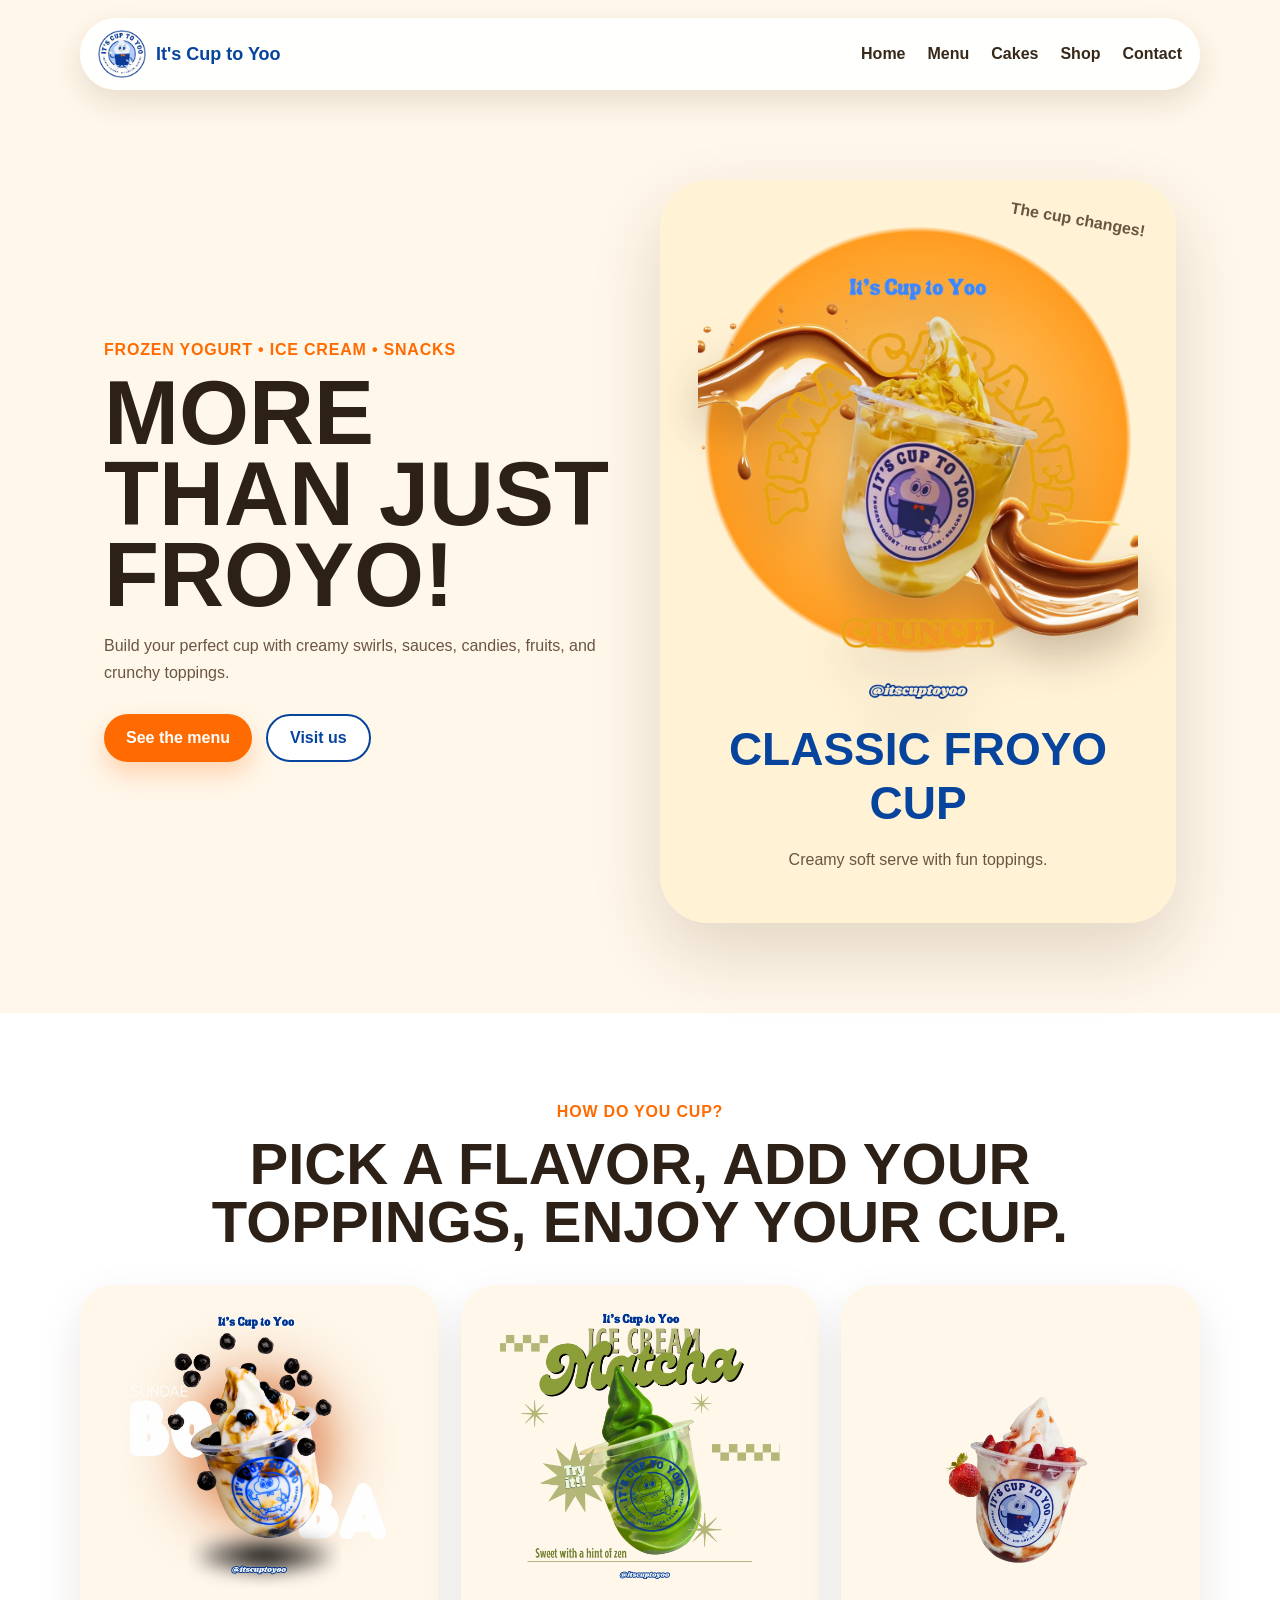
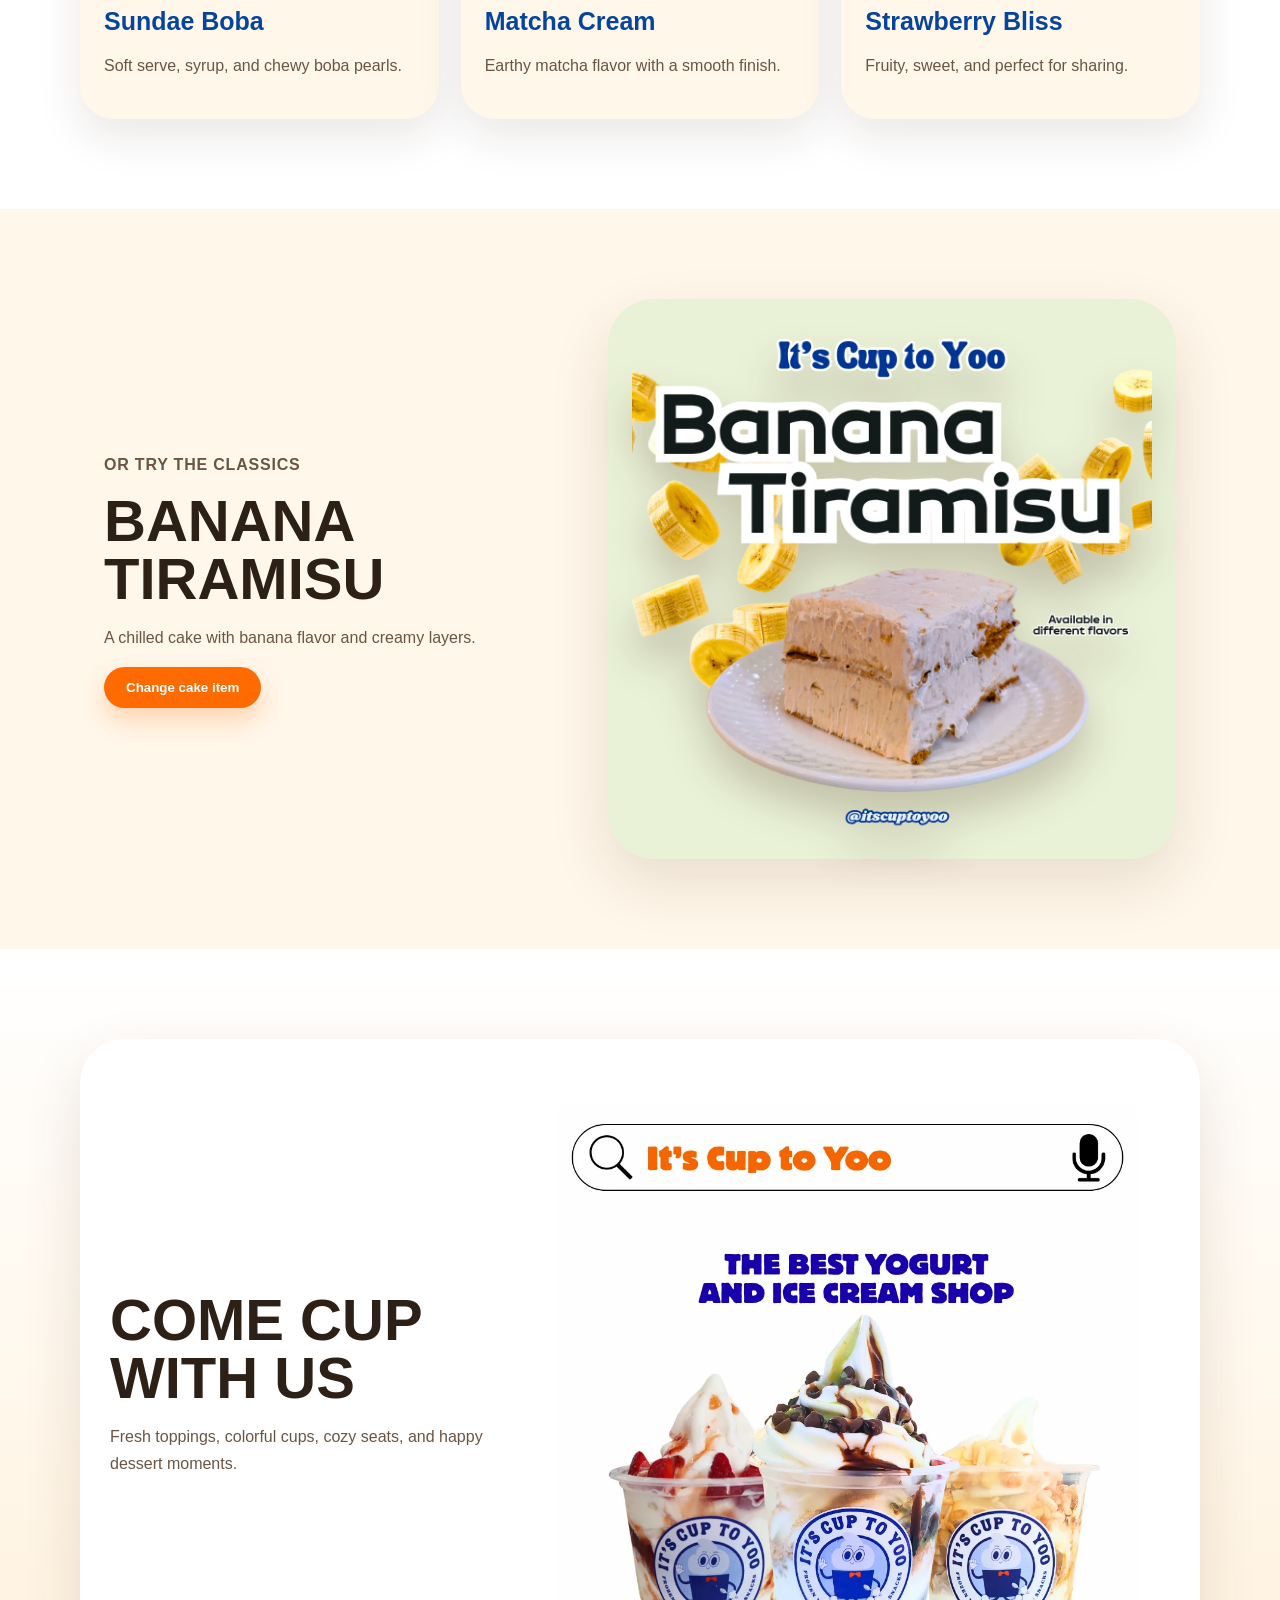
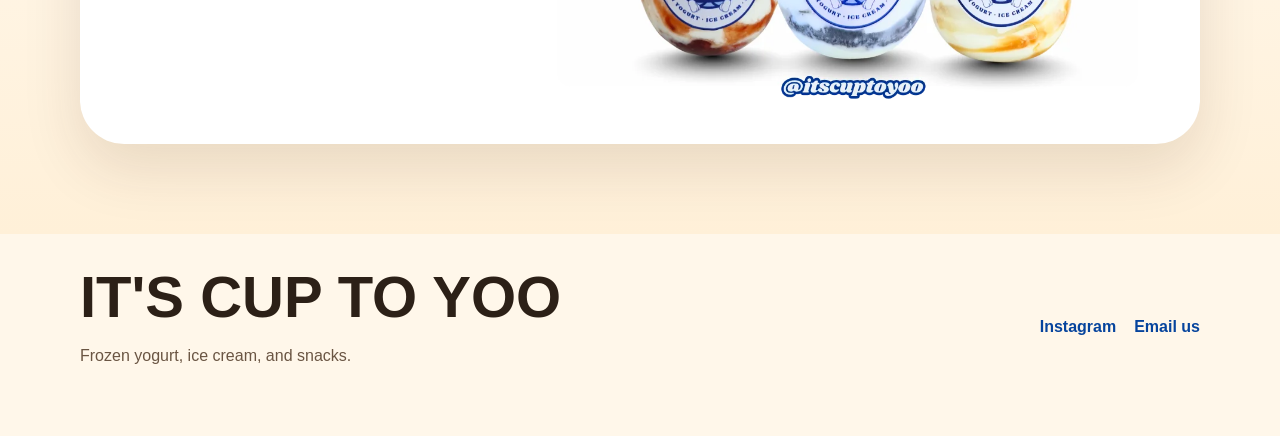
==== index.html @ cb0f3daf "Add files via upload" ====
<!DOCTYPE html>
<html lang="en">
<head>
  <meta charset="UTF-8">
  <meta name="viewport" content="width=device-width, initial-scale=1.0">
  <title>It's Cup to Yoo</title>
  <link rel="stylesheet" href="css/yogurt.css">
</head>
<body>
  <header class="site-header">
    <a class="brand" href="#home" aria-label="It's Cup to Yoo home">
      <img src="img/logo.webp" alt="It's Cup to Yoo logo">
      <span>It's Cup to Yoo</span>
    </a>

    <button class="menu-button" type="button" aria-label="Open menu" aria-controls="site-nav" aria-expanded="false">☰</button>

    <nav class="site-nav" id="site-nav" aria-label="Main navigation">
      <a href="#home">Home</a>
      <a href="menu.html">Menu</a>
      <a href="#cakes">Cakes</a>
      <a href="#shop">Shop</a>
      <a href="#contact">Contact</a>
    </nav>
  </header>

  <main>
    <section class="hero" id="home">
      <div class="hero-copy">
        <p class="eyebrow">Frozen yogurt • Ice cream • Snacks</p>
        <h1>More than just froyo!</h1>
        <p class="lead">Build your perfect cup with creamy swirls, sauces, candies, fruits, and crunchy toppings.</p>
        <div class="hero-actions">
          <a class="button primary" href="menu.html">See the menu</a>
          <a class="button secondary" href="#shop">Visit us</a>
        </div>
      </div>

      <div class="hero-card" aria-live="polite">
        <p class="floating-text">The cup changes!</p>
        <img id="hero-product" src="img/prod.webp" alt="Featured yogurt cup">
        <h2 id="hero-title">Classic Froyo Cup</h2>
        <p id="hero-desc">Creamy soft serve with fun toppings.</p>
      </div>
    </section>

    <section class="menu-section" id="menu">
      <div class="section-heading">
        <p class="eyebrow">How do you cup?</p>
        <h2>Pick a flavor, add your toppings, enjoy your cup.</h2>
      </div>

      <div class="menu-grid">
        <article class="menu-card">
          <img src="img/boba.webp" alt="Boba sundae cup">
          <h3>Sundae Boba</h3>
          <p>Soft serve, syrup, and chewy boba pearls.</p>
        </article>
        <article class="menu-card">
          <img src="img/matchaice.webp" alt="Matcha ice cream cup">
          <h3>Matcha Cream</h3>
          <p>Earthy matcha flavor with a smooth finish.</p>
        </article>
        <article class="menu-card">
          <img src="img/straw.webp" alt="Strawberry bliss cup">
          <h3>Strawberry Bliss</h3>
          <p>Fruity, sweet, and perfect for sharing.</p>
        </article>
      </div>
    </section>

    <section class="feature-section" id="cakes">
      <div class="cake-copy">
        <p class="eyebrow">Or try the classics</p>
        <h2 id="cake-title">Banana Tiramisu</h2>
        <p id="cake-desc">A chilled cake with banana flavor and creamy layers.</p>
        <button class="button primary" id="cake-next" type="button">Change cake item</button>
      </div>
      <div class="cake-frame">
        <img id="cake-image" src="img/tiramisu.webp" alt="Banana tiramisu cake">
      </div>
    </section>

    <section class="shop-section" id="shop">
      <div class="shop-card">
        <div>
          <h2>Come cup with us</h2>
          <p>Fresh toppings, colorful cups, cozy seats, and happy dessert moments.</p>
        </div>
        <img src="img/5.webp" alt="Inside the It's Cup to Yoo shop">
      </div>
    </section>
  </main>

  <footer class="site-footer" id="contact">
    <div>
      <h2>It's Cup to Yoo</h2>
      <p>Frozen yogurt, ice cream, and snacks.</p>
    </div>
    <div class="footer-links">
      <a href="https://www.instagram.com/itscuptoyoo/">Instagram</a>
      <a href="mailto:hello@itscuptoyoo.com">Email us</a>
    </div>
  </footer>

  <script src="js/script.js"></script>
</body>
</html>
---- css/yogurt.css ----
* {
  box-sizing: border-box;
}

html {
  scroll-behavior: smooth;
}

body {
  margin: 0;
  color: #372819;
  font-family: Arial, Helvetica, sans-serif;
  background: #fff7ea;
}

img {
  max-width: 100%;
  display: block;
}

.site-header {
  position: sticky;
  top: 0;
  z-index: 10;
  display: flex;
  align-items: center;
  justify-content: space-between;
  gap: 20px;
  width: min(1120px, calc(100% - 32px));
  margin: 18px auto 0;
  padding: 12px 18px;
  border-radius: 999px;
  background: rgba(255, 255, 255, 0.92);
  box-shadow: 0 12px 30px rgba(66, 37, 12, 0.12);
}

.brand {
  display: flex;
  align-items: center;
  gap: 10px;
  color: #06449d;
  font-size: 18px;
  font-weight: 900;
  text-decoration: none;
}

.brand img {
  width: 48px;
  height: 48px;
  object-fit: contain;
}

.site-nav {
  display: flex;
  gap: 22px;
}

.site-nav a {
  color: #372819;
  font-weight: 700;
  text-decoration: none;
}

.site-nav a:hover,
.site-nav a:focus-visible {
  color: #ff6b00;
}

.menu-button {
  display: none;
  border: 0;
  background: #ff6b00;
  color: #ffffff;
  border-radius: 999px;
  padding: 8px 12px;
  font-size: 22px;
  cursor: pointer;
}

main {
  overflow: hidden;
}

section {
  padding: 90px 24px;
}

.hero {
  display: grid;
  grid-template-columns: 1fr 1fr;
  align-items: center;
  gap: 40px;
  min-height: 86vh;
  width: min(1120px, 100%);
  margin: 0 auto;
}

.eyebrow {
  margin: 0 0 14px;
  color: #ff6b00;
  font-weight: 900;
  letter-spacing: 0.05em;
  text-transform: uppercase;
}

h1,
h2,
h3,
p {
  overflow-wrap: break-word;
}

h1 {
  margin: 0;
  max-width: 760px;
  color: #2c2017;
  font-size: clamp(44px, 8vw, 90px);
  line-height: 0.9;
  text-transform: uppercase;
}

.lead,
.hero-card p,
.cake-copy p,
.shop-card p,
.menu-card p,
.site-footer p {
  color: #6a5543;
  line-height: 1.7;
}

.hero-actions {
  display: flex;
  flex-wrap: wrap;
  gap: 14px;
  margin-top: 28px;
}

.button {
  display: inline-flex;
  align-items: center;
  justify-content: center;
  border: 0;
  border-radius: 999px;
  padding: 13px 22px;
  font-weight: 900;
  text-decoration: none;
  cursor: pointer;
}

.primary {
  background: #ff6b00;
  color: #ffffff;
  box-shadow: 0 12px 24px rgba(255, 107, 0, 0.25);
}

.secondary {
  background: #ffffff;
  color: #06449d;
  border: 2px solid #06449d;
}

.hero-card {
  position: relative;
  min-height: 590px;
  padding: 34px;
  border-radius: 48px;
  text-align: center;
  background: radial-gradient(circle at center 35%, #ffd986 0, #ff9c20 38%, #fff2d5 39%, #fff2d5 100%);
  box-shadow: 0 30px 70px rgba(83, 45, 9, 0.16);
}

.hero-card img {
  width: min(440px, 100%);
  margin: 52px auto 16px;
  filter: drop-shadow(0 22px 20px rgba(62, 33, 10, 0.25));
  transition: opacity 0.35s ease, transform 0.35s ease;
}

.hero-card h2 {
  margin: 0;
  color: #06449d;
  font-size: clamp(26px, 4vw, 46px);
  text-transform: uppercase;
}

.floating-text {
  position: absolute;
  top: 26px;
  right: 30px;
  margin: 0;
  color: #ff6b00;
  font-weight: 900;
  transform: rotate(10deg);
}

.section-heading {
  width: min(900px, 100%);
  margin: 0 auto 34px;
  text-align: center;
}

.section-heading h2,
.cake-copy h2,
.shop-card h2,
.site-footer h2 {
  margin: 0;
  color: #2c2017;
  font-size: clamp(32px, 5vw, 58px);
  line-height: 1;
  text-transform: uppercase;
}

.menu-section {
  background: #ffffff;
}

.menu-grid {
  display: grid;
  grid-template-columns: repeat(3, 1fr);
  gap: 22px;
  width: min(1120px, 100%);
  margin: 0 auto;
}

.menu-card {
  padding: 24px;
  border-radius: 34px;
  background: #fff7ea;
  box-shadow: 0 18px 45px rgba(62, 33, 10, 0.10);
}

.menu-card img {
  height: 280px;
  width: 100%;
  object-fit: contain;
}

.menu-card h3 {
  margin: 18px 0 8px;
  color: #06449d;
  font-size: 25px;
}

.feature-section {
  display: grid;
  grid-template-columns: 0.9fr 1.1fr;
  align-items: center;
  gap: 40px;
  width: min(1120px, 100%);
  margin: 0 auto;
}

.cake-copy {
  position: relative;
  z-index: 1;
}

.cake-frame {
  min-height: 560px;
  border-radius: 46px;
  background: #e9f1d7;
  display: flex;
  align-items: center;
  justify-content: center;
  box-shadow: 0 24px 60px rgba(62, 33, 10, 0.12);
}

.cake-frame img {
  max-height: 520px;
  object-fit: contain;
  filter: drop-shadow(0 25px 20px rgba(62, 33, 10, 0.22));
  transition: opacity 0.35s ease, transform 0.35s ease;
}

.shop-section {
  background: linear-gradient(180deg, #ffffff 0%, #fff0d8 100%);
}

.shop-card {
  display: grid;
  grid-template-columns: 0.75fr 1.25fr;
  align-items: center;
  gap: 28px;
  width: min(1120px, 100%);
  margin: 0 auto;
  padding: 30px;
  border-radius: 44px;
  background: #ffffff;
  box-shadow: 0 24px 60px rgba(62, 33, 10, 0.12);
}

.shop-card img {
  border-radius: 32px;
}

.site-footer {
  display: flex;
  justify-content: space-between;
  gap: 24px;
  width: min(1120px, calc(100% - 32px));
  margin: 0 auto;
  padding: 34px 0 50px;
}

.footer-links {
  display: flex;
  gap: 18px;
  align-items: center;
}

.footer-links a {
  color: #06449d;
  font-weight: 900;
  text-decoration: none;
}

.is-changing {
  opacity: 0;
  transform: scale(0.92) rotate(-3deg);
}

/* Menu page */
.menu-page {
  background: #ffffff;
}

.menu-page .site-header {
  margin-bottom: 20px;
}

.menu-hero {
  position: relative;
  min-height: 760px;
  padding-top: 70px;
  text-align: center;
  background: radial-gradient(circle at 50% 48%, #fff3a6 0 18%, transparent 19%), #ffffff;
}

.menu-hero::after {
  content: "";
  position: absolute;
  top: 36px;
  right: -10px;
  width: 240px;
  height: 240px;
  background: radial-gradient(circle, #ff7c28 0 9px, transparent 10px);
  background-size: 45px 45px;
  transform: rotate(18deg);
  opacity: 0.65;
}

.menu-hero .eyebrow {
  color: #3b2418;
  font-size: clamp(24px, 3vw, 42px);
}

.menu-hero h1 {
  position: relative;
  z-index: 1;
  margin: 0 auto;
  color: #ff9816;
  font-size: clamp(86px, 18vw, 260px);
  line-height: 0.75;
  letter-spacing: -0.08em;
}

.froyo-row {
  position: relative;
  z-index: 2;
  display: grid;
  grid-template-columns: repeat(4, 1fr);
  align-items: end;
  gap: 0;
  width: min(980px, 100%);
  margin: -58px auto 18px;
}

.froyo-row img {
  width: 100%;
  height: 280px;
  object-fit: contain;
  filter: drop-shadow(0 22px 16px rgba(91, 43, 15, 0.2));
}

.menu-intro {
  width: min(540px, 100%);
  margin: 0 auto;
  color: #5d4b3d;
  line-height: 1.7;
}

.flavor-section {
  padding-top: 40px;
  background: #ffffff;
}

.flavor-grid {
  display: grid;
  grid-template-columns: repeat(3, minmax(0, 1fr));
  gap: 56px 28px;
  width: min(1080px, 100%);
  margin: 0 auto;
}

.flavor-card {
  position: relative;
  min-height: 430px;
  padding: 18px;
  border: 0;
  border-radius: 42px;
  background: #ffffff;
  overflow: hidden;
  isolation: isolate;
  outline: none;
  cursor: pointer;
  text-align: center;
  transition: transform 0.35s ease;
}

.flavor-card::before,
.flavor-card::after {
  display: none;
}

.hover-bg {
  position: absolute;
  inset: 0;
  width: 100%;
  height: 100%;
  object-fit: cover;
  opacity: 0;
  transform: scale(1.08);
  transition: opacity 0.35s ease, transform 0.35s ease;
  z-index: 0;
}

.fallback-bg {
  background: radial-gradient(circle at 50% 34%, var(--flavor-color-soft), transparent 34%), linear-gradient(180deg, rgba(255, 255, 255, 0) 0%, var(--flavor-color-pale) 100%);
}

.flavor-art {
  position: relative;
  z-index: 2;
  height: 295px;
  display: flex;
  align-items: end;
  justify-content: center;
}

.flavor-art img {
  max-height: 290px;
  width: 100%;
  object-fit: contain;
  filter: drop-shadow(0 20px 14px rgba(71, 40, 22, 0.16));
  transition: transform 0.35s ease, filter 0.35s ease;
}

.flavor-label {
  position: relative;
  z-index: 3;
  width: min(300px, 92%);
  margin: -4px auto 0;
  padding: 0 12px;
  background: transparent;
  box-shadow: none;
  color: #3b1f0f;
  text-align: center;
  opacity: 1;
  transform: none;
  transition: color 0.35s ease, transform 0.35s ease, text-shadow 0.35s ease;
}

.flavor-label span {
  display: block;
  max-height: 0;
  margin: 0;
  overflow: hidden;
  color: inherit;
  font-size: 14px;
  font-weight: 800;
  letter-spacing: 0.04em;
  text-transform: uppercase;
  opacity: 0;
  transition: opacity 0.25s ease, max-height 0.35s ease, margin 0.35s ease;
}

.flavor-label h3 {
  margin: 0;
  color: inherit;
  font-size: clamp(25px, 2.5vw, 34px);
  font-weight: 900;
  line-height: 1.25;
  text-transform: none;
}

.flavor-card:hover,
.flavor-card:focus-visible {
  transform: translateY(-12px);
}

.flavor-card:hover .hover-bg,
.flavor-card:focus-visible .hover-bg {
  opacity: 1;
  transform: scale(1);
}

.flavor-card:hover .flavor-art img,
.flavor-card:focus-visible .flavor-art img {
  transform: translateY(-22px) scale(1.12);
  filter: drop-shadow(0 24px 18px rgba(71, 40, 22, 0.18));
}

.flavor-card:hover .flavor-label,
.flavor-card:focus-visible .flavor-label {
  color: var(--flavor-color);
  transform: translateY(-10px);
  text-shadow: 0 8px 20px var(--flavor-shadow);
}

.flavor-card:hover .flavor-label span,
.flavor-card:focus-visible .flavor-label span {
  max-height: 28px;
  margin-bottom: 8px;
  opacity: 1;
}

.flavor-strawberry {
  --flavor-color: #ff5c3c;
  --flavor-color-soft: #ffc2cc;
  --flavor-color-pale: rgba(255, 194, 204, 0.45);
  --flavor-shadow: rgba(255, 92, 60, 0.25);
}

.flavor-mango {
  --flavor-color: #f6a51d;
  --flavor-color-soft: #ffe188;
  --flavor-color-pale: rgba(255, 225, 136, 0.45);
  --flavor-shadow: rgba(246, 165, 29, 0.25);
}

.flavor-chocolate {
  --flavor-color: #7a3f20;
  --flavor-color-soft: #c78a54;
  --flavor-color-pale: rgba(199, 138, 84, 0.35);
  --flavor-shadow: rgba(122, 63, 32, 0.25);
}

.flavor-matcha {
  --flavor-color: #7f9d31;
  --flavor-color-soft: #cfdf86;
  --flavor-color-pale: rgba(207, 223, 134, 0.45);
  --flavor-shadow: rgba(127, 157, 49, 0.25);
}

.flavor-banana {
  --flavor-color: #d8a742;
  --flavor-color-soft: #ffe7a8;
  --flavor-color-pale: rgba(255, 231, 168, 0.5);
  --flavor-shadow: rgba(216, 167, 66, 0.25);
}

.flavor-float {
  --flavor-color: #319f89;
  --flavor-color-soft: #a6ebd8;
  --flavor-color-pale: rgba(166, 235, 216, 0.45);
  --flavor-shadow: rgba(49, 159, 137, 0.25);
}

.toppings-showcase {
  position: relative;
  min-height: 850px;
  overflow: hidden;
  background-color: rgba(245, 245, 220, 0.137);
  display: flex;
  align-items: center;
  justify-content: center;
  
}

.toppings-content {
  position: relative;
  z-index: 2;
  text-align: center;
}

.big-number {
  margin: 0;
  color: #25bceb;
  font-size: clamp(140px, 28vw, 430px);
  font-weight: 900;
  line-height: 0.75;
}

.toppings-content h2 {
  margin: 0;
  color: #3b1f0f;
  font-size: clamp(48px, 7vw, 120px);
  font-weight: 900;
  line-height: 0.9;
  text-transform: uppercase;
}

.topping {
  position: absolute;
  z-index: 1;
  pointer-events: none;
  user-select: none;
  filter: drop-shadow(0 18px 14px rgba(70, 35, 15, 0.18));
}

.topping-springkle {
  width: 280px;
  top: -20px;
  left: 80px;
  filter: blur(2px) drop-shadow(0 18px 14px rgba(70, 35, 15, 0.12));
  position: relative;
}

.topping-minim {
  width: 360px;
  top: 20px;
  right: 340px;
}

.topping-banana {
  width: 400px;
  top: 20px;
  right: -30px;
  filter: blur(2px) drop-shadow(0 18px 14px rgba(70, 35, 15, 0.12));
}

.topping-crushg {
  width: 500px;
  bottom: 60px;
  left: -40px;
}

.topping-grapes {
  width: 300px;
  left: 80px;
  top: 10px;
}

.topping-nips{
  width: 330px;
  right: 40px;
  bottom: 70px;
}

.topping-mangt {
  width: 320px;
  right: 420px;
  bottom: 70px;
}

.more-menu {
  display: grid;
  gap: 70px;
  width: min(1060px, 100%);
  margin: 0 auto;
}

.more-menu article {
  display: grid;
  grid-template-columns: 1fr 1fr;
  align-items: center;
  gap: 40px;
}

.more-menu article img {
  max-height: 430px;
  width: 100%;
  object-fit: contain;
  border-radius: 50%;
  background: linear-gradient(180deg, #fff35b, #ffffff);
  filter: drop-shadow(0 24px 18px rgba(81, 46, 21, 0.18));
}

.more-menu article h2 {
  margin: 0;
  color: #3b2418;
  font-size: clamp(34px, 5vw, 58px);
  line-height: 1;
  text-transform: uppercase;
}

.more-menu article p:not(.eyebrow) {
  color: #5d4b3d;
  line-height: 1.8;
}

@media (max-width: 850px) {
  .menu-button {
    display: inline-flex;
  }

  .site-nav {
    position: absolute;
    top: calc(100% + 10px);
    left: 0;
    right: 0;
    display: none;
    flex-direction: column;
    padding: 20px;
    border-radius: 24px;
    background: #ffffff;
    box-shadow: 0 18px 45px rgba(62, 33, 10, 0.12);
  }

  .site-nav.is-open {
    display: flex;
  }

  .hero,
  .feature-section,
  .shop-card {
    grid-template-columns: 1fr;
  }

  .hero-card,
  .cake-frame {
    min-height: 450px;
  }

  .menu-grid {
    grid-template-columns: 1fr;
  }

  .menu-hero {
    min-height: auto;
  }

  .froyo-row,
  .flavor-grid,
  .more-menu article {
    grid-template-columns: 1fr 1fr;
  }

  .froyo-row {
    margin-top: -20px;
  }

  .froyo-row img {
    height: 220px;
  }
}

@media (max-width: 560px) {
  section {
    padding: 70px 16px;
  }

  .site-header {
    width: calc(100% - 20px);
  }

  .brand span {
    font-size: 15px;
  }

  .hero-card {
    padding: 20px;
    border-radius: 32px;
  }

  .froyo-row,
  .flavor-grid,
  .more-menu article {
    grid-template-columns: 1fr;
  }

  .menu-hero h1 {
    letter-spacing: -0.04em;
  }

  .flavor-card {
    min-height: 410px;
  }

  .flavor-label h3 {
    font-size: 26px;
  }
}
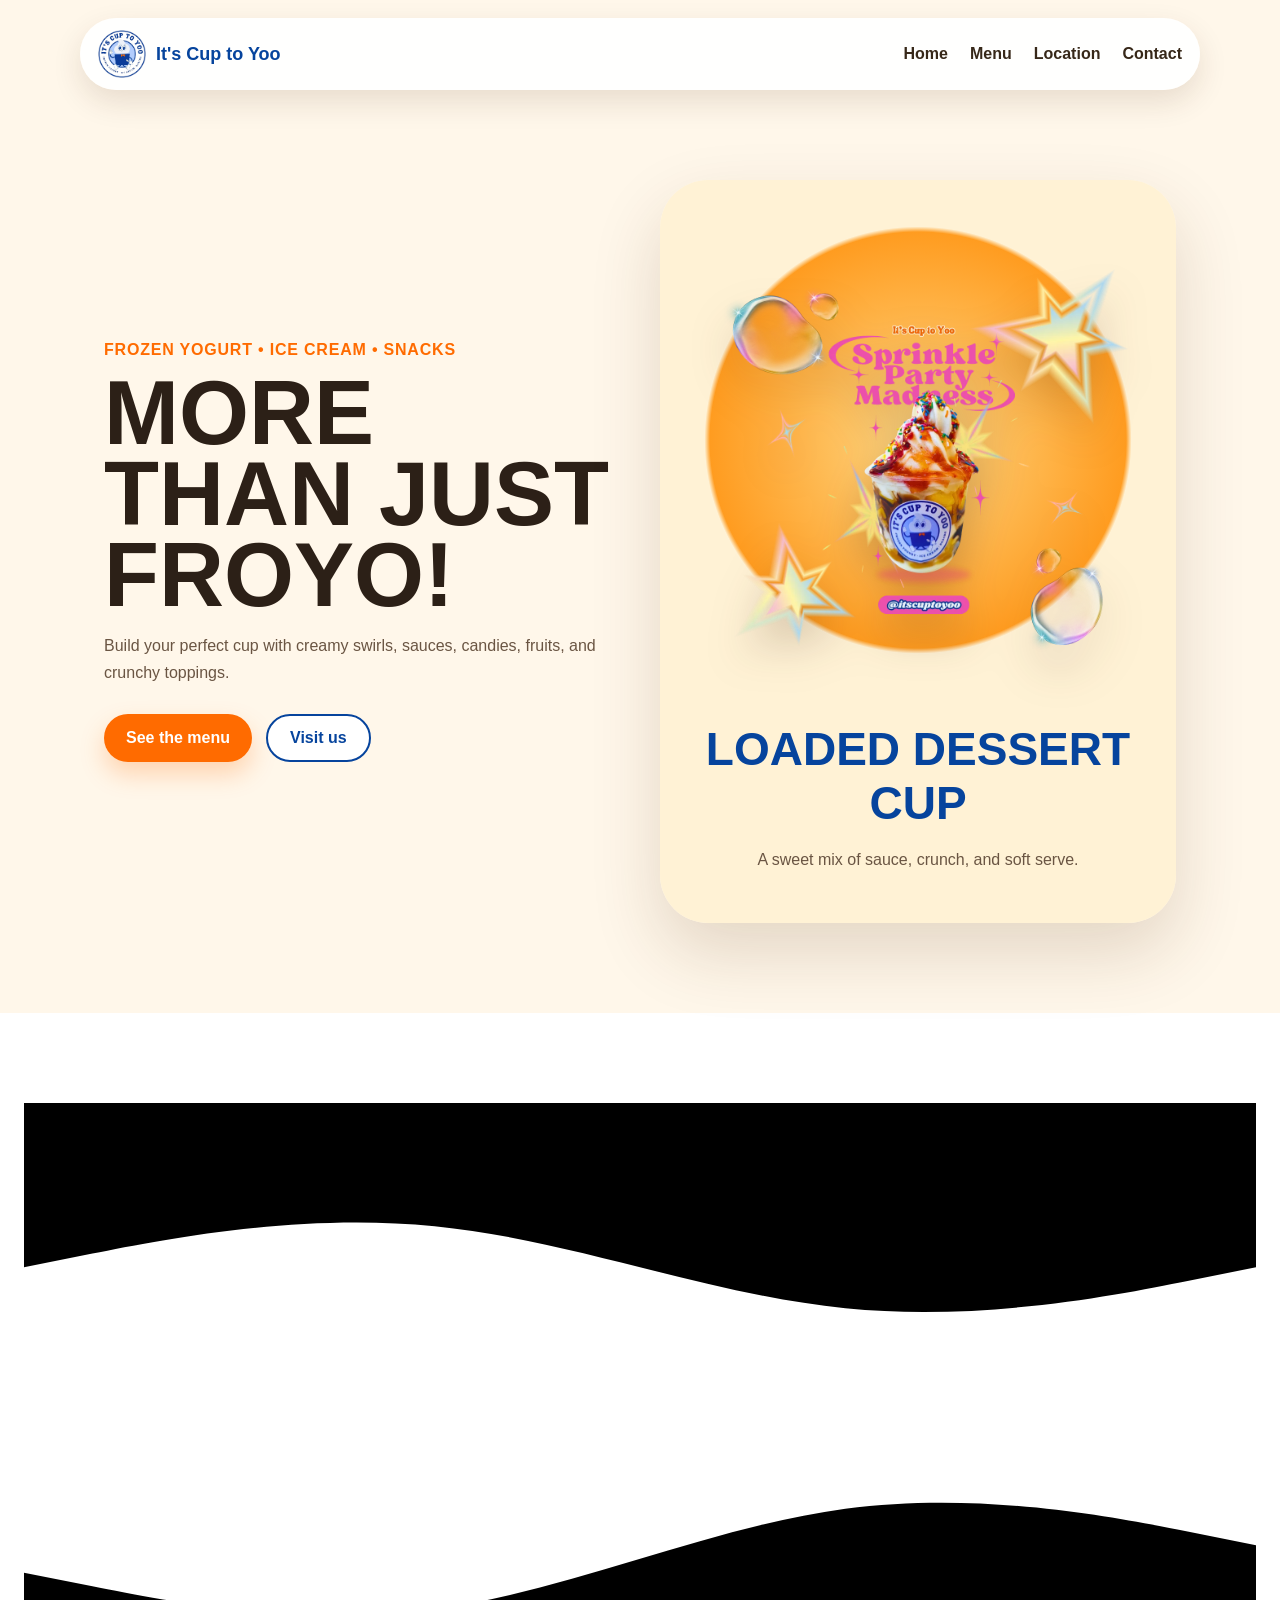
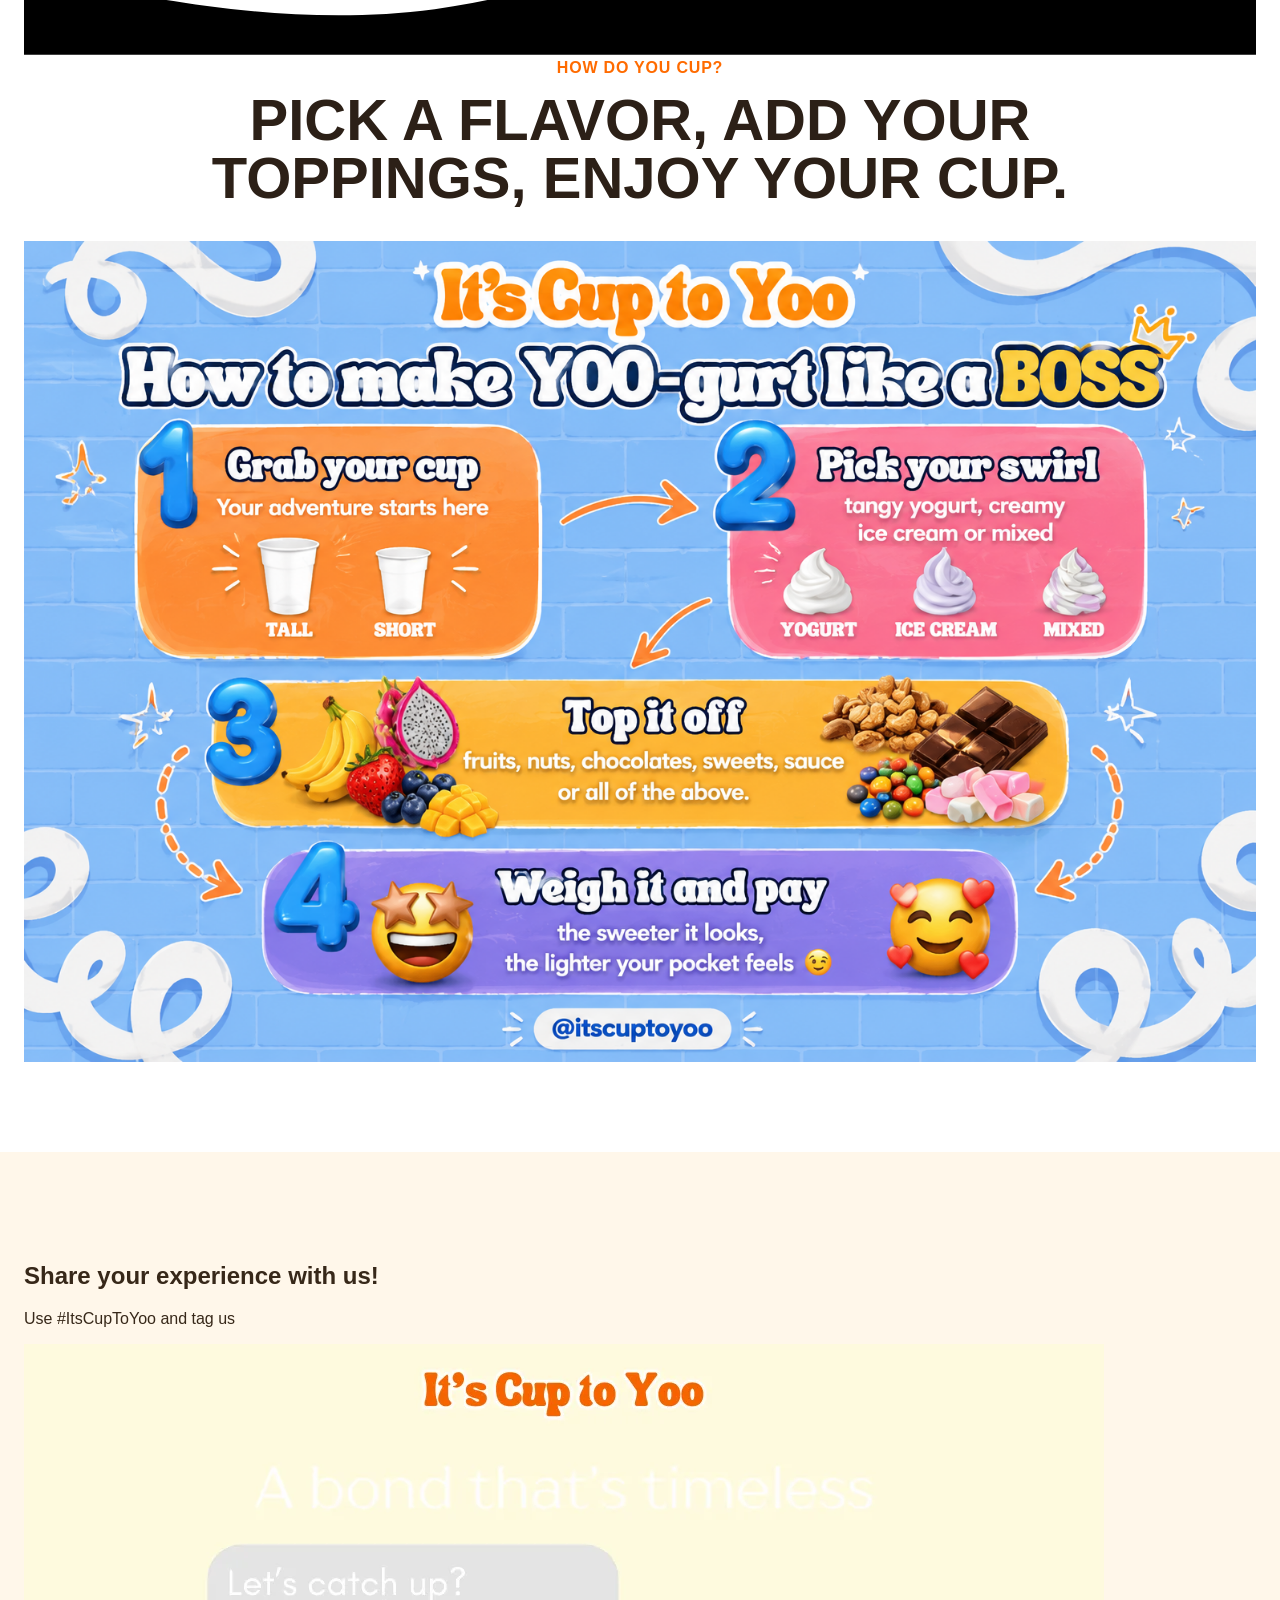
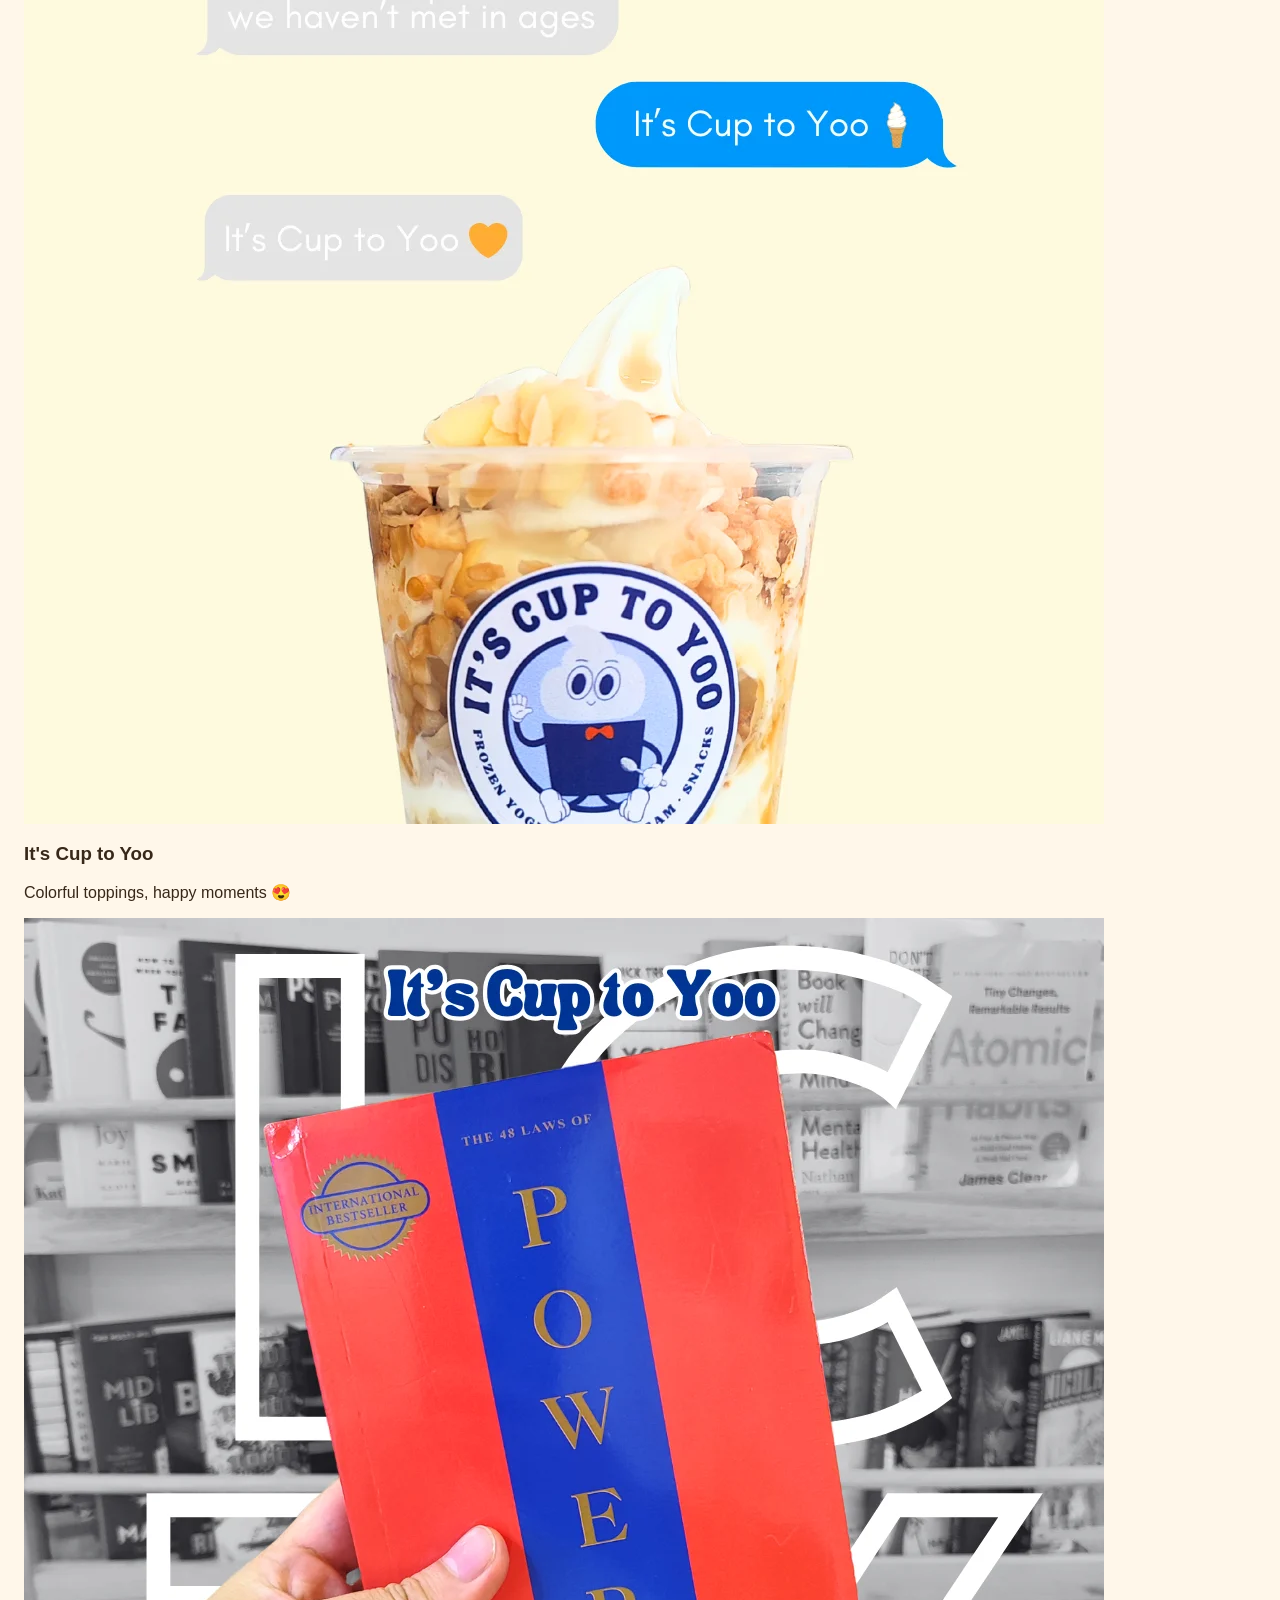
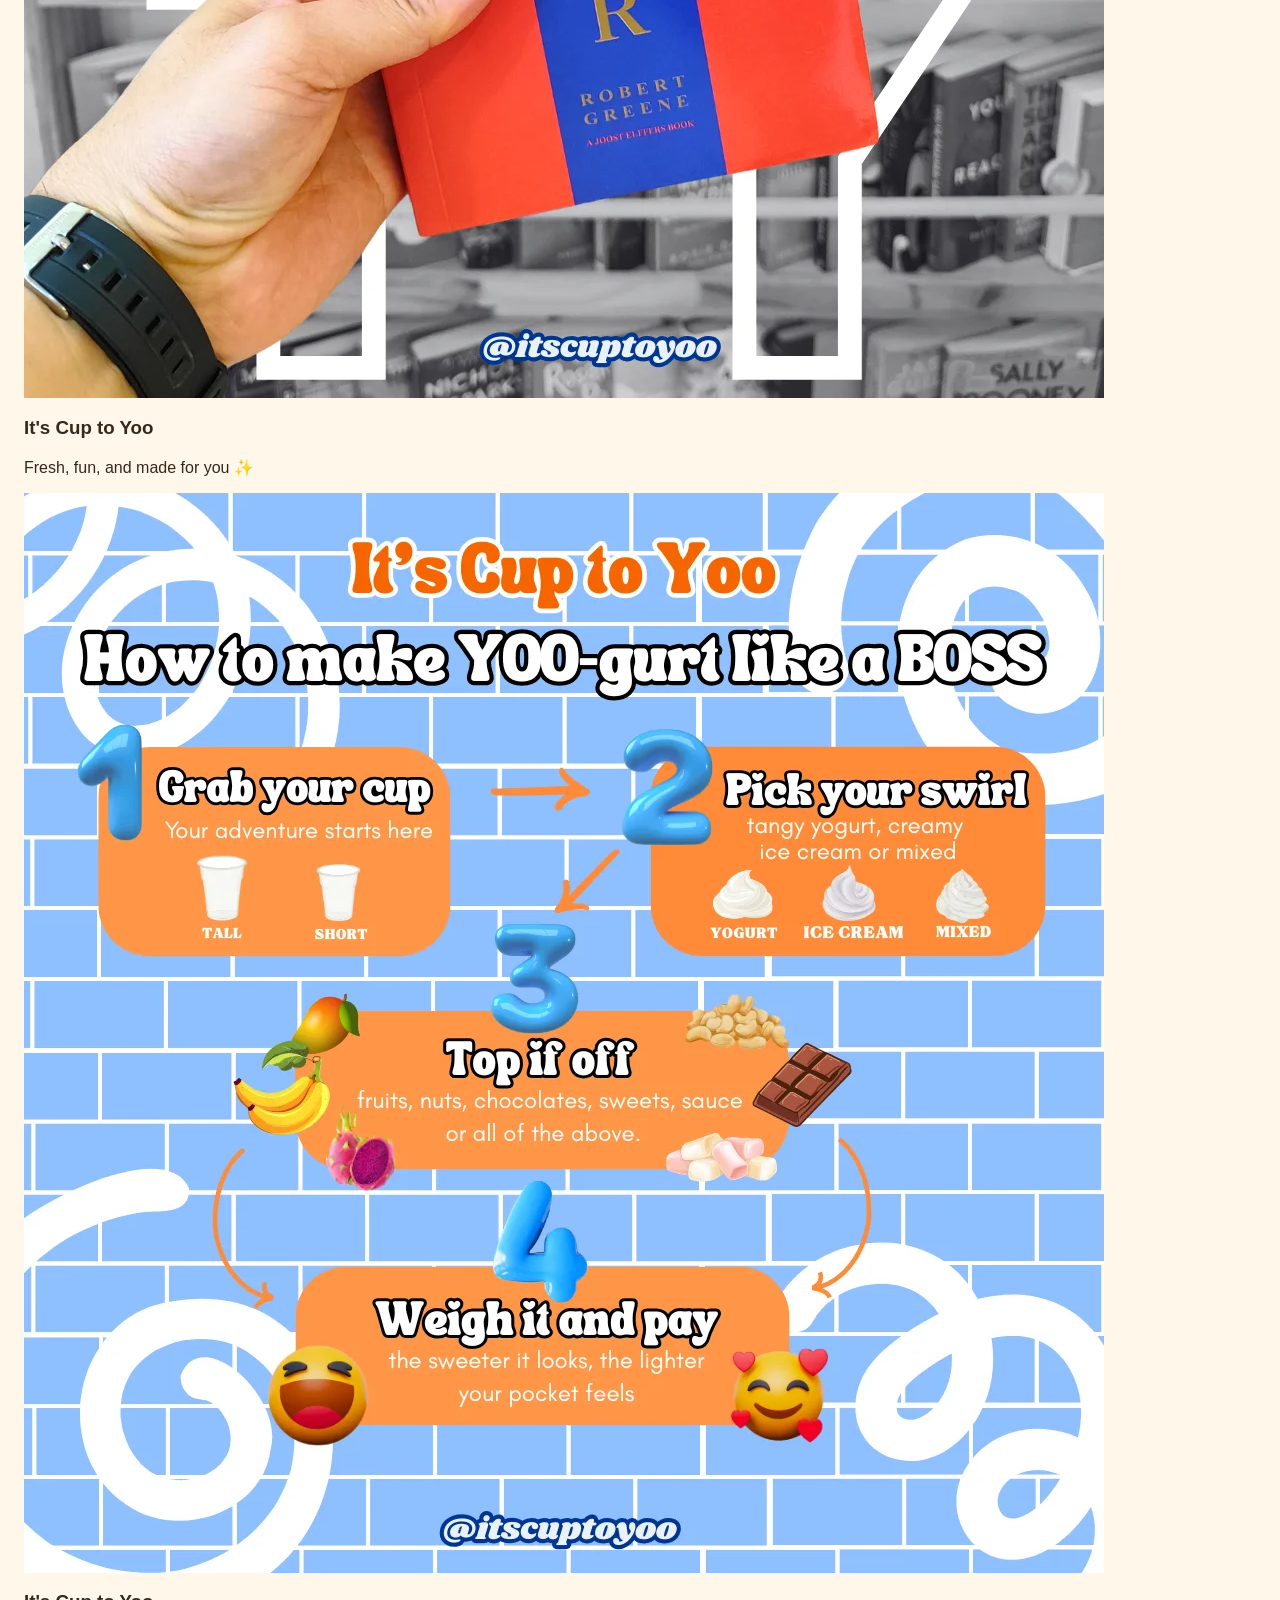
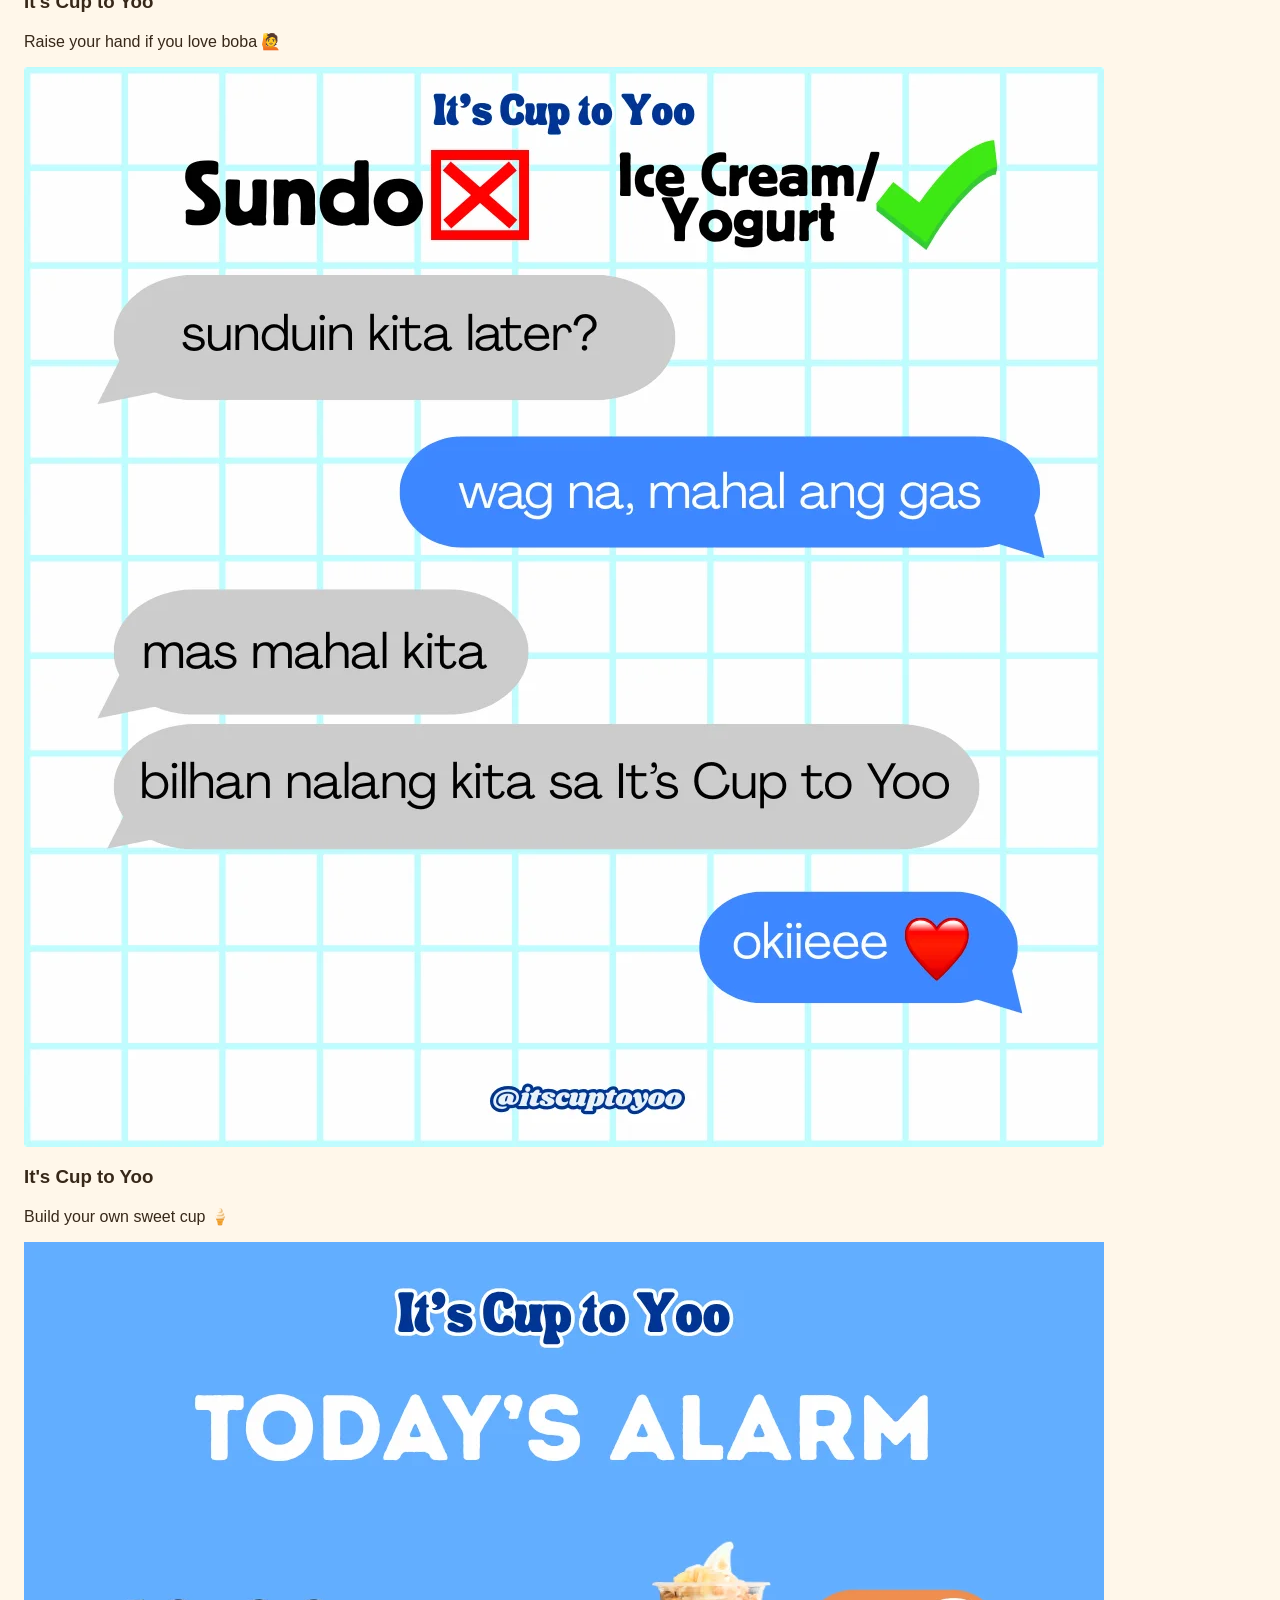
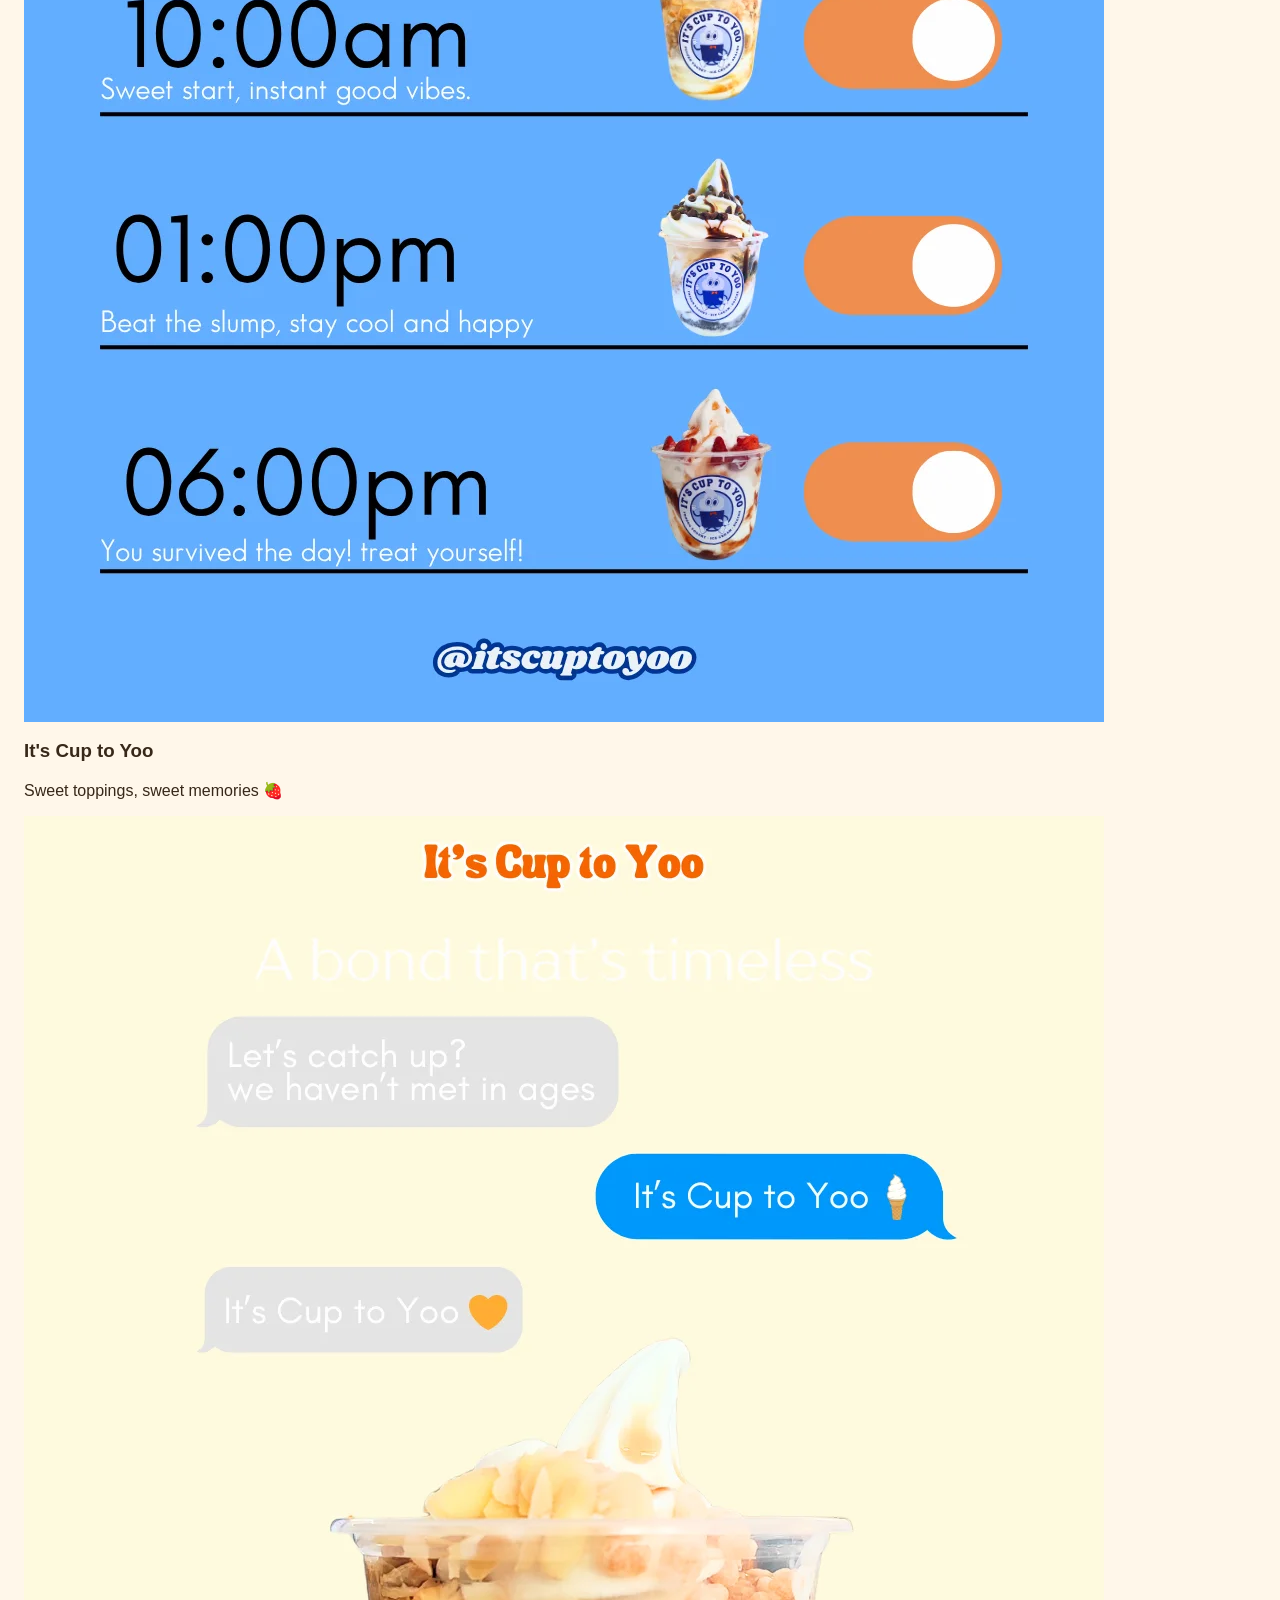
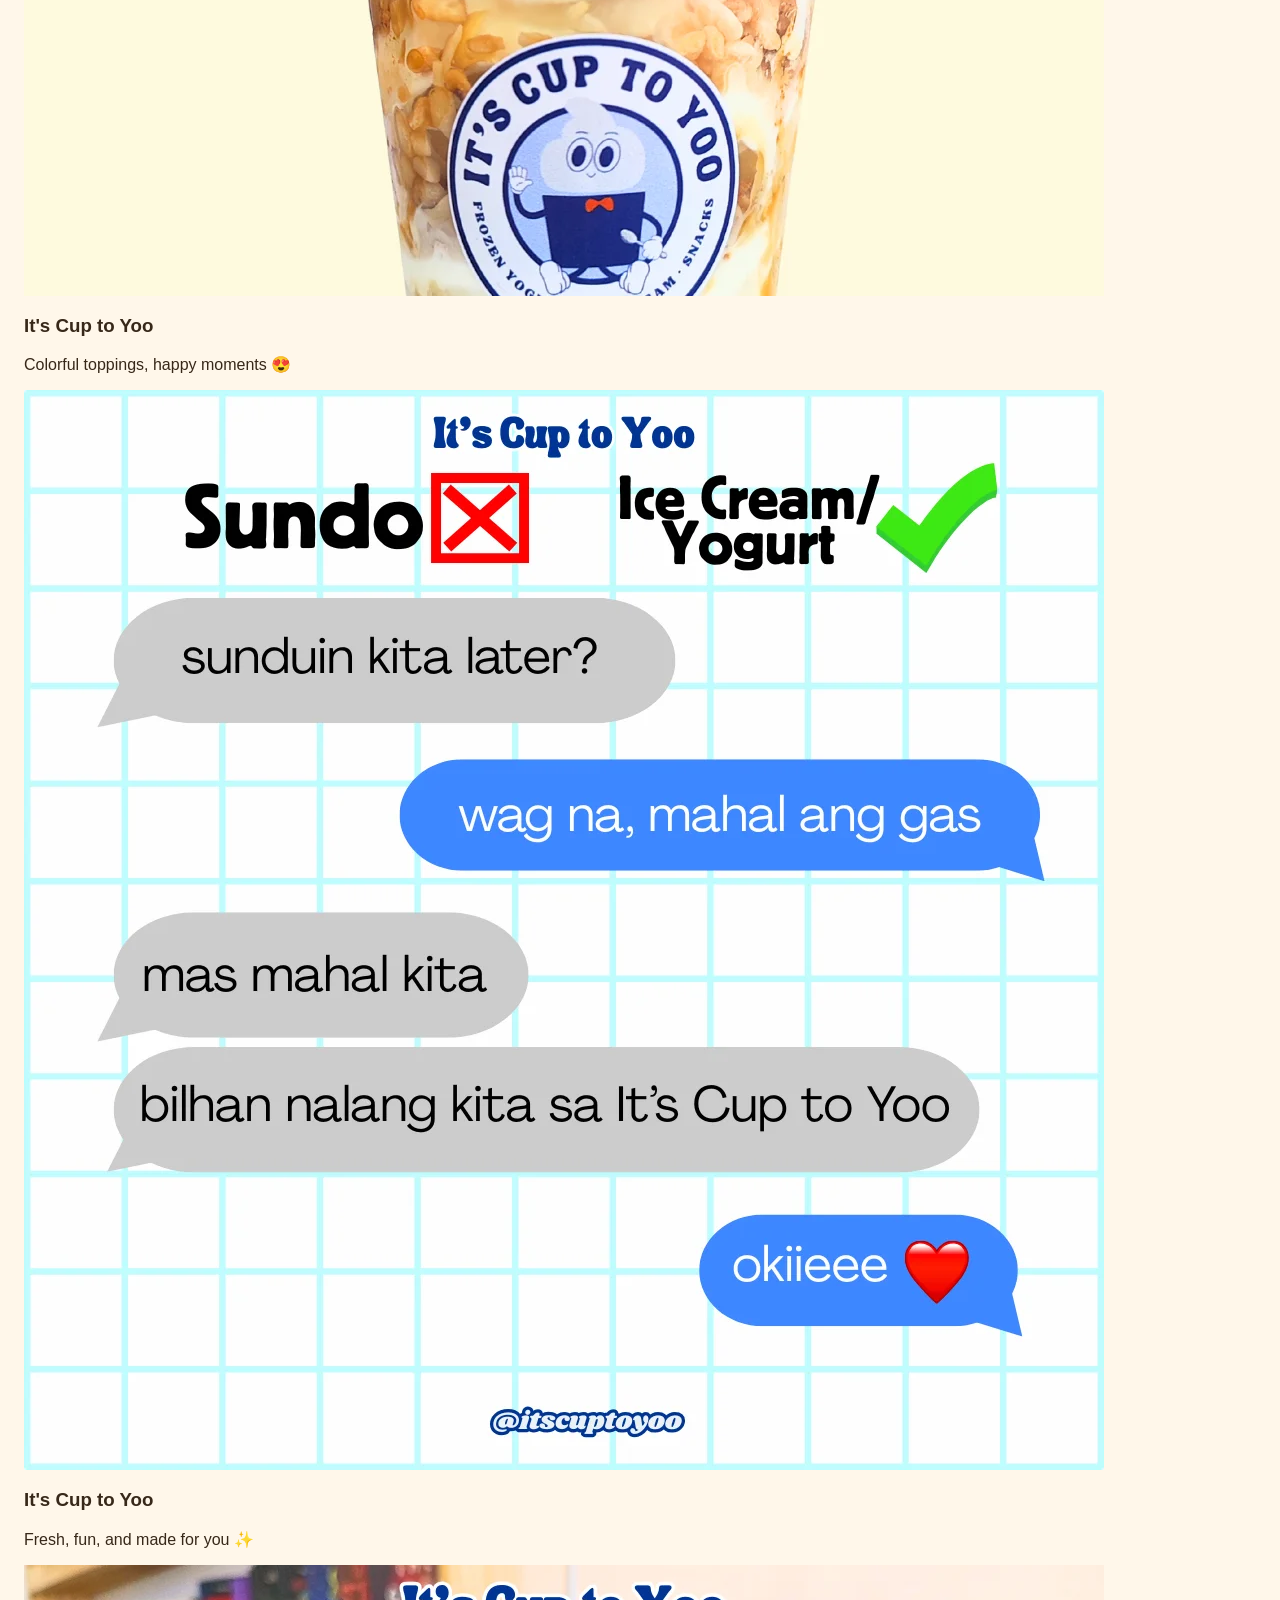
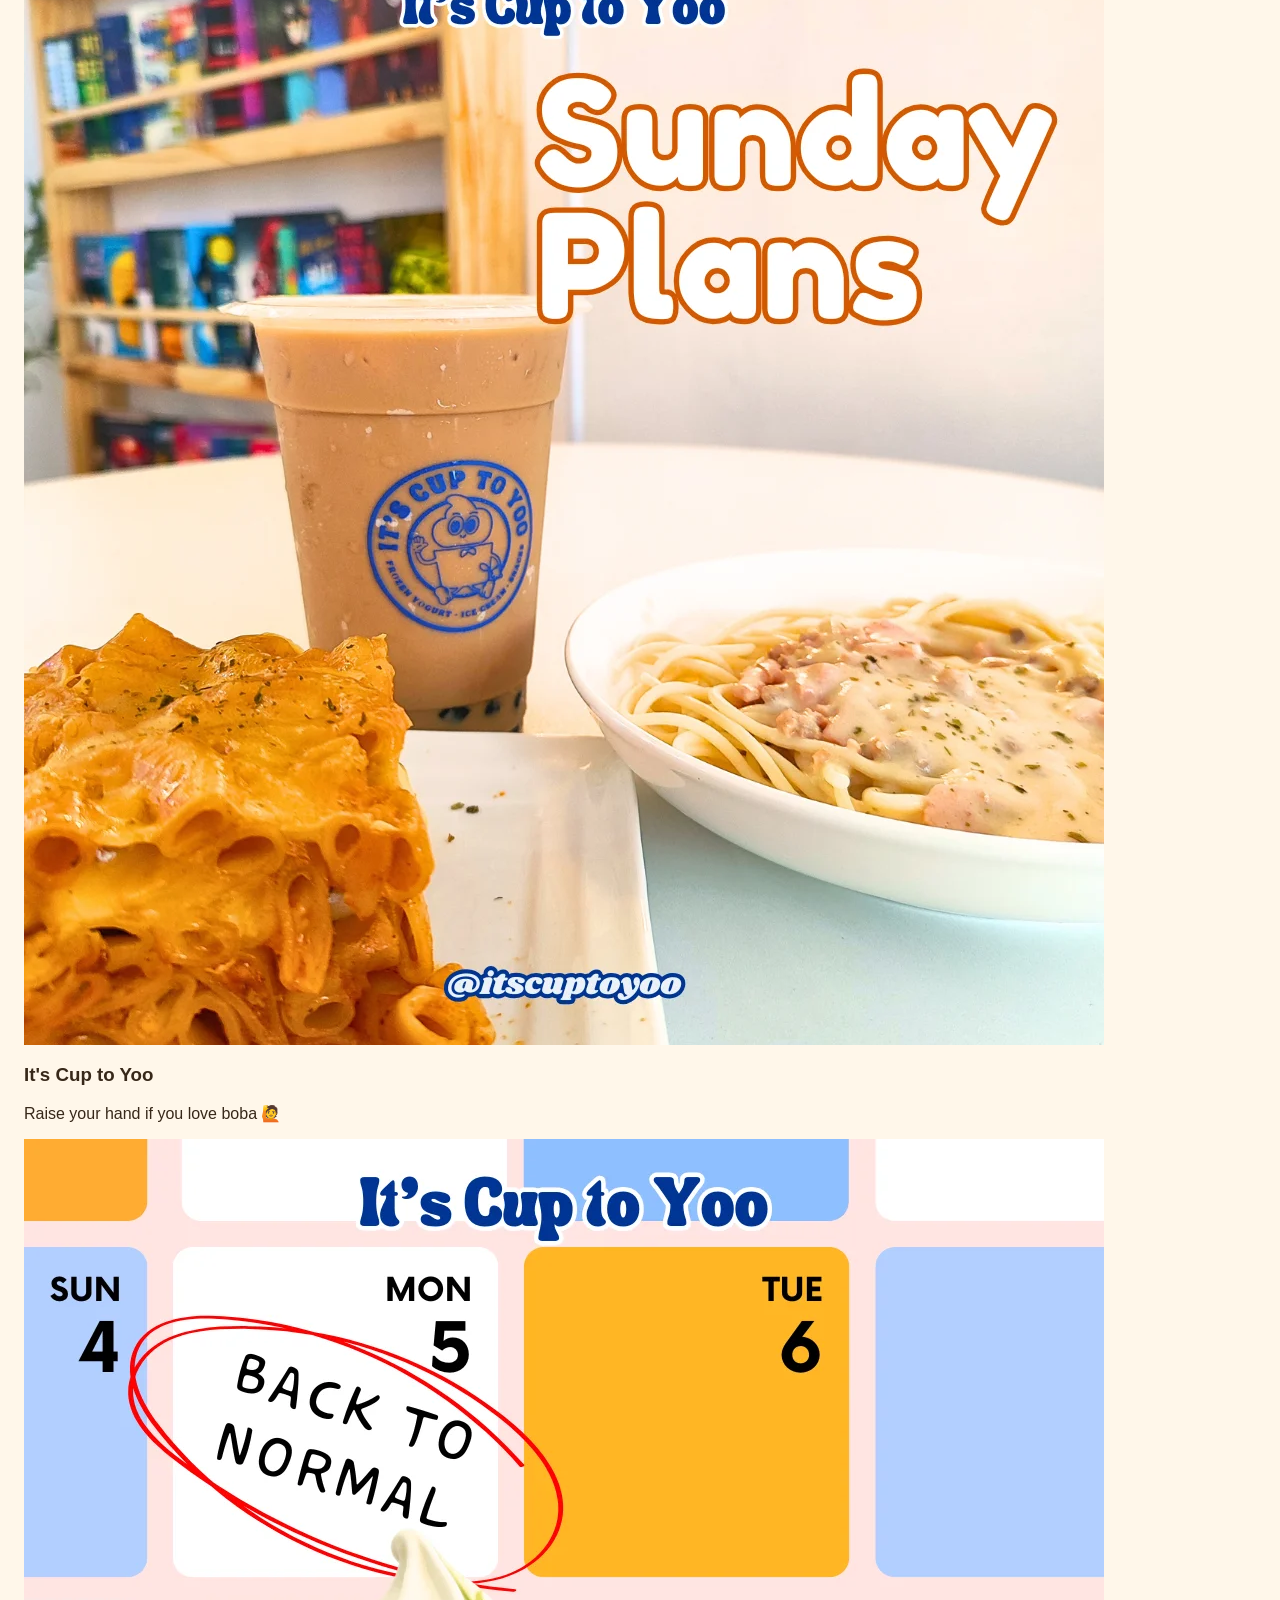
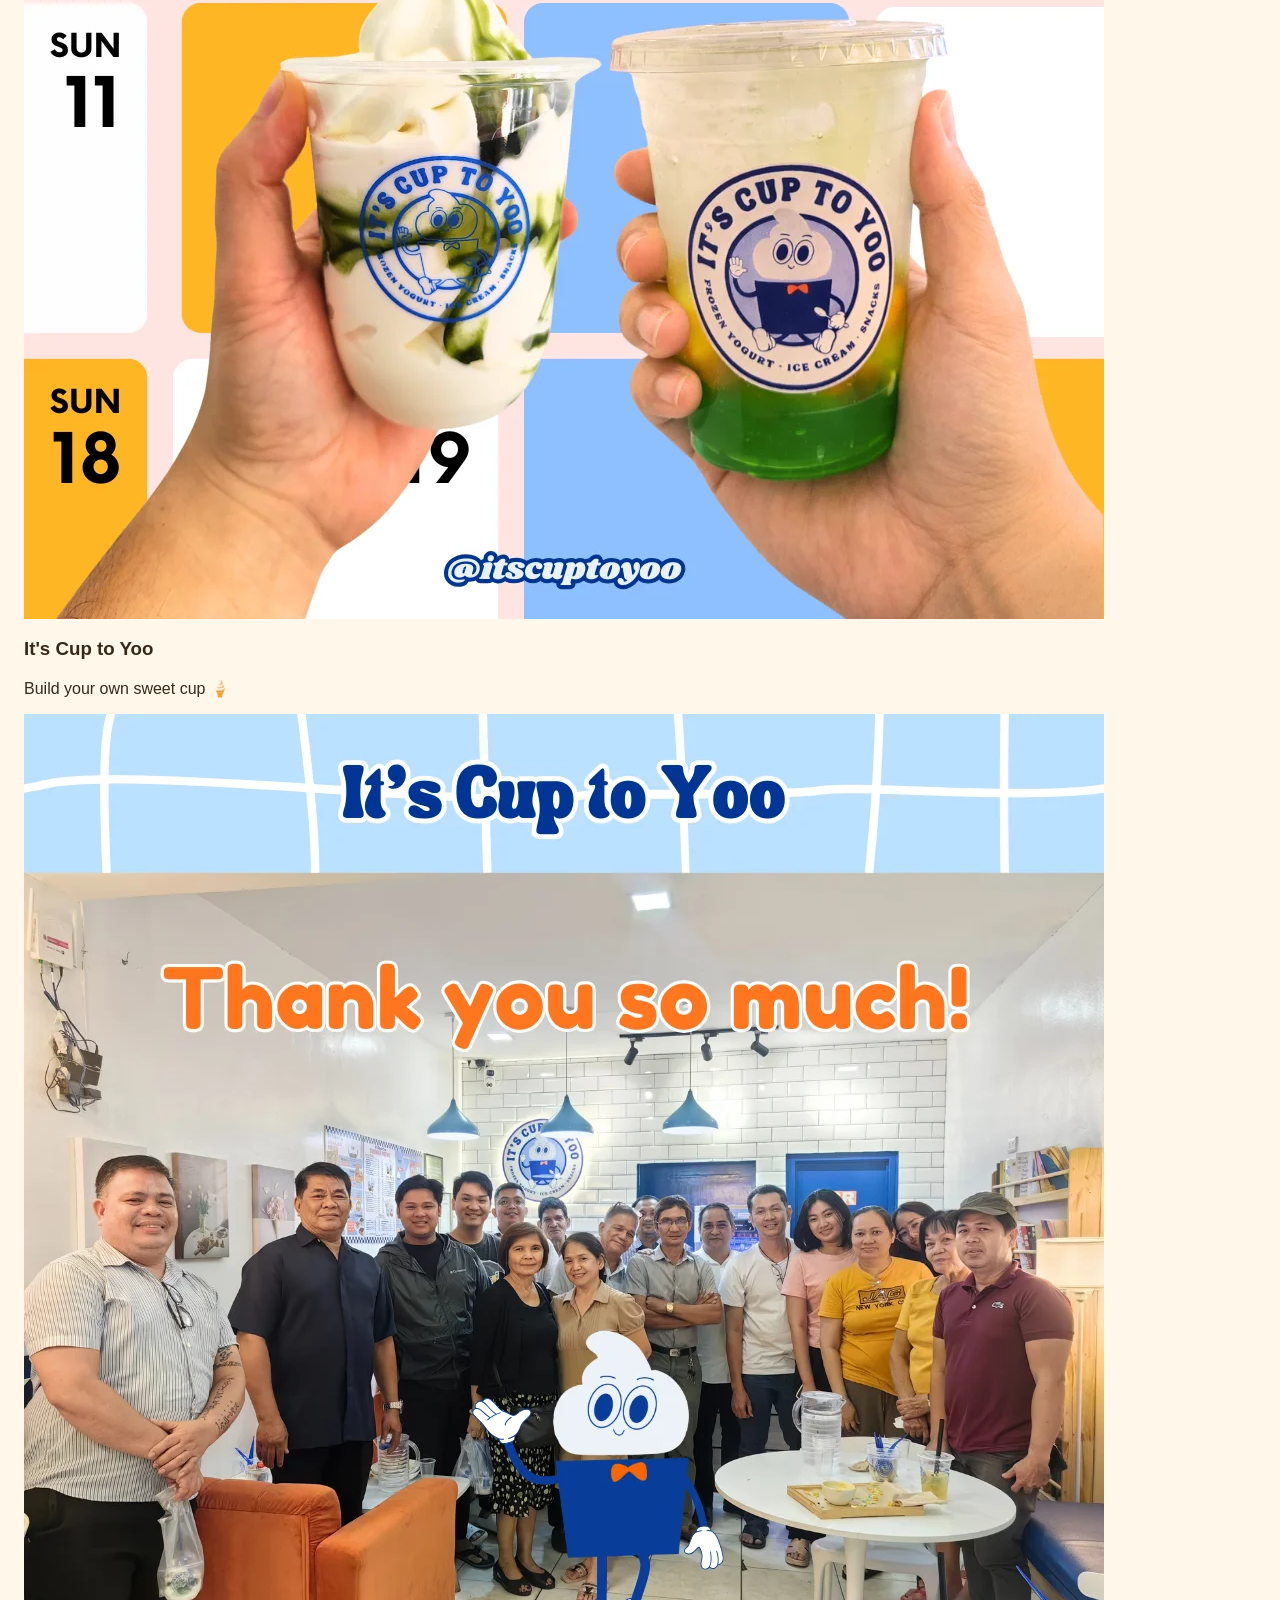
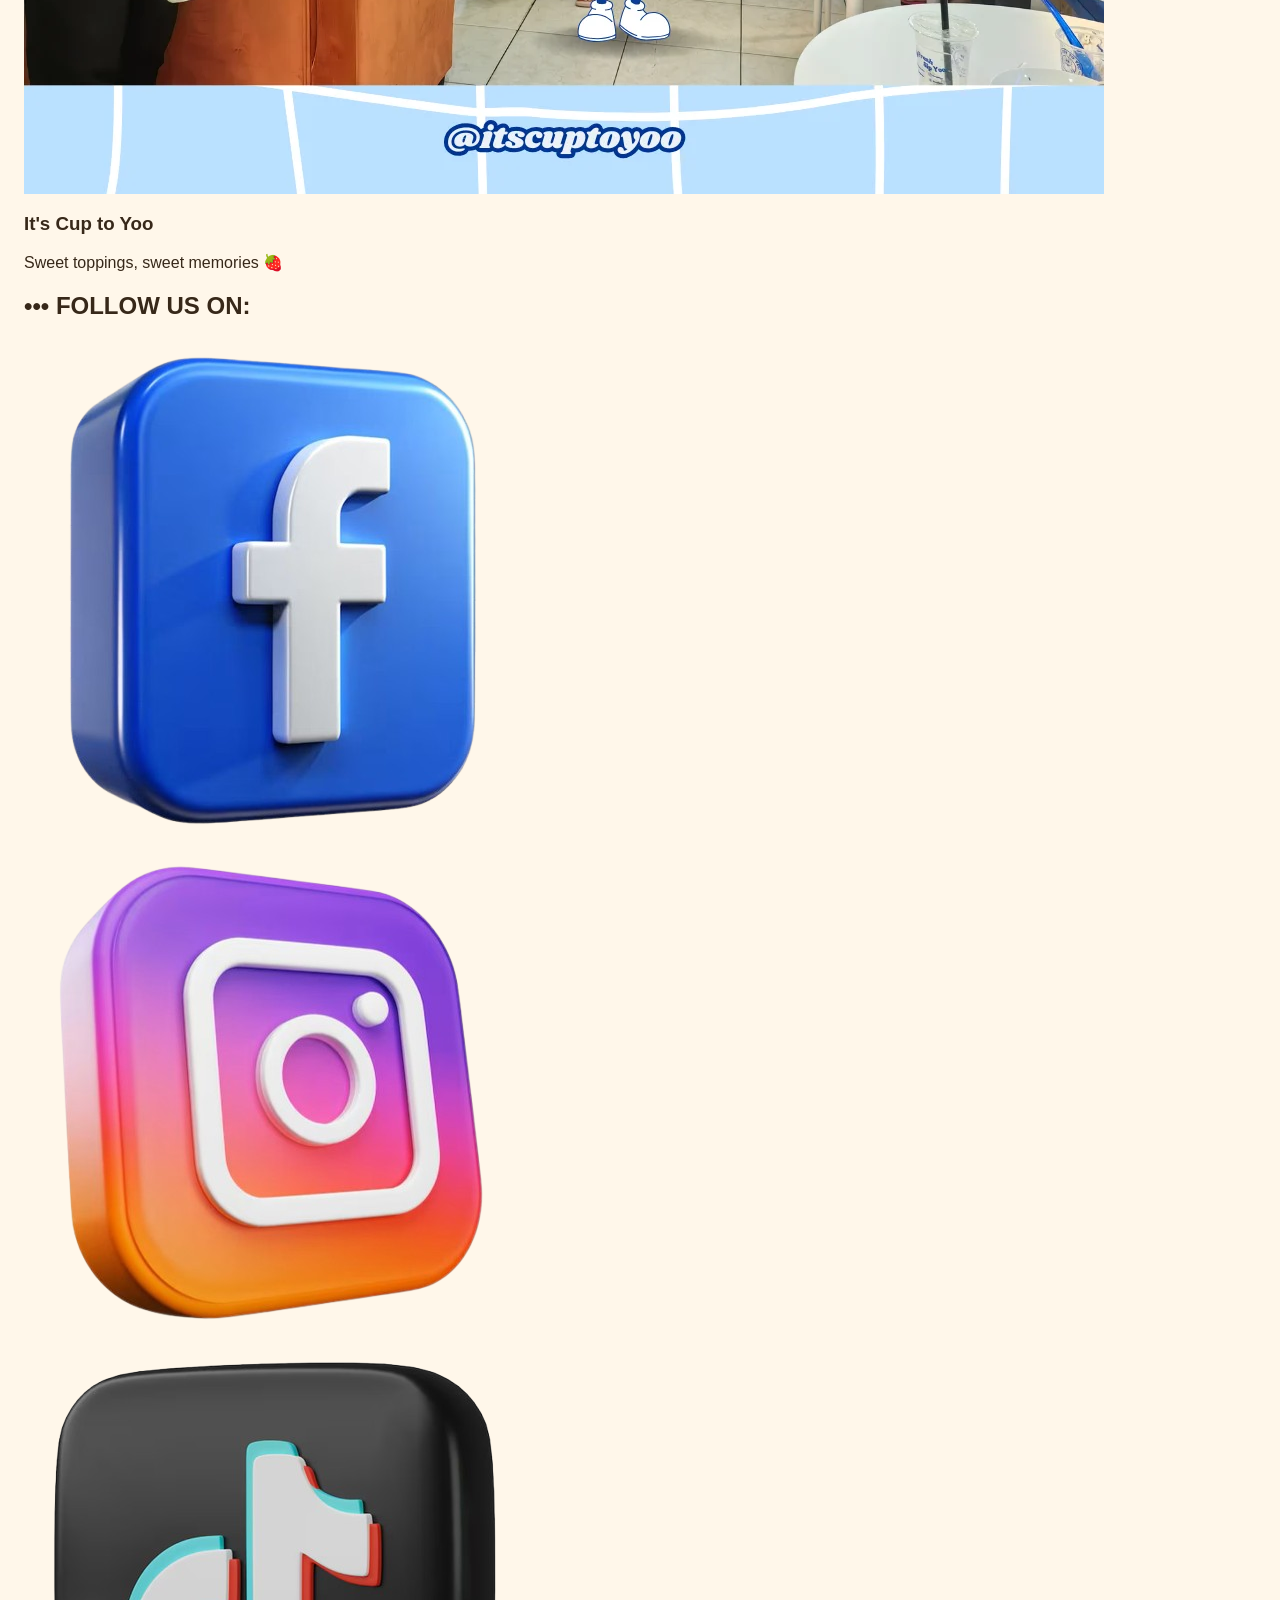
==== commit 8698497d: "Add files via upload" ====
--- a/index.html
+++ b/index.html
@@ -5,6 +5,7 @@
   <meta name="viewport" content="width=device-width, initial-scale=1.0">
   <title>It's Cup to Yoo</title>
   <link rel="stylesheet" href="css/yogurt.css">
+  <link rel="stylesheet" href="https://unpkg.com/aos@next/dist/aos.css" />
 </head>
 <body>
   <header class="site-header">
@@ -18,16 +19,15 @@
     <nav class="site-nav" id="site-nav" aria-label="Main navigation">
       <a href="#home">Home</a>
       <a href="menu.html">Menu</a>
-      <a href="#cakes">Cakes</a>
-      <a href="#shop">Shop</a>
+      <a href="#shop">Location</a>
       <a href="#contact">Contact</a>
     </nav>
   </header>
 
   <main>
-    <section class="hero" id="home">
+    <section class="hero" id="home"  >
       <div class="hero-copy">
-        <p class="eyebrow">Frozen yogurt • Ice cream • Snacks</p>
+        <p class="eyebrow" >Frozen yogurt • Ice cream • Snacks</p>
         <h1>More than just froyo!</h1>
         <p class="lead">Build your perfect cup with creamy swirls, sauces, candies, fruits, and crunchy toppings.</p>
         <div class="hero-actions">
@@ -37,72 +37,184 @@
       </div>
 
       <div class="hero-card" aria-live="polite">
-        <p class="floating-text">The cup changes!</p>
         <img id="hero-product" src="img/prod.webp" alt="Featured yogurt cup">
         <h2 id="hero-title">Classic Froyo Cup</h2>
         <p id="hero-desc">Creamy soft serve with fun toppings.</p>
       </div>
     </section>
 
-    <section class="menu-section" id="menu">
-      <div class="section-heading">
-        <p class="eyebrow">How do you cup?</p>
-        <h2>Pick a flavor, add your toppings, enjoy your cup.</h2>
-      </div>
-
-      <div class="menu-grid">
-        <article class="menu-card">
-          <img src="img/boba.webp" alt="Boba sundae cup">
-          <h3>Sundae Boba</h3>
-          <p>Soft serve, syrup, and chewy boba pearls.</p>
-        </article>
-        <article class="menu-card">
-          <img src="img/matchaice.webp" alt="Matcha ice cream cup">
-          <h3>Matcha Cream</h3>
-          <p>Earthy matcha flavor with a smooth finish.</p>
-        </article>
-        <article class="menu-card">
-          <img src="img/straw.webp" alt="Strawberry bliss cup">
-          <h3>Strawberry Bliss</h3>
-          <p>Fruity, sweet, and perfect for sharing.</p>
-        </article>
+<section class="menu-section" id="menu">
+
+  <div class="wave-bg">
+    <div class="wave-middle">
+      <svg viewBox="0 0 1440 320" preserveAspectRatio="none">
+        <path d="M0,192L80,176C160,160,320,128,480,144C640,160,800,224,960,240C1120,256,1280,224,1360,208L1440,192L1440,0L0,0Z"></path>
+      </svg>
+    </div>
+
+    <div class="wave-bottom">
+      <svg viewBox="0 0 1440 320" preserveAspectRatio="none">
+        <path d="M0,224L80,240C160,256,320,288,480,266.7C640,245,800,171,960,149.3C1120,128,1280,160,1360,176L1440,192L1440,320L0,320Z"></path>
+      </svg>
+    </div>
+  </div>
+
+    <div class="section-heading">
+      <p class="eyebrow">How do you cup?</p>
+      <h2>Pick a flavor, add your toppings, enjoy your cup.</h2>
+    </div>
+
+    <div class="how-to-cup">
+      <img src="img/how-to-cup.png" alt="How to cup">
+    </div>
+
+</section>
+
+    <section class="experience-section" data-aos="fade-up">
+      <h2 data-aos="zoom-in">Share your experience with us!</h2>
+      <p data-aos="fade-up" data-aos-delay="200">Use #ItsCupToYoo and tag us</p>
+
+      <div class="auto-scroll">
+        <div class="scroll-track">
+
+          <!-- FIRST SET -->
+          <div class="post-card">
+            <img src="img/scroll/chat.webp" alt="Dessert cup">
+            <h3>It's Cup to Yoo</h3>
+            <p>Colorful toppings, happy moments 😍</p>
+          </div>
+
+          <div class="post-card">
+            <img src="img/shares/s2.webp" alt="Sprinkle cup">
+            <h3>It's Cup to Yoo</h3>
+            <p>Fresh, fun, and made for you ✨</p>
+          </div>
+
+          <div class="post-card">
+            <img src="img/shares/s3.webp" alt="Boba dessert">
+            <h3>It's Cup to Yoo</h3>
+            <p>Raise your hand if you love boba 🙋</p>
+          </div>
+
+          <div class="post-card">
+            <img src="img/shares/s4.webp" alt="Frozen yogurt cup">
+            <h3>It's Cup to Yoo</h3>
+            <p>Build your own sweet cup 🍦</p>
+          </div>
+
+          <div class="post-card">
+            <img src="img/shares/s5.webp" alt="Frozen yogurt toppings">
+            <h3>It's Cup to Yoo</h3>
+            <p>Sweet toppings, sweet memories 🍓</p>
+          </div>
+
+
+          <div class="post-card">
+            <img src="img/scroll/chat.webp" alt="Dessert cup">
+            <h3>It's Cup to Yoo</h3>
+            <p>Colorful toppings, happy moments 😍</p>
+          </div>
+
+          <div class="post-card">
+            <img src="img/shares/s4.webp" alt="Sprinkle cup">
+            <h3>It's Cup to Yoo</h3>
+            <p>Fresh, fun, and made for you ✨</p>
+          </div>
+
+          <div class="post-card">
+            <img src="img/shares/s1.webp" alt="Boba dessert">
+            <h3>It's Cup to Yoo</h3>
+            <p>Raise your hand if you love boba 🙋</p>
+          </div>
+
+          <div class="post-card">
+            <img src="img/shares/s7.webp" alt="Frozen yogurt cup">
+            <h3>It's Cup to Yoo</h3>
+            <p>Build your own sweet cup 🍦</p>
+          </div>
+
+          <div class="post-card">
+            <img src="img/shares/s6.webp" alt="Frozen yogurt toppings">
+            <h3>It's Cup to Yoo</h3>
+            <p>Sweet toppings, sweet memories 🍓</p>
+          </div>
+
+        </div>
+      </div>
+          <div class="follow-us" data-aos="fade-right">
+        <h2 data-aos="zoom-in">••• FOLLOW US ON:</h2>
+        <div class="social-icons">
+          <a href="#">
+            <img src="img/social/facebook.png" alt="Facebook">
+          </a>
+          <a href="#">
+            <img src="img/social/instagram.png" alt="Instagram">
+          </a>
+          <a href="#">
+            <img src="img/social/tiktok.png" alt="TikTok">
+          </a>
+        </div>
       </div>
     </section>
 
-    <section class="feature-section" id="cakes">
-      <div class="cake-copy">
-        <p class="eyebrow">Or try the classics</p>
-        <h2 id="cake-title">Banana Tiramisu</h2>
-        <p id="cake-desc">A chilled cake with banana flavor and creamy layers.</p>
-        <button class="button primary" id="cake-next" type="button">Change cake item</button>
-      </div>
-      <div class="cake-frame">
-        <img id="cake-image" src="img/tiramisu.webp" alt="Banana tiramisu cake">
-      </div>
-    </section>
-
-    <section class="shop-section" id="shop">
-      <div class="shop-card">
+
+    <section class="location" id="shop">
+      <div class="loc-card">
         <div>
           <h2>Come cup with us</h2>
           <p>Fresh toppings, colorful cups, cozy seats, and happy dessert moments.</p>
         </div>
-        <img src="img/5.webp" alt="Inside the It's Cup to Yoo shop">
+        <iframe src="https://www.google.com/maps/embed?pb=!1m18!1m12!1m3!1d463.04705435798417!2d120.62805575483277!3d15.223682368450731!2m3!1f0!2f0!3f0!3m2!1i1024!2i768!4f13.1!3m3!1m2!1s0x3396ef002294af61%3A0xf764bbf7277d75d1!2sIt&#39;s%20Cup%20to%20Yoo!5e0!3m2!1sen!2sph!4v1777898935137!5m2!1sen!2sph" width="600" height="450" style="border:0;" allowfullscreen="" loading="lazy" referrerpolicy="no-referrer-when-downgrade"></iframe>
       </div>
     </section>
   </main>
 
   <footer class="site-footer" id="contact">
-    <div>
-      <h2>It's Cup to Yoo</h2>
-      <p>Frozen yogurt, ice cream, and snacks.</p>
-    </div>
-    <div class="footer-links">
-      <a href="https://www.instagram.com/itscuptoyoo/">Instagram</a>
-      <a href="mailto:hello@itscuptoyoo.com">Email us</a>
-    </div>
+
+    <div class="footer-product">
+
+      <div class="footer-logo">
+        <img src="img/logo.webp" alt="">
+      </div>
+    </div>
+
+    <div class="footer-inner">
+
+        <div class="footer-socials">
+          <a href="https://www.facebook.com/">
+            <img src="img/social/facebook.png" alt="">
+          </a>
+          <a href="https://www.instagram.com/itscuptoyoo/">
+            <img src="img/social/instagram.png" alt="">
+          </a>
+          <a href="https://www.tiktok.com/">
+            <img src="img/social/tiktok.png" alt="">
+          </a>
+          <a href="gmailto:">
+            <img src="img/social/gmail.webp" alt="">
+          </a>
+        </div>
+
+      <div class="footer-copy">
+        <p>© 2026 It's Cup to Yoo. All Rights Reserved</p>
+
+        <p>
+          Frozen yogurt, ice cream, snacks, and self-serve treats made for every craving.
+        </p>
+      </div>
+
+      <div class="footer-links">
+        <a href="mailto:hello@itscuptoyoo.com">Email us</a>
+        <a href="https://www.instagram.com/itscuptoyoo/">Instagram</a>
+      </div>
+
+    </div>
+
   </footer>
-
   <script src="js/script.js"></script>
+  <script src="https://unpkg.com/aos@next/dist/aos.js"></script>
+  <script>
+    AOS.init({offset:0});
+  </script>
 </body>
 </html>
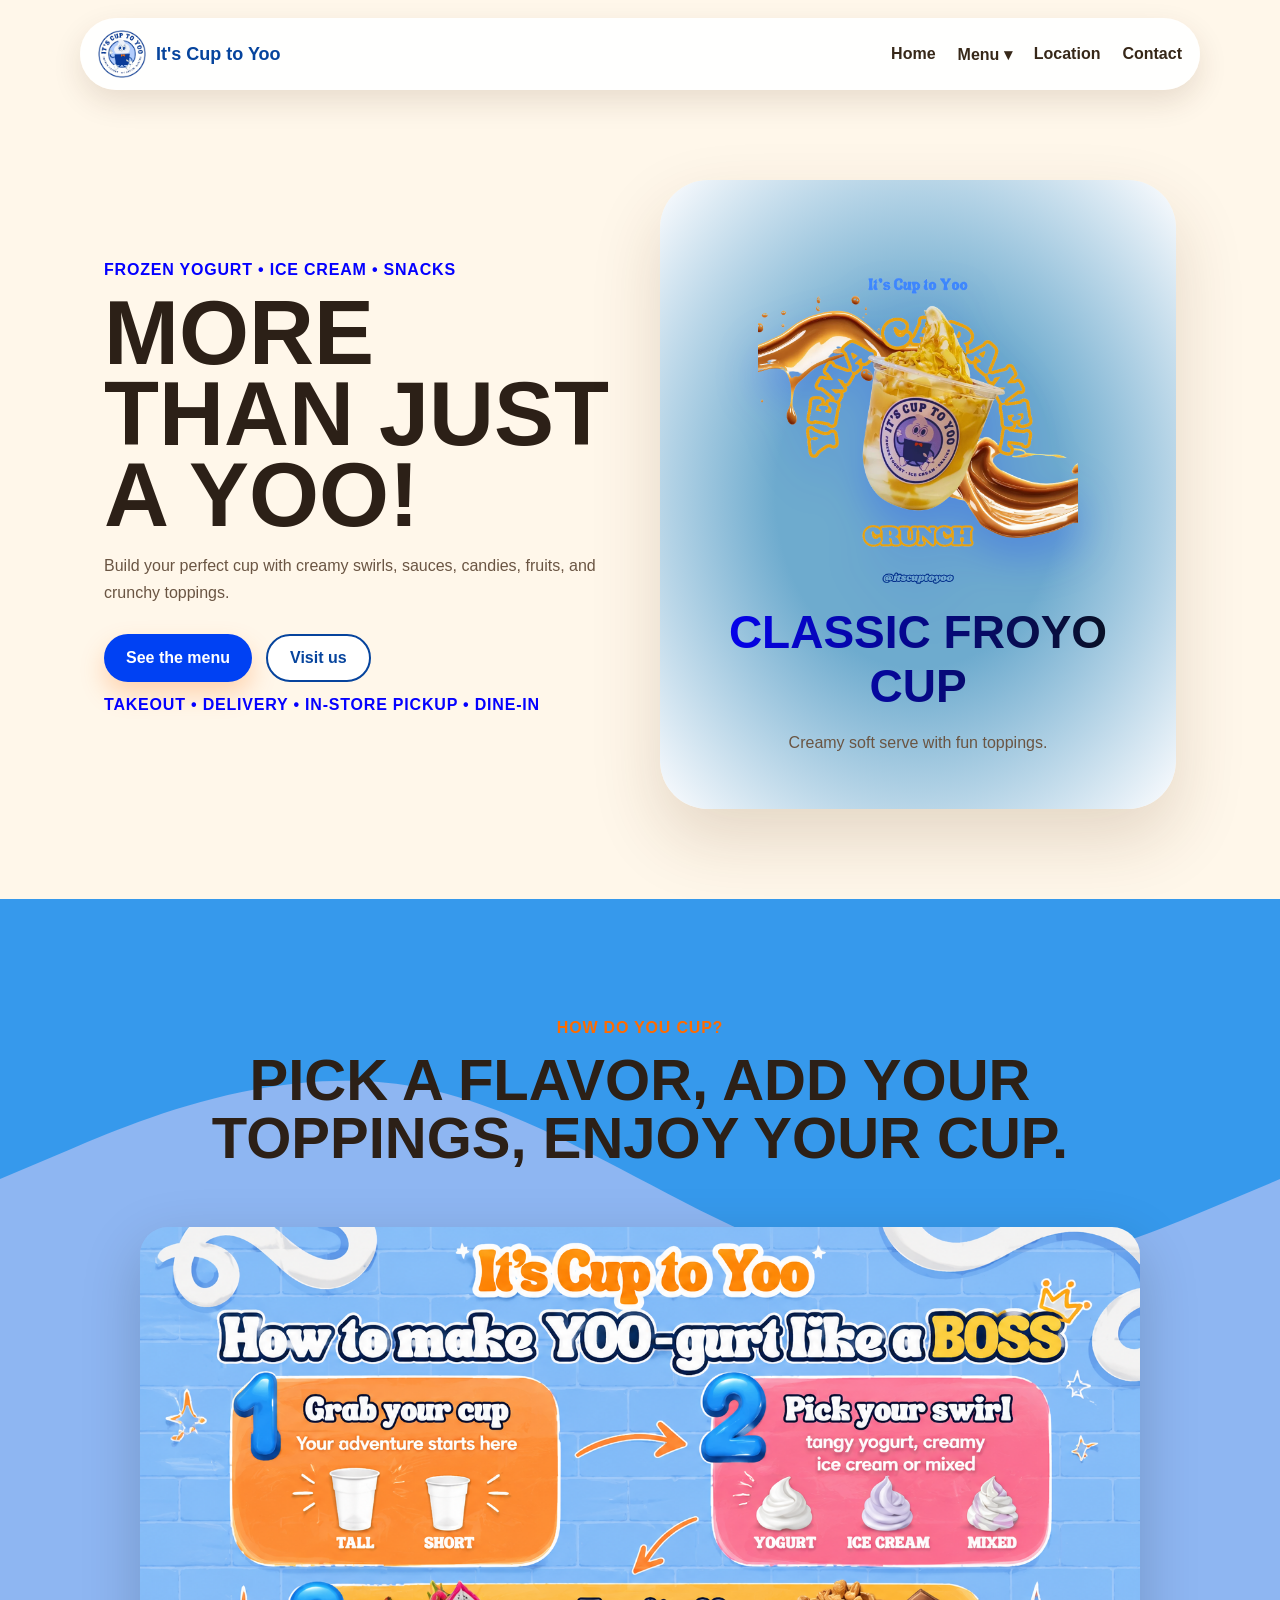
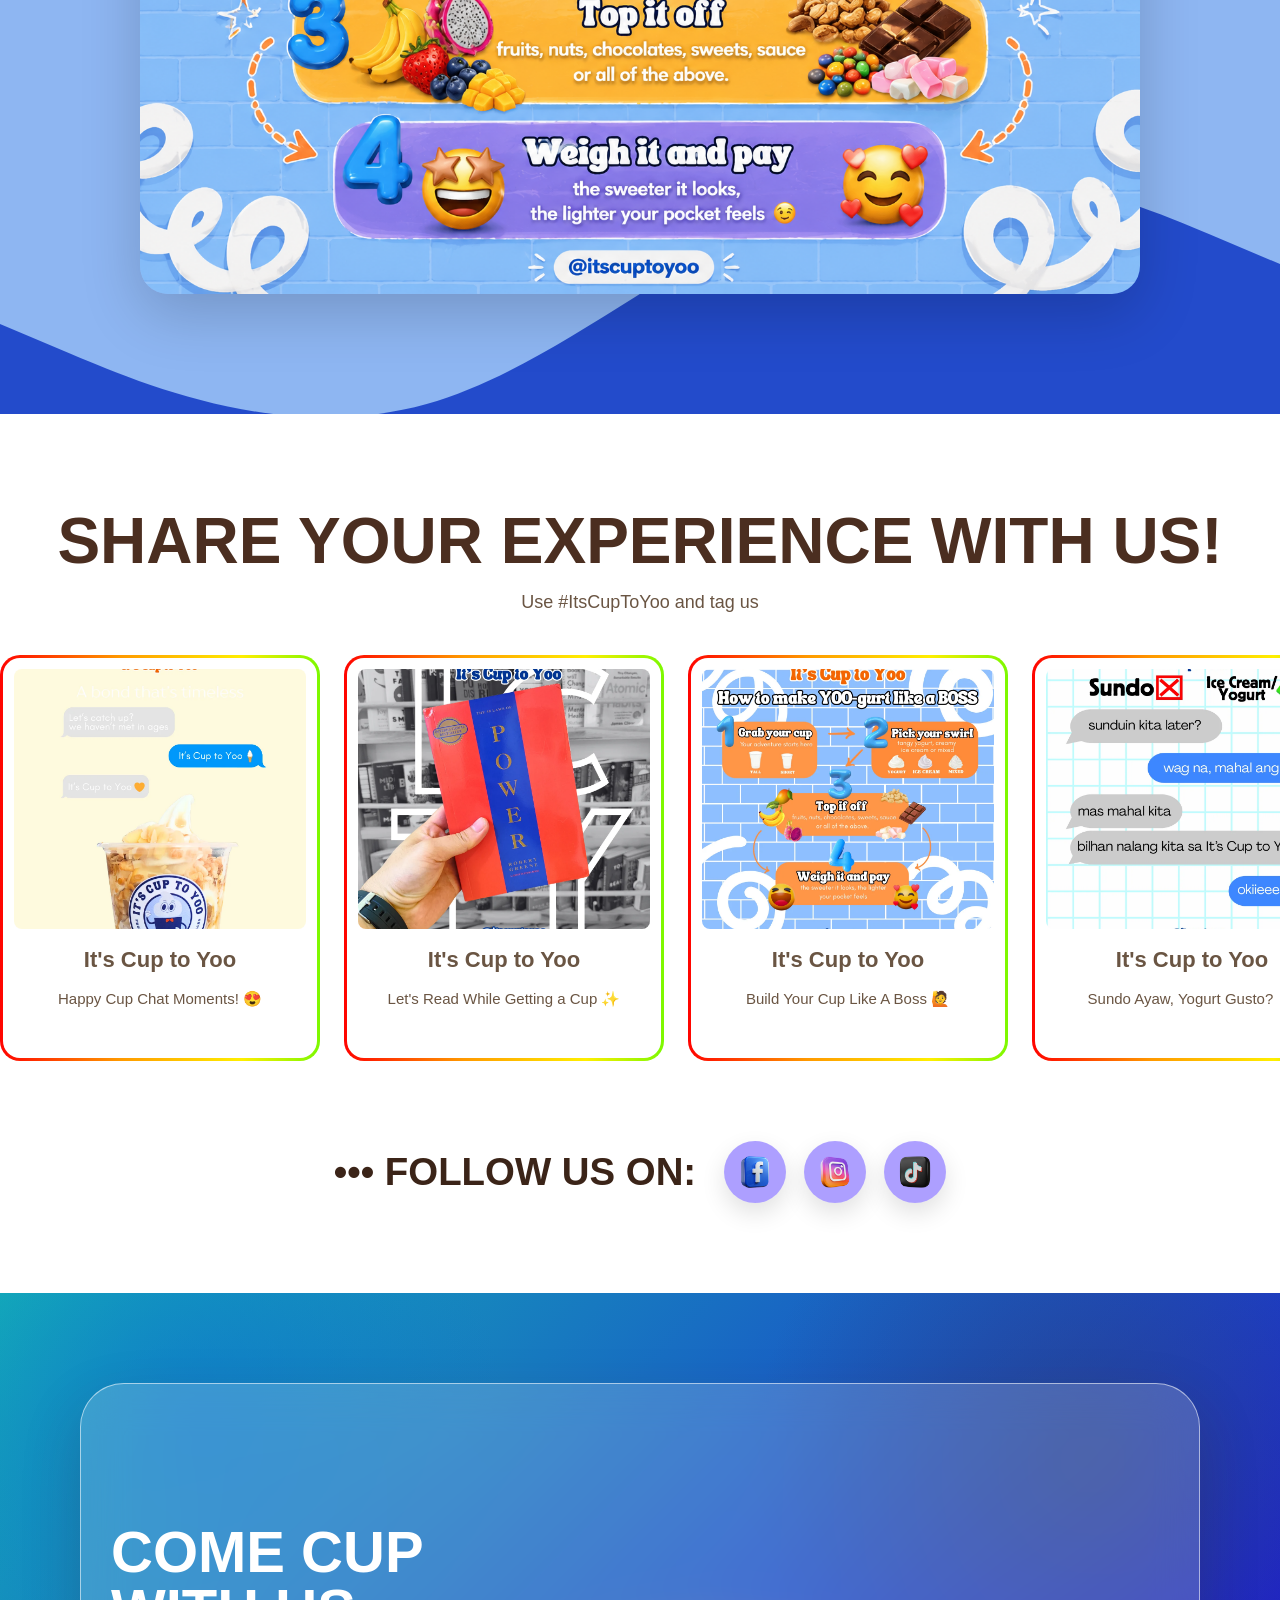
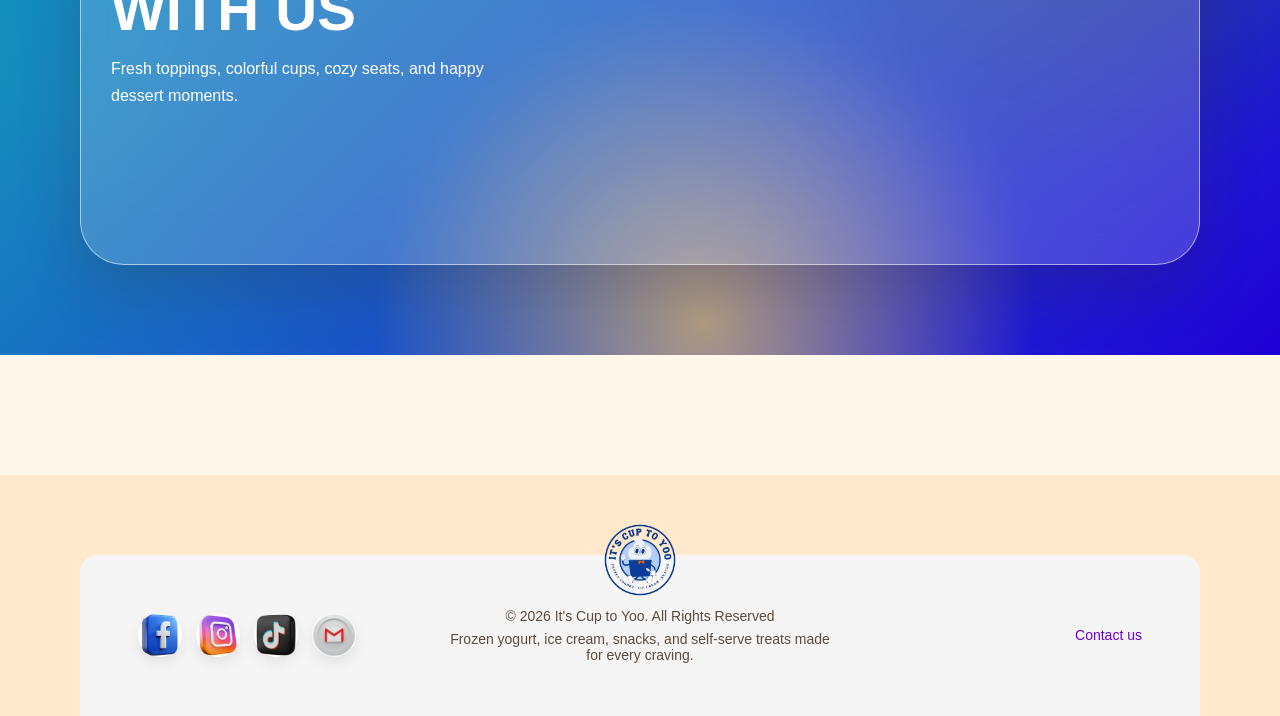
==== commit 9a48c852: "Add files via upload" ====
--- a/index.html
+++ b/index.html
@@ -17,10 +17,17 @@
     <button class="menu-button" type="button" aria-label="Open menu" aria-controls="site-nav" aria-expanded="false">☰</button>
 
     <nav class="site-nav" id="site-nav" aria-label="Main navigation">
-      <a href="#home">Home</a>
-      <a href="menu.html">Menu</a>
-      <a href="#shop">Location</a>
-      <a href="#contact">Contact</a>
+      <a href="index.html">Home</a>
+      <div class="dropdown">
+        <a href="menu.html">Menu ▾</a>
+        <div class="dropdown-menu">
+          <a href="menu.html#flavors">Flavors / Offerings</a>
+          <a href="menu.html#toppings">Toppings</a>
+          <a href="menu.html#more">Others</a>
+        </div>
+      </div>
+      <a href="index.html#shop">Location</a>
+      <a href="index.html#contact">Contact</a>
     </nav>
   </header>
 
@@ -28,11 +35,12 @@
     <section class="hero" id="home"  >
       <div class="hero-copy">
         <p class="eyebrow" >Frozen yogurt • Ice cream • Snacks</p>
-        <h1>More than just froyo!</h1>
+        <h1>More than just A YOO!</h1>
         <p class="lead">Build your perfect cup with creamy swirls, sauces, candies, fruits, and crunchy toppings.</p>
         <div class="hero-actions">
           <a class="button primary" href="menu.html">See the menu</a>
           <a class="button secondary" href="#shop">Visit us</a>
+          <p class="eyebrow" >Takeout • Delivery • In-Store pickup • Dine-in </p>
         </div>
       </div>
 
@@ -77,66 +85,65 @@
       <div class="auto-scroll">
         <div class="scroll-track">
 
-          <!-- FIRST SET -->
-          <div class="post-card">
-            <img src="img/scroll/chat.webp" alt="Dessert cup">
-            <h3>It's Cup to Yoo</h3>
-            <p>Colorful toppings, happy moments 😍</p>
-          </div>
-
-          <div class="post-card">
-            <img src="img/shares/s2.webp" alt="Sprinkle cup">
-            <h3>It's Cup to Yoo</h3>
-            <p>Fresh, fun, and made for you ✨</p>
-          </div>
-
-          <div class="post-card">
-            <img src="img/shares/s3.webp" alt="Boba dessert">
-            <h3>It's Cup to Yoo</h3>
-            <p>Raise your hand if you love boba 🙋</p>
-          </div>
-
-          <div class="post-card">
-            <img src="img/shares/s4.webp" alt="Frozen yogurt cup">
-            <h3>It's Cup to Yoo</h3>
-            <p>Build your own sweet cup 🍦</p>
-          </div>
-
-          <div class="post-card">
-            <img src="img/shares/s5.webp" alt="Frozen yogurt toppings">
-            <h3>It's Cup to Yoo</h3>
-            <p>Sweet toppings, sweet memories 🍓</p>
-          </div>
-
-
-          <div class="post-card">
-            <img src="img/scroll/chat.webp" alt="Dessert cup">
-            <h3>It's Cup to Yoo</h3>
-            <p>Colorful toppings, happy moments 😍</p>
-          </div>
-
-          <div class="post-card">
-            <img src="img/shares/s4.webp" alt="Sprinkle cup">
-            <h3>It's Cup to Yoo</h3>
-            <p>Fresh, fun, and made for you ✨</p>
-          </div>
-
-          <div class="post-card">
-            <img src="img/shares/s1.webp" alt="Boba dessert">
-            <h3>It's Cup to Yoo</h3>
-            <p>Raise your hand if you love boba 🙋</p>
-          </div>
-
-          <div class="post-card">
-            <img src="img/shares/s7.webp" alt="Frozen yogurt cup">
-            <h3>It's Cup to Yoo</h3>
-            <p>Build your own sweet cup 🍦</p>
-          </div>
-
-          <div class="post-card">
-            <img src="img/shares/s6.webp" alt="Frozen yogurt toppings">
-            <h3>It's Cup to Yoo</h3>
-            <p>Sweet toppings, sweet memories 🍓</p>
+          <div class="post-card">
+            <img src="img/scroll/chat.webp" alt="chat">
+            <h3>It's Cup to Yoo</h3>
+            <p>Happy Cup Chat Moments! 😍</p>
+          </div>
+
+          <div class="post-card">
+            <img src="img/shares/s2.webp" alt="read">
+            <h3>It's Cup to Yoo</h3>
+            <p>Let's Read While Getting a Cup ✨</p>
+          </div>
+
+          <div class="post-card">
+            <img src="img/shares/s3.webp" alt="boss">
+            <h3>It's Cup to Yoo</h3>
+            <p>Build Your Cup Like A Boss 🙋</p>
+          </div>
+
+          <div class="post-card">
+            <img src="img/shares/s4.webp" alt="sundo">
+            <h3>It's Cup to Yoo</h3>
+            <p>Sundo Ayaw, Yogurt Gusto? 🍦</p>
+          </div>
+
+          <div class="post-card">
+            <img src="img/shares/s5.webp" alt="alarm cup">
+            <h3>It's Cup to Yoo</h3>
+            <p>Set Your Yogurt Alarm 🍓</p>
+          </div>
+
+
+          <div class="post-card">
+            <img src="img/scroll/chat.webp" alt="chatcup">
+            <h3>It's Cup to Yoo</h3>
+            <p>Happy Cup Chat Moments! 😍</p>
+          </div>
+
+          <div class="post-card">
+            <img src="img/shares/s4.webp" alt="sundo">
+            <h3>It's Cup to Yoo</h3>
+            <p>Sundo Ayaw, Yogurt Gusto? 🍦</p>
+          </div>
+
+          <div class="post-card">
+            <img src="img/shares/s1.webp" alt="sundayplan">
+            <h3>It's Cup to Yoo</h3>
+            <p>Every Sunday Plans</p>
+          </div>
+
+          <div class="post-card">
+            <img src="img/shares/s7.webp" alt="Normal">
+            <h3>It's Cup to Yoo</h3>
+            <p>Back To Yoo!rmal</p>
+          </div>
+
+          <div class="post-card">
+            <img src="img/shares/s6.webp" alt="greet">
+            <h3>It's Cup to Yoo</h3>
+            <p>Greetings 🍓</p>
           </div>
 
         </div>
@@ -144,13 +151,13 @@
           <div class="follow-us" data-aos="fade-right">
         <h2 data-aos="zoom-in">••• FOLLOW US ON:</h2>
         <div class="social-icons">
-          <a href="#">
+          <a href="https://www.facebook.com/itscuptoyoo" target="_blank">
             <img src="img/social/facebook.png" alt="Facebook">
           </a>
-          <a href="#">
+          <a href="https://www.instagram.com/itscuptoyoo/" target="_blank">
             <img src="img/social/instagram.png" alt="Instagram">
           </a>
-          <a href="#">
+          <a href="https://www.tiktok.com/@itscupto.yoo" target="_blank">
             <img src="img/social/tiktok.png" alt="TikTok">
           </a>
         </div>
@@ -181,16 +188,16 @@
     <div class="footer-inner">
 
         <div class="footer-socials">
-          <a href="https://www.facebook.com/">
+          <a href="https://www.facebook.com/itscuptoyoo" target="_blank">
             <img src="img/social/facebook.png" alt="">
           </a>
-          <a href="https://www.instagram.com/itscuptoyoo/">
+          <a href="https://www.instagram.com/itscuptoyoo/" target="_blank">
             <img src="img/social/instagram.png" alt="">
           </a>
-          <a href="https://www.tiktok.com/">
+          <a href="https://www.tiktok.com/@itscupto.yoo" target="_blank">
             <img src="img/social/tiktok.png" alt="">
           </a>
-          <a href="gmailto:">
+          <a href="mailto:callmeyoo.14@gmail.com" target="_blank">
             <img src="img/social/gmail.webp" alt="">
           </a>
         </div>
@@ -204,8 +211,7 @@
       </div>
 
       <div class="footer-links">
-        <a href="mailto:hello@itscuptoyoo.com">Email us</a>
-        <a href="https://www.instagram.com/itscuptoyoo/">Instagram</a>
+        <a href="mailto:hello@itscuptoyoo.com">Contact us</a>
       </div>
 
     </div>
--- a/css/yogurt.css
+++ b/css/yogurt.css
@@ -1,3 +1,5 @@
+
+
 * {
   box-sizing: border-box;
 }
@@ -61,9 +63,49 @@
   text-decoration: none;
 }
 
+.dropdown {
+  position: relative;
+}
+
+.dropdown-menu {
+  position: absolute;
+  top: 140%;
+  left: 0;
+  display: flex;
+  flex-direction: column;
+  min-width: 220px;
+  padding: 12px 0;
+  border-radius: 22px;
+  background: rgba(255,255,255,0.96);
+  backdrop-filter: blur(14px);
+  box-shadow: 0 18px 40px rgba(0,0,0,0.12);
+  opacity: 0;
+  visibility: hidden;
+  transform: translateY(10px);
+  transition: 0.3s ease;
+  z-index: 999;
+}
+
+.dropdown-menu a {
+  padding: 12px 18px;
+  color: #372819;
+  font-weight: 700;
+  white-space: nowrap;
+}
+
+.dropdown-menu a:hover {
+  background: #fff4df;
+  color: #00eeff;
+}
+.dropdown:hover .dropdown-menu {
+  opacity: 1;
+  visibility: visible;
+  transform: translateY(0);
+}
+
 .site-nav a:hover,
 .site-nav a:focus-visible {
-  color: #ff6b00;
+  color: #00eeff;
 }
 
 .menu-button {
@@ -97,7 +139,7 @@
 
 .eyebrow {
   margin: 0 0 14px;
-  color: #ff6b00;
+  color: #0400ff;
   font-weight: 900;
   letter-spacing: 0.05em;
   text-transform: uppercase;
@@ -122,9 +164,8 @@
 .lead,
 .hero-card p,
 .cake-copy p,
-.shop-card p,
-.menu-card p,
-.site-footer p {
+.loc-card p,
+.menu-card p {
   color: #6a5543;
   line-height: 1.7;
 }
@@ -149,7 +190,7 @@
 }
 
 .primary {
-  background: #ff6b00;
+  background: #0041f3;
   color: #ffffff;
   box-shadow: 0 12px 24px rgba(255, 107, 0, 0.25);
 }
@@ -163,36 +204,38 @@
 .hero-card {
   position: relative;
   min-height: 590px;
-  padding: 34px;
+  padding: 37px;
   border-radius: 48px;
   text-align: center;
-  background: radial-gradient(circle at center 35%, #ffd986 0, #ff9c20 38%, #fff2d5 39%, #fff2d5 100%);
+  background: radial-gradient( #6eabce 39%, #fdfdff 100%);
   box-shadow: 0 30px 70px rgba(83, 45, 9, 0.16);
+  overflow: hidden;
 }
 
 .hero-card img {
-  width: min(440px, 100%);
+  width: min(320px, 80%);
+  max-height: 360px;
+  object-fit: contain;
   margin: 52px auto 16px;
-  filter: drop-shadow(0 22px 20px rgba(62, 33, 10, 0.25));
-  transition: opacity 0.35s ease, transform 0.35s ease;
+  filter: drop-shadow(0 22px 20px rgba(0, 38, 255, 0.25));
+  transition:
+  opacity 0.35s ease,
+  transform 0.35s ease;
 }
 
 .hero-card h2 {
   margin: 0;
-  color: #06449d;
+  background: linear-gradient(90deg, #0400fc, #091114);
+  -webkit-background-clip: text;
+  background-clip: text;
+  color: transparent;
+  -webkit-text-fill-color: transparent;
   font-size: clamp(26px, 4vw, 46px);
   text-transform: uppercase;
 }
 
-.floating-text {
-  position: absolute;
-  top: 26px;
-  right: 30px;
-  margin: 0;
-  color: #ff6b00;
-  font-weight: 900;
-  transform: rotate(10deg);
-}
+
+
 
 .section-heading {
   width: min(900px, 100%);
@@ -202,8 +245,7 @@
 
 .section-heading h2,
 .cake-copy h2,
-.shop-card h2,
-.site-footer h2 {
+.loc-card h2 {
   margin: 0;
   color: #2c2017;
   font-size: clamp(32px, 5vw, 58px);
@@ -211,9 +253,184 @@
   text-transform: uppercase;
 }
 
+
 .menu-section {
-  background: #ffffff;
-}
+  position: relative;
+  min-height: 900px;
+  padding: 120px 24px;
+  overflow: hidden;
+  background: #8EB6F2;
+}
+
+.wave-bg {
+  position: absolute;
+  inset: 0;
+  z-index: 0;
+  overflow: hidden;
+  pointer-events: none;
+}
+
+.wave-middle,
+.wave-bottom {
+  position: absolute;
+  left: 0;
+  width: 100%;
+  height: 600px;
+  will-change: transform;
+  backface-visibility: hidden;
+}
+
+.wave-middle {
+  top: -80px;
+  animation: floatWave2 1s ease-in-out infinite alternate;
+}
+
+.wave-bottom {
+  bottom: -90px;
+  animation: floatWave3 2s ease-in-out infinite alternate;
+}
+
+.wave-middle svg,
+.wave-bottom svg {
+  width: 100%;
+  height: 100%;
+  display: block;
+}
+
+.wave-middle path {
+  fill: #2d96ec;
+  opacity: 0.9;
+}
+
+.wave-bottom path {
+  fill: #1e46c9;
+  opacity: 0.95;
+}
+
+@keyframes floatWave1 {
+  from {
+    transform: translate3d(0, 0, 0);
+  }
+
+  to {
+    transform: translate3d(-70px, 20px, 0);
+  }
+}
+
+@keyframes floatWave2 {
+  from {
+    transform: translate3d(-60px, 0, 0);
+  }
+
+  to {
+    transform: translate3d(60px, -20px, 0);
+  }
+}
+
+@keyframes floatWave3 {
+  from {
+    transform: translate3d(0, 0, 0);
+  }
+
+  to {
+    transform: translate3d(80px, 18px, 0);
+  }
+}
+
+.section-heading,
+.menu-grid {
+  position: relative;
+  z-index: 2;
+}
+
+.how-to-cup {
+  position: relative;
+  z-index: 2;
+  width: min(1000px, 95%);
+  margin: 25px auto 0;
+}
+
+.how-to-cup img {
+  width: 200%;
+  display: block;
+  border-radius: 28px;
+  box-shadow: 0 20px 60px rgba(0,0,0,0.18);
+}
+
+.section-heading {
+  width: min(900px, 100%);
+  margin: 0 auto 60px;
+  text-align: center;
+}
+
+.section-heading .eyebrow {
+  margin: 0 0 14px;
+  color: #ff6b00;
+  font-weight: 900;
+  letter-spacing: 0.05em;
+  text-transform: uppercase;
+}
+
+.section-heading h2 {
+  margin: 0;
+  color: #2c2017;
+  font-size: clamp(32px, 5vw, 58px);
+  line-height: 1;
+  text-transform: uppercase;
+}
+
+.slider {
+  cursor: grab;
+  touch-action: pan-y;
+}
+
+.menu-grid {
+  display: grid;
+  grid-template-columns: repeat(3, 1fr);
+  gap: 26px;
+  width: min(1120px, 100%);
+  margin: 0 auto;
+}
+
+.menu-card {
+  padding: 28px;
+  border-radius: 34px;
+  text-align: center;
+}
+
+.menu-card img {
+  width: 100%;
+  height: 280px;
+  object-fit: contain;
+}
+
+.menu-card h3 {
+  margin: 18px 0 8px;
+  color: #06449d;
+  font-size: 25px;
+}
+
+.menu-card p {
+  color: #6a5543;
+  line-height: 1.7;
+}
+
+@media (max-width: 850px) {
+  .menu-section {
+    padding: 90px 16px;
+  }
+
+  .menu-grid {
+    grid-template-columns: 1fr;
+  }
+
+  .wave-top,
+  .wave-middle,
+  .wave-bottom {
+    height: 280px;
+  }
+}
+
 
 .menu-grid {
   display: grid;
@@ -241,6 +458,9 @@
   color: #06449d;
   font-size: 25px;
 }
+
+
+
 
 .feature-section {
   display: grid;
@@ -273,11 +493,193 @@
   transition: opacity 0.35s ease, transform 0.35s ease;
 }
 
-.shop-section {
-  background: linear-gradient(180deg, #ffffff 0%, #fff0d8 100%);
-}
-
-.shop-card {
+.experience-section {
+  padding: 90px 0;
+  background: #ffffff;
+  text-align: center;
+  overflow: hidden;
+}
+
+.experience-section h2 {
+  margin: 0;
+  color: #4b2e20;
+  font-size: clamp(36px, 5vw, 64px);
+  font-weight: 900;
+  text-transform: uppercase;
+}
+
+.experience-section > p {
+  color: #6a5543;
+  font-size: 18px;
+  margin: 14px 0 42px;
+}
+
+.auto-scroll {
+  width: 100%;
+  overflow: hidden;
+}
+
+.scroll-track {
+  display: flex;
+  gap: 24px;
+  width: max-content;
+  animation: scrollLeft 24s linear infinite;
+}
+
+.post-card {
+  position: relative;
+  width: 320px;
+  flex: 0 0 auto;
+  padding: 14px;
+  border-radius: 20px;
+  background: #ffffff;
+  text-align: center;
+  overflow: hidden;
+  z-index: 1;
+}
+
+.post-card::before {
+  content: "";
+  position: absolute;
+  inset: -3px;
+  border-radius: inherit;
+  background: linear-gradient(
+    90deg,
+    #ff0000,
+    #ff9900,
+    #ffee00,
+    #33ff00,
+    #00ffee,
+    #0066ff,
+    #aa00ff,
+    #ff0088,
+    #ff0000
+  );
+  background-size: 300% 100%;
+  animation: slideRainbow 3s linear infinite;
+  z-index: -2;
+}
+
+.post-card::after {
+  content: "";
+  position: absolute;
+  inset: 3px;
+  border-radius: 17px;
+  background: white;
+  z-index: -1;
+}
+
+
+@keyframes slideRainbow {
+  from {
+    background-position: 0% 50%;
+  }
+
+  to {
+    background-position: 300% 50%;
+  }
+}
+
+.post-card img {
+  width: 100%;
+  height: 260px;
+  object-fit: cover;
+  display: block;
+  border-radius: 8px;
+}
+
+.post-card h3 {
+  margin: 18px 0 10px;
+  color: #6a5543;
+  font-size: 22px;
+  font-weight: 800;
+}
+
+.post-card p {
+  min-height: 44px;
+  color: #6a5543;
+  font-size: 15px;
+  line-height: 1.5;
+}
+
+@keyframes scrollLeft {
+  from {
+    transform: translateX(0);
+  }
+
+  to {
+    transform: translateX(-50%);
+  }
+}
+
+@media (max-width: 700px) {
+  .post-card {
+    width: 260px;
+  }
+
+  .post-card img {
+    height: 210px;
+  }
+}
+
+.follow-us {
+  margin-top: 80px;
+  display: flex;
+  align-items: center;
+  justify-content: center;
+  gap: 28px;
+  flex-wrap: wrap;
+}
+
+.follow-us h2 {
+  margin: 0;
+  color: #3b2418;
+  font-size: clamp(22px, 3vw, 42px);
+  font-weight: 900;
+  text-transform: uppercase;
+}
+
+.social-icons {
+  display: flex;
+  align-items: center;
+  gap: 18px;
+}
+
+.social-icons a {
+  width: 62px;
+  height: 62px;
+  border-radius: 50%;
+  background: rgba(38, 0, 255, 0.377);
+  display: flex;
+  align-items: center;
+  justify-content: center;
+  box-shadow: 0 10px 24px rgba(0,0,0,0.12);
+  transition: 0.3s ease;
+}
+
+.social-icons a:hover {
+  transform: translateY(-8px) scale(1.08);
+}
+
+.social-icons img {
+  width: 34px;
+  height: 34px;
+
+  object-fit: contain;
+}
+
+.location {
+  position: relative;
+  padding: 90px 24px;
+  background:
+    radial-gradient(circle at 15% 20%, rgba(12, 106, 212, 0.55), transparent 26%),
+    radial-gradient(circle at 85% 25%, rgba(46, 69, 107, 0.55), transparent 28%),
+    radial-gradient(circle at 55% 95%, rgba(255, 210, 92, 0.65), transparent 35%),
+    linear-gradient(135deg, #13b0b6, #2000d6);
+  overflow: hidden;
+}
+
+.loc-card {
   display: grid;
   grid-template-columns: 0.75fr 1.25fr;
   align-items: center;
@@ -286,59 +688,271 @@
   margin: 0 auto;
   padding: 30px;
   border-radius: 44px;
-  background: #ffffff;
-  box-shadow: 0 24px 60px rgba(62, 33, 10, 0.12);
-}
-
-.shop-card img {
+
+  background: rgba(255, 255, 255, 0.18);
+  border: 1px solid rgba(255, 255, 255, 0.55);
+  box-shadow: 0 24px 60px rgba(62, 33, 10, 0.18);
+
+  backdrop-filter: blur(22px);
+  -webkit-backdrop-filter: blur(22px);
+}
+
+.loc-card h2,
+.loc-card p {
+  color: #ffffff;
+}
+
+.loc-card iframe {
+  width: 100%;
+  height: 420px;
+  border: 0;
   border-radius: 32px;
 }
 
 .site-footer {
-  display: flex;
-  justify-content: space-between;
-  gap: 24px;
+  position: relative;
+  width: 100%;
+  margin: 120px 0 0;
+  padding: 80px 0 0;
+  background: #ffe8cc;
+  display: block;
+}
+.site-footer::before {
+  position: absolute;
+  top: -70px;
+  left: 50%;
+  width: 460px;
+  height: 140px;
+  background: #ffe8cc;
+  border-radius: 50% 50% 0 0;
+  transform: translateX(-50%);
+}
+
+.footer-logo {
+  position: absolute;
+  bottom: 120px;
+  left: 50%;
+  transform: translateX(-50%);
+  width: clamp(52px, 6vw, 72px);
+  height: clamp(52px, 6vw, 72px);
+  border-radius: 50%;
+  display: grid;
+  place-items: center;
+  z-index: 5;
+}
+
+.footer-logo img {
+  width: 100%;
+  height: 100%;
+  object-fit: contain;
+}
+
+
+.footer-inner {
+  position: relative;
+  z-index: 3;
   width: min(1120px, calc(100% - 32px));
   margin: 0 auto;
-  padding: 34px 0 50px;
+  padding: 46px 58px;
+  border-radius: 18px 18px 0 0;
+  background: #f5f5f5;
+  display: grid;
+  grid-template-columns: 1fr 1.4fr 1fr;
+  align-items: center;
+  gap: 28px;
+}
+
+.footer-socials {
+  display: flex;
+  gap: 14px;
+}
+
+.footer-socials a {
+  width: 44px;
+  height: 44px;
+  border-radius: 50%;
+  background: #ffffff;
+  display: flex;
+  align-items: center;
+  justify-content: center;
+  box-shadow: 0 6px 14px rgba(0,0,0,0.08);
+  transition: transform 0.3s ease;
+}
+.footer-socials a:hover {
+  transform: translateY(-4px);
+}
+
+.footer-copy {
+  text-align: center;
+
+  color: #5d4b3d;
+
+  font-size: 14px;
+}
+
+.footer-copy p {
+  margin: 7px 0;
 }
 
 .footer-links {
   display: flex;
-  gap: 18px;
-  align-items: center;
+  flex-wrap: wrap;
+  justify-content: flex-end;
+  gap: 8px 12px;
 }
 
 .footer-links a {
-  color: #06449d;
-  font-weight: 900;
+  color: #6d00d3;
   text-decoration: none;
-}
+  font-size: 14px;
+}
+
+@media (max-width: 800px) {
+  .footer-inner {
+    grid-template-columns: 1fr;
+
+    text-align: center;
+
+    padding: 50px 24px 32px;
+  }
+
+  .footer-socials,
+  .footer-links {
+    justify-content: center;
+  }
+}
+
+
 
 .is-changing {
   opacity: 0;
   transform: scale(0.92) rotate(-3deg);
 }
 
-/* Menu page */
-.menu-page {
-  background: #ffffff;
-}
-
-.menu-page .site-header {
-  margin-bottom: 20px;
-}
-
-.menu-hero {
+.menu-page { 
+  background: #fffaf1;
+}
+
+
+.slider {
+  padding-top: 140px;
+  position: relative;
+  width: 100%;
+  height: 100svh;
+  overflow: hidden;
+  background: #fffaf1;
+}
+
+.slider-headings {
+  position: absolute;
+  top: 60px;
+  left: 50%;
+  transform: translateX(-50%);
+  width: 100%;
+  z-index: 1;
+  text-align: center;
+  pointer-events: none;
+}
+
+.slider-headings .eyebrow {
+  margin: 0;
+  color: #3b2418;
+  font-size: clamp(24px, 3vw, 42px);
+  font-weight: 900;
+}
+
+.slider-headings h1 {
+  margin: 0;
+  color: #ff9816;
+  font-size: clamp(86px, 18vw, 260px);
+  line-height: 0.75;
+  letter-spacing: -0.08em;
+}
+
+
+.slide {
+  position: absolute;
+  overflow: visible;
+  border-radius: 28px;
+  will-change: transform, width, height;
+  z-index: 5;
+}
+
+.slide-bg-img {
+  position: absolute;
+  inset: 0;
+  width: 320%;
+  height: 320%;
+  object-fit: cover;
+  opacity: 0;
+  transform: translate(-50%, - 50%) scale(0.8);
+  z-index: 1;
+  transition:
+  opacity 0.4s ease,
+  transform 0.4s ease;
+}
+
+.slide.active .slide-bg-img {
+  opacity: 1;
+  transform:scale(1);
+}
+
+.slide-product-img {
+  position: relative;
+  width: 100%;
+  height: 100%;
+  object-fit: contain;
+  z-index: 2;
+  transition: transform 0.4s ease;
+}
+
+.slide:hover .slide-product-img {
+  transform: scale(1.08);
+}
+
+.slide img {
+  width: 100%;
+  height: 100%;
+  object-fit: cover;
+  border-radius: 28px;
+}
+
+.slide-copy {
+  position: absolute;
+  bottom: 9svh;
+  left: 50%;
+  transform: translateX(-50%);
+  z-index: 999;
+  width: min(900px, 92%);
+  text-align: center;
+}
+
+#slide-title {
+  margin-top: 40px;
+  margin-bottom: 0;
+  color: #3b1f0f;
+  font-size: clamp(42px, 6vw, 80px);
+  font-weight: 900;
+  line-height: 1;
+}
+
+.description {
+  margin: 24px auto 0;
+  max-width: 850px;
+  color: #4e392d;
+  font-size: clamp(16px, 2vw, 20px);
+  line-height: 1.6;
+  font-weight: 500;
+}
+
+.slider {
   position: relative;
   min-height: 760px;
   padding-top: 70px;
   text-align: center;
-  background: radial-gradient(circle at 50% 48%, #fff3a6 0 18%, transparent 19%), #ffffff;
-}
-
-.menu-hero::after {
-  content: "";
+}
+
+.slider::after {
   position: absolute;
   top: 36px;
   right: -10px;
@@ -350,12 +964,12 @@
   opacity: 0.65;
 }
 
-.menu-hero .eyebrow {
+.slider .eyebrow {
   color: #3b2418;
   font-size: clamp(24px, 3vw, 42px);
 }
 
-.menu-hero h1 {
+.slider h1 {
   position: relative;
   z-index: 1;
   margin: 0 auto;
@@ -364,6 +978,7 @@
   line-height: 0.75;
   letter-spacing: -0.08em;
 }
+
 
 .froyo-row {
   position: relative;
@@ -571,7 +1186,7 @@
   position: relative;
   min-height: 850px;
   overflow: hidden;
-  background-color: rgba(245, 245, 220, 0.137);
+  background-color: rgba(245, 245, 220, 0.473);
   display: flex;
   align-items: center;
   justify-content: center;
@@ -614,13 +1229,14 @@
   top: -20px;
   left: 80px;
   filter: blur(2px) drop-shadow(0 18px 14px rgba(70, 35, 15, 0.12));
-  position: relative;
+  position: absolute;
 }
 
 .topping-minim {
   width: 360px;
   top: 20px;
   right: 340px;
+  position: absolute;
 }
 
 .topping-banana {
@@ -634,6 +1250,7 @@
   width: 500px;
   bottom: 60px;
   left: -40px;
+  position: absolute;
 }
 
 .topping-grapes {
@@ -688,6 +1305,16 @@
 .more-menu article p:not(.eyebrow) {
   color: #5d4b3d;
   line-height: 1.8;
+}
+
+.slide,
+.slide img,
+.slide-product-img,
+.slide-bg-img {
+  user-select: none;
+  -webkit-user-select: none;
+  -webkit-user-drag: none;
+  pointer-events: none;
 }
 
 @media (max-width: 850px) {
@@ -714,7 +1341,7 @@
 
   .hero,
   .feature-section,
-  .shop-card {
+  .loc-card {
     grid-template-columns: 1fr;
   }
 
@@ -782,3 +1409,50 @@
     font-size: 26px;
   }
 }
+
+@media (max-width: 768px) {
+  .slider {
+    height: 100svh;
+    min-height: 720px;
+    padding-top: 90px;
+  }
+
+  .slider-headings {
+    top: 85px;
+  }
+
+  .slider-headings .eyebrow {
+    font-size: 22px;
+  }
+
+  .slider-headings h1 {
+    font-size: clamp(80px, 30vw, 140px);
+  }
+
+  .slide-copy {
+    bottom: 4svh;
+    width: 92%;
+  }
+
+  #slide-title {
+    font-size: clamp(36px, 12vw, 56px);
+    line-height: 0.95;
+  }
+
+  .description {
+    margin-top: 14px;
+    font-size: 13px;
+    line-height: 1.45;
+  }
+
+  .slide-bg-img {
+    width: 220%;
+    height: 220%;
+  }
+
+  .slide-product-img {
+    width: 100%;
+    height: 100%;
+    object-fit: contain;
+  }
+}
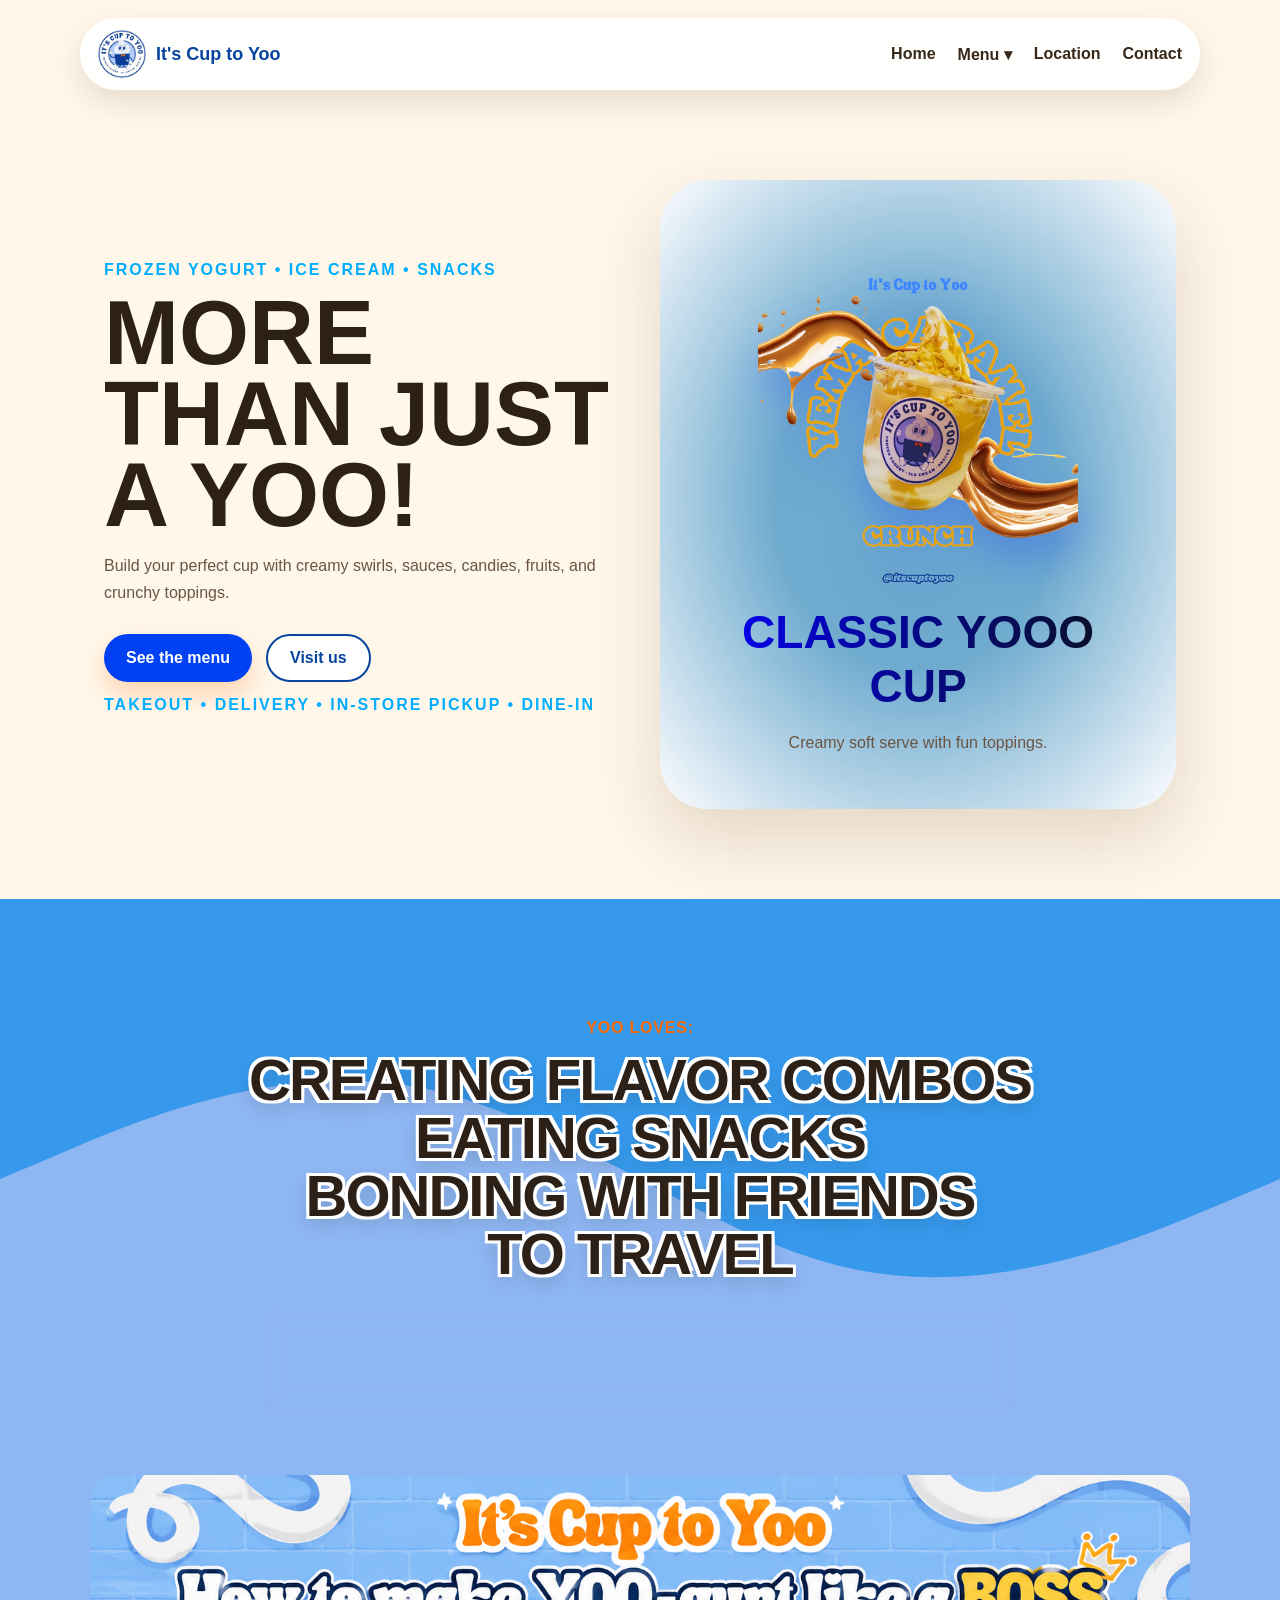
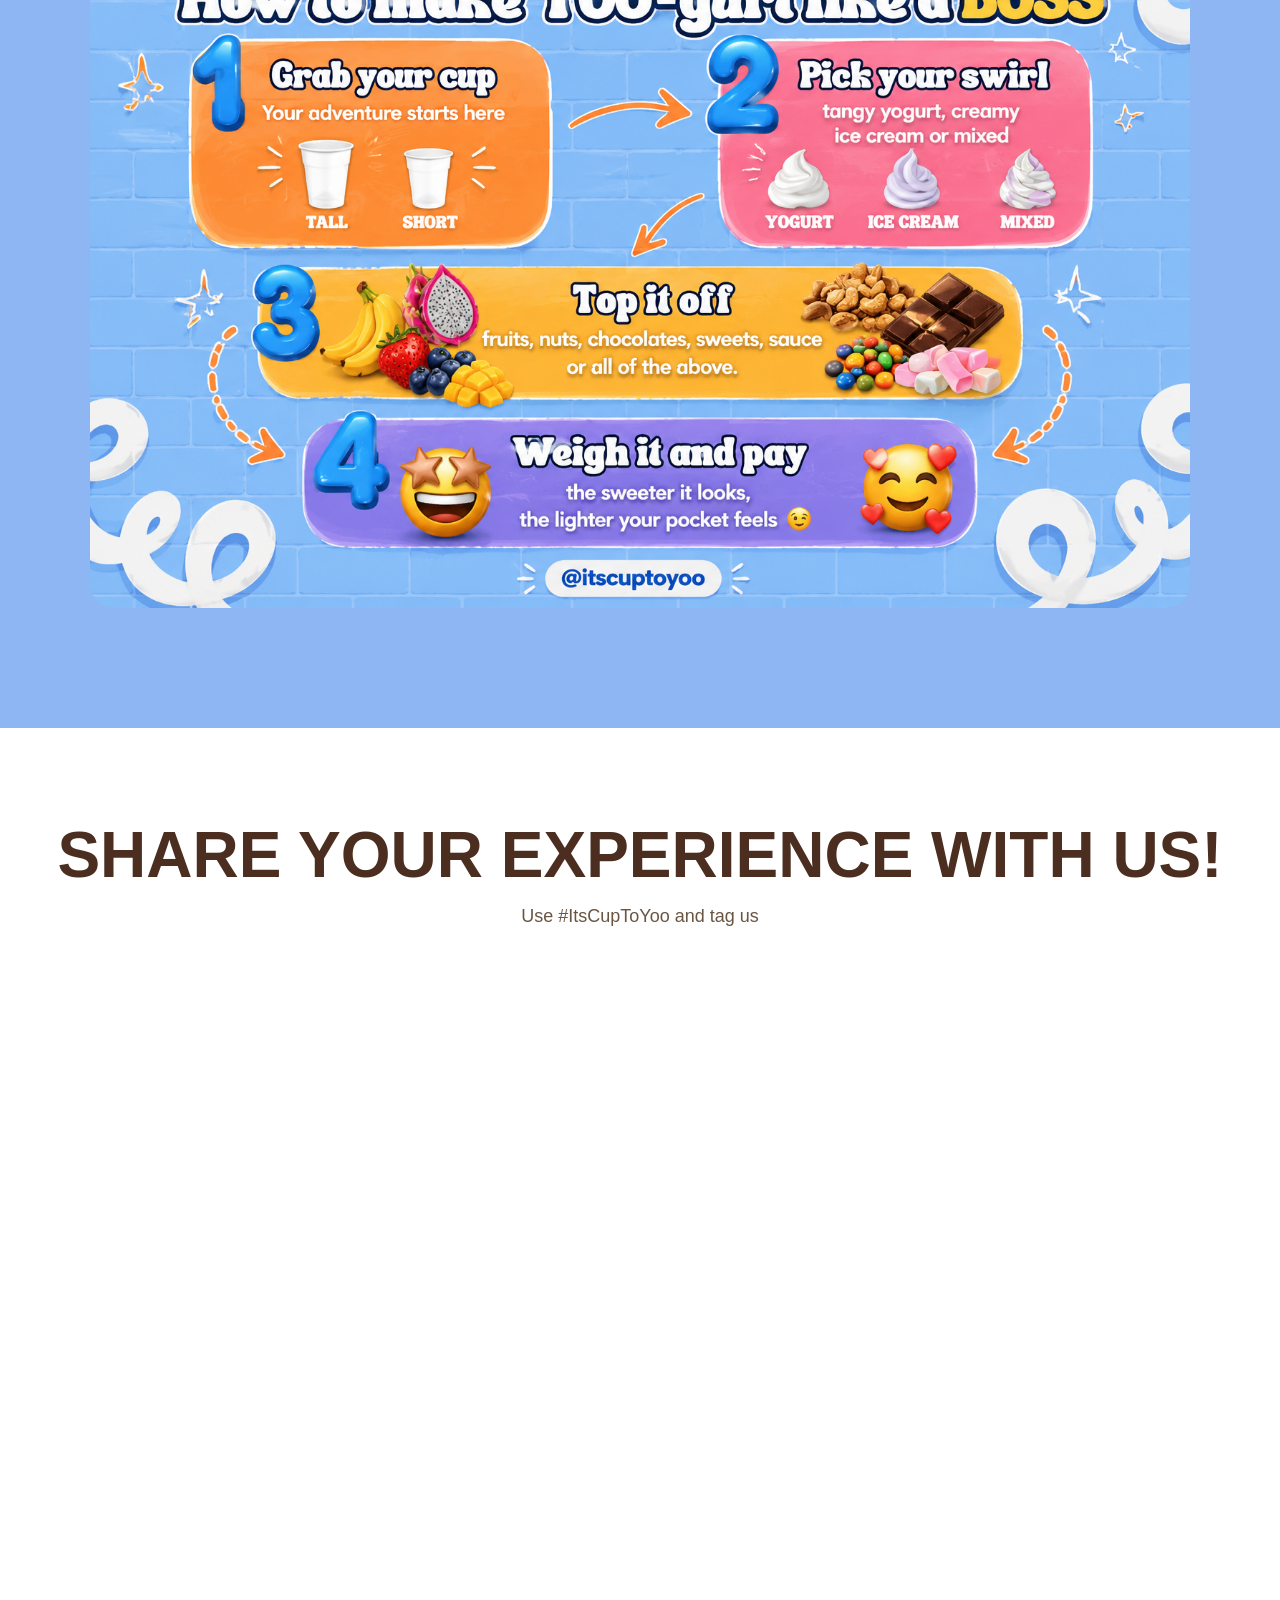
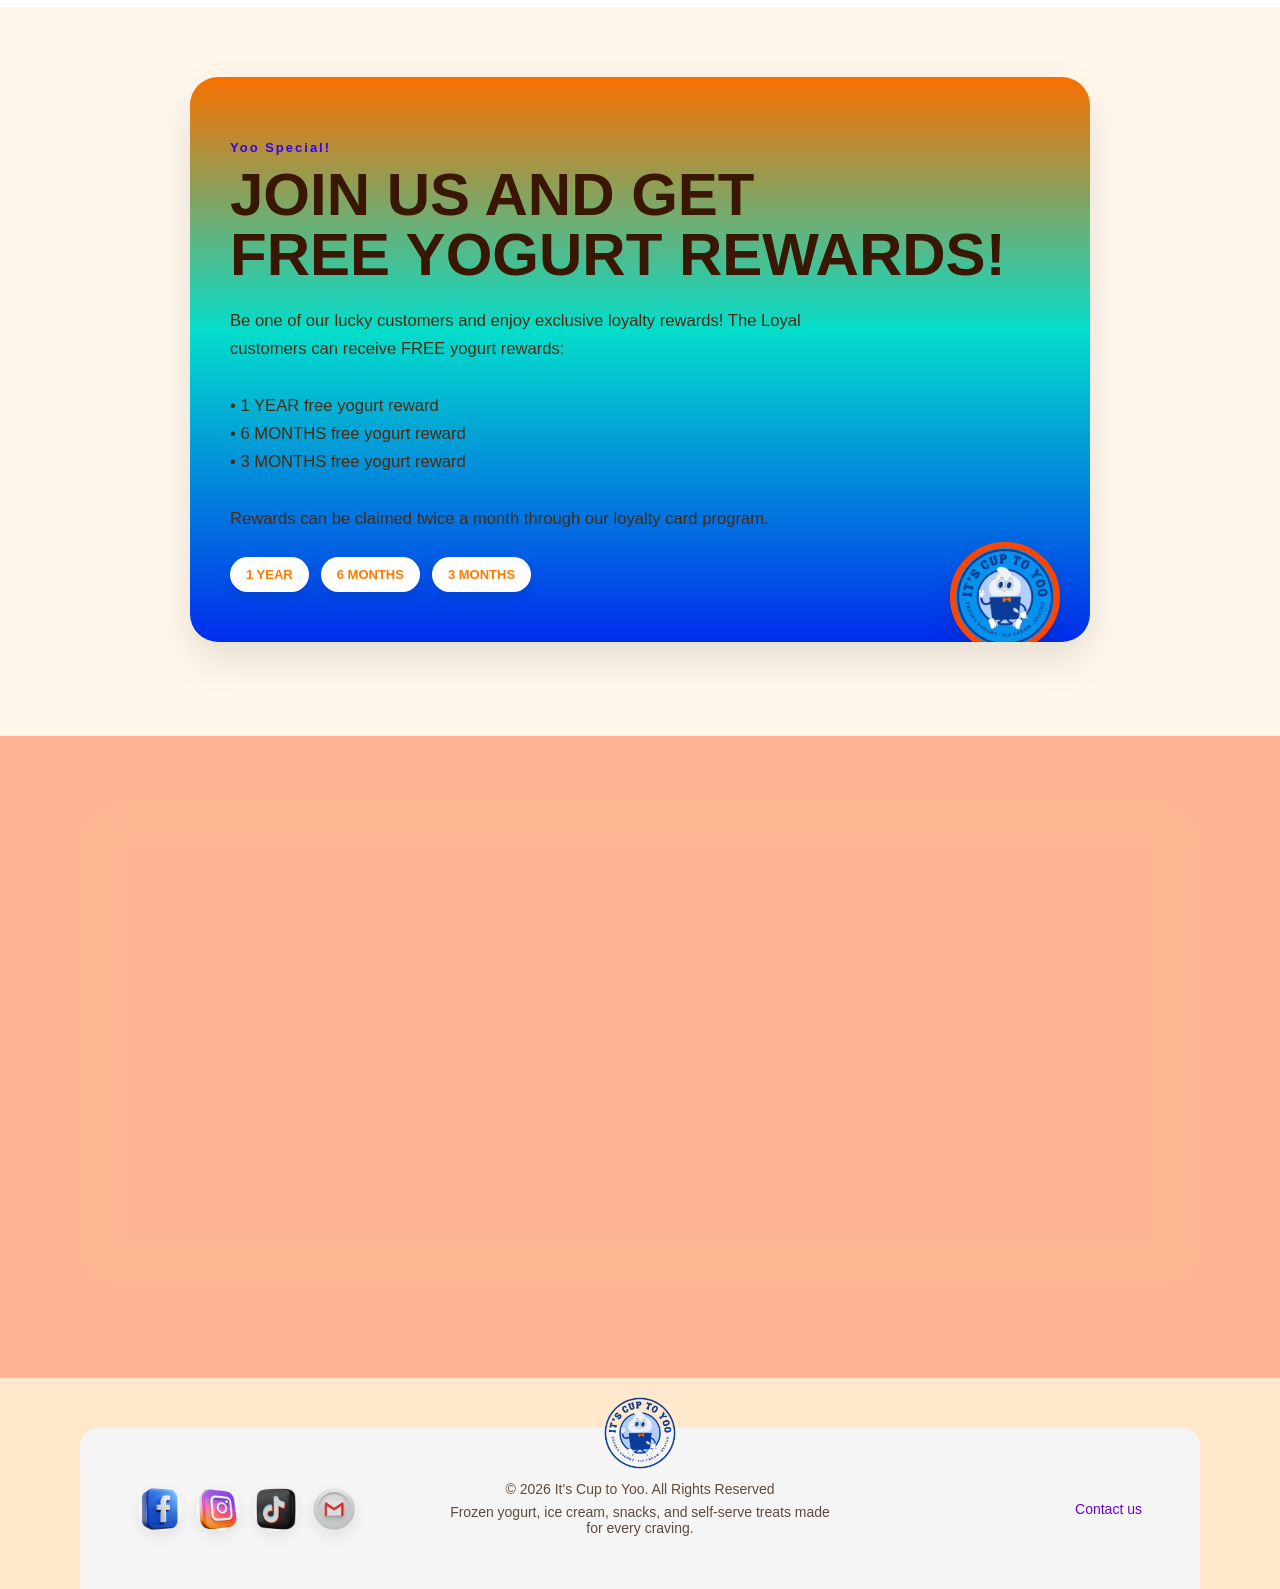
==== commit 3a4cd62f: "Add files via upload" ====
--- a/index.html
+++ b/index.html
@@ -33,7 +33,7 @@
 
   <main>
     <section class="hero" id="home"  >
-      <div class="hero-copy">
+      <div class="hero-copy" data-aos="fade-left" data-aos-duration="1000"> 
         <p class="eyebrow" >Frozen yogurt • Ice cream • Snacks</p>
         <h1>More than just A YOO!</h1>
         <p class="lead">Build your perfect cup with creamy swirls, sauces, candies, fruits, and crunchy toppings.</p>
@@ -44,103 +44,114 @@
         </div>
       </div>
 
-      <div class="hero-card" aria-live="polite">
+      <div class="hero-card" aria-live="polite" data-aos="flip-left" data-aos-duration="1000">
         <img id="hero-product" src="img/prod.webp" alt="Featured yogurt cup">
-        <h2 id="hero-title">Classic Froyo Cup</h2>
+        <h2 id="hero-title">Classic YOOO Cup</h2>
         <p id="hero-desc">Creamy soft serve with fun toppings.</p>
       </div>
     </section>
 
 <section class="menu-section" id="menu">
 
-  <div class="wave-bg">
+  <div class="wave-bg" data-aos="fade-up" data-aos-duration="900">
     <div class="wave-middle">
       <svg viewBox="0 0 1440 320" preserveAspectRatio="none">
         <path d="M0,192L80,176C160,160,320,128,480,144C640,160,800,224,960,240C1120,256,1280,224,1360,208L1440,192L1440,0L0,0Z"></path>
       </svg>
     </div>
 
-    <div class="wave-bottom">
+    <div class="wave-bottom" data-aos="fade-up" data-aos-delay="200" data-aos-duration="1000">
       <svg viewBox="0 0 1440 320" preserveAspectRatio="none">
         <path d="M0,224L80,240C160,256,320,288,480,266.7C640,245,800,171,960,149.3C1120,128,1280,160,1360,176L1440,192L1440,320L0,320Z"></path>
       </svg>
     </div>
   </div>
 
-    <div class="section-heading">
-      <p class="eyebrow">How do you cup?</p>
-      <h2>Pick a flavor, add your toppings, enjoy your cup.</h2>
-    </div>
-
-    <div class="how-to-cup">
-      <img src="img/how-to-cup.png" alt="How to cup">
-    </div>
+
+  <div class="section-heading">
+    <p class="eyebrow">Yoo Loves:</p>
+
+    <h2>
+      Creating flavor combos<br>
+      Eating snacks<br>
+      Bonding with friends<br>
+      To travel
+    </h2>
+
+    <p class="describe-text">
+      It’s Cup to Yoo is a Do-It-Yourself frozen yogurt shop where you and your friends create the perfect swirl of flavor and fun!
+    </p>
+  </div>
+
+  <div class="how-to-cup">
+    <img src="img/how-to-cup.png" alt="How to cup">
+  </div>
 
 </section>
 
-    <section class="experience-section" data-aos="fade-up">
-      <h2 data-aos="zoom-in">Share your experience with us!</h2>
-      <p data-aos="fade-up" data-aos-delay="200">Use #ItsCupToYoo and tag us</p>
+    <section class="experience-section" data-aos="fade-up" data-aos-duration="900">
+      <h2 data-aos="zoom-in" data-aos-duration="900">Share your experience with us!</h2>
+      <p data-aos="fade-up" data-aos-delay="200" data-aos-duration="900">Use #ItsCupToYoo and tag us</p>
 
       <div class="auto-scroll">
         <div class="scroll-track">
 
-          <div class="post-card">
+          <div class="post-card" data-aos="flip-left">
             <img src="img/scroll/chat.webp" alt="chat">
             <h3>It's Cup to Yoo</h3>
             <p>Happy Cup Chat Moments! 😍</p>
           </div>
 
-          <div class="post-card">
+          <div class="post-card" data-aos="flip-right" data-aos-duration="400">
             <img src="img/shares/s2.webp" alt="read">
             <h3>It's Cup to Yoo</h3>
             <p>Let's Read While Getting a Cup ✨</p>
           </div>
 
-          <div class="post-card">
+          <div class="post-card" data-aos="flip-left" data-aos-duration="400">
             <img src="img/shares/s3.webp" alt="boss">
             <h3>It's Cup to Yoo</h3>
             <p>Build Your Cup Like A Boss 🙋</p>
           </div>
 
-          <div class="post-card">
+          <div class="post-card" data-aos="flip-left" data-aos-duration="400">
             <img src="img/shares/s4.webp" alt="sundo">
             <h3>It's Cup to Yoo</h3>
             <p>Sundo Ayaw, Yogurt Gusto? 🍦</p>
           </div>
 
-          <div class="post-card">
+          <div class="post-card" data-aos="flip-right" data-aos-duration="400">
             <img src="img/shares/s5.webp" alt="alarm cup">
             <h3>It's Cup to Yoo</h3>
             <p>Set Your Yogurt Alarm 🍓</p>
           </div>
 
 
-          <div class="post-card">
+          <div class="post-card" data-aos="flip-right" data-aos-duration="400">
             <img src="img/scroll/chat.webp" alt="chatcup">
             <h3>It's Cup to Yoo</h3>
             <p>Happy Cup Chat Moments! 😍</p>
           </div>
 
-          <div class="post-card">
+          <div class="post-card" data-aos="flip-right" data-aos-duration="400">
             <img src="img/shares/s4.webp" alt="sundo">
             <h3>It's Cup to Yoo</h3>
             <p>Sundo Ayaw, Yogurt Gusto? 🍦</p>
           </div>
 
-          <div class="post-card">
+          <div class="post-card" data-aos="flip-left" data-aos-duration="400">
             <img src="img/shares/s1.webp" alt="sundayplan">
             <h3>It's Cup to Yoo</h3>
             <p>Every Sunday Plans</p>
           </div>
 
-          <div class="post-card">
+          <div class="post-card" data-aos="flip-left" data-aos-duration="400">
             <img src="img/shares/s7.webp" alt="Normal">
             <h3>It's Cup to Yoo</h3>
             <p>Back To Yoo!rmal</p>
           </div>
 
-          <div class="post-card">
+          <div class="post-card" data-aos="flip-left" data-aos-duration="400">
             <img src="img/shares/s6.webp" alt="greet">
             <h3>It's Cup to Yoo</h3>
             <p>Greetings 🍓</p>
@@ -148,8 +159,8 @@
 
         </div>
       </div>
-          <div class="follow-us" data-aos="fade-right">
-        <h2 data-aos="zoom-in">••• FOLLOW US ON:</h2>
+          <div class="follow-us" data-aos="fade-right" data-aos-duration="1200">
+        <h2 data-aos="zoom-in" data-aos-duration="1200">••• FOLLOW US ON:</h2>
         <div class="social-icons">
           <a href="https://www.facebook.com/itscuptoyoo" target="_blank">
             <img src="img/social/facebook.png" alt="Facebook">
@@ -164,9 +175,38 @@
       </div>
     </section>
 
+    <section class="loyalty-section" data-aos="zoom-out" data-aos-duration="900">
+
+      <div class="loyalty-card">
+        <div class="loyalty-content">
+          <p class="loyalty-eyebrow">Yoo Special!</p>
+          <h2>
+            JOIN US AND GET<br>
+            FREE YOGURT REWARDS!
+          </h2>
+          <p class="loyalty-text">
+            Be one of our lucky customers and enjoy exclusive loyalty rewards!
+            The Loyal customers can receive FREE yogurt rewards:
+            <br><br>
+            • 1 YEAR free yogurt reward<br>
+            • 6 MONTHS free yogurt reward<br>
+            • 3 MONTHS free yogurt reward<br><br>
+            Rewards can be claimed twice a month through our loyalty card program.
+          </p>
+          <div class="reward-tags">
+            <span>1 YEAR</span>
+            <span>6 MONTHS</span>
+            <span>3 MONTHS</span>
+          </div>
+        </div>
+        <div class="loyalty-icon">
+          <img src="img/logo.webp" alt="Logo">
+        </div>
+      </div>
+    </section>
 
     <section class="location" id="shop">
-      <div class="loc-card">
+      <div class="loc-card" data-aos="zoom-out" data-aos-duration="1200">
         <div>
           <h2>Come cup with us</h2>
           <p>Fresh toppings, colorful cups, cozy seats, and happy dessert moments.</p>
@@ -217,6 +257,15 @@
     </div>
 
   </footer>
+  <script src="https://unpkg.com/aos@next/dist/aos.js"></script>
+  <script>
+    AOS.init({
+      offset: 120,
+      duration: 800,
+      easing: 'ease-out-cubic',
+      once: true
+    });
+  </script>
   <script src="js/script.js"></script>
   <script src="https://unpkg.com/aos@next/dist/aos.js"></script>
   <script>
--- a/css/yogurt.css
+++ b/css/yogurt.css
@@ -3,6 +3,8 @@
 * {
   box-sizing: border-box;
 }
+
+
 
 html {
   scroll-behavior: smooth;
@@ -14,6 +16,26 @@
   font-family: Arial, Helvetica, sans-serif;
   background: #fff7ea;
 }
+
+body.menu-page {
+  position: relative;
+  background: radial-gradient(circle at top left, #fff9d8 0%, #fff2dc 28%, #f7e6c8 52%, #fff7ea 100%);
+  overflow-x: hidden;
+}
+
+body.menu-page::before {
+  content: "";
+  position: absolute;
+  top: -220px;
+  left: -20%;
+  width: 180%;
+  height: 420px;
+  background: radial-gradient(circle at 22% 30%, rgba(255,255,255,0.95) 0%, rgba(255,255,255,0) 48%),
+    linear-gradient(180deg, rgba(255,238,165,0.95) 0%, rgba(255,255,255,0.16) 100%);
+  clip-path: polygon(0 58%, 14% 48%, 32% 54%, 50% 40%, 66% 46%, 81% 38%, 100% 45%, 100% 100%, 0 100%);
+  z-index: -1;
+}
+
 
 img {
   max-width: 100%;
@@ -111,7 +133,7 @@
 .menu-button {
   display: none;
   border: 0;
-  background: #ff6b00;
+  background: #266afd;
   color: #ffffff;
   border-radius: 999px;
   padding: 8px 12px;
@@ -343,19 +365,67 @@
   z-index: 2;
 }
 
+.section-heading h2 {
+  font-size: clamp(42px, 7vw, 92px);
+  line-height: 0.95;
+  font-weight: 900;
+
+  color: #2b170d;
+
+  text-transform: uppercase;
+
+  text-shadow:
+    -3px -3px 0 #fff,
+     3px -3px 0 #fff,
+    -3px  3px 0 #fff,
+     3px  3px 0 #fff,
+     0px  8px 18px rgba(0,0,0,0.18);
+
+  letter-spacing: -2px;
+
+  margin: 18px auto 28px;
+
+  max-width: 1200px;
+}
+
+.eyebrow {
+  color: #00aeff;
+  font-weight: 900;
+  letter-spacing: 2px;
+  text-transform: uppercase;
+}
+
+.describe-text {
+  max-width: 760px;
+  margin: 24px auto 0;
+  padding: 18px 24px;
+  background: rgba(255,255,255,0.45);
+  backdrop-filter: blur(10px);
+  border: 3px solid rgba(255,255,255,0.5);
+  border-radius: 22px;
+  color: #003e98;
+  font-size: clamp(15px, 1.6vw, 22px);
+  line-height: 1.6;
+  font-weight: 700;
+  box-shadow: 0 10px 30px rgba(0,0,0,0.12);
+}
+
 .how-to-cup {
-  position: relative;
-  z-index: 2;
-  width: min(1000px, 95%);
-  margin: 25px auto 0;
+  width: 100%;
+  max-width: 1100px;
+  margin: 40px auto 0;
+  display: flex;
+  justify-content: center;
 }
 
 .how-to-cup img {
-  width: 200%;
-  display: block;
-  border-radius: 28px;
-  box-shadow: 0 20px 60px rgba(0,0,0,0.18);
-}
+  width: 100%;
+  max-width: 1100px;
+  height: auto;
+  object-fit: contain;
+  border-radius: 24px;
+}
+
 
 .section-heading {
   width: min(900px, 100%);
@@ -469,6 +539,125 @@
   gap: 40px;
   width: min(1120px, 100%);
   margin: 0 auto;
+}
+
+.menu-showcase {
+  width: min(1120px, 100%);
+  margin: 0 auto;
+  padding: 40px 24px 100px;
+}
+
+.menu-row {
+  display: grid;
+  grid-template-columns: 1fr 1fr;
+  align-items: center;
+  gap: 48px;
+  position: relative;
+  margin-bottom: 80px;
+}
+
+.menu-row:nth-child(even) {
+  grid-template-columns: 1fr 1fr;
+}
+
+.menu-row .menu-text {
+  max-width: 560px;
+  padding: 36px 30px;
+  border-radius: 40px;
+  background: linear-gradient(135deg, #00d9ff9c, #ff460281);
+  box-shadow: 0 30px 60px rgba(60, 32, 12, 0.14);
+}
+
+.menu-row .menu-text h1,
+.menu-row .menu-text h2 {
+  margin: 0 0 18px;
+  color: #ff6600;
+  line-height: 1.05;
+}
+
+.menu-row .menu-text h1 {
+  font-size: clamp(44px, 6vw, 76px);
+  letter-spacing: -0.08em;
+}
+
+.menu-row .menu-text h2 {
+  font-size: clamp(30px, 3.5vw, 48px);
+  text-transform: uppercase;
+  color: #d86f19;
+}
+
+.menu-row .menu-text p {
+  margin: 0;
+  color: #5a4632;
+  font-size: clamp(16px, 1.25vw, 20px);
+  line-height: 1.8;
+}
+
+.menu-row .image-design {
+  position: relative;
+  display: flex;
+  justify-content: center;
+  align-items: center;
+  min-height: 420px;
+}
+
+.menu-row .image-design::before {
+  content: '';
+  position: absolute;
+  inset: 0;
+  border-radius: 50%;
+  filter: blur(48px);
+  opacity: 0.7;
+  transform: scale(0.95);
+}
+
+.menu-row.smoothie .image-design::before {
+  background: radial-gradient(circle at top, rgba(255, 198, 40, 0.32), transparent 58%);
+}
+
+.menu-row.bowls .image-design::before {
+  background: radial-gradient(circle at top right, rgba(0, 167, 255, 0.28), transparent 52%);
+}
+
+.menu-row.cakes .image-design::before {
+  background: radial-gradient(circle at top left, rgba(252, 207, 58, 0.24), transparent 52%);
+}
+
+.menu-row .image-design img {
+  width: min(460px, 100%);
+  border-radius: 50%;
+  border: 12px solid rgba(255, 255, 255, 0.9);
+  box-shadow: 0 40px 70px rgba(0, 0, 0, 0.18);
+  transform: translateY(-8px);
+}
+
+@media (max-width: 980px) {
+  .menu-row {
+    grid-template-columns: 1fr;
+    gap: 30px;
+  }
+
+  .menu-row:nth-child(even) {
+    grid-template-columns: 1fr;
+  }
+
+  .menu-row .menu-text {
+    padding: 28px 24px;
+  }
+}
+
+@media (max-width: 680px) {
+  .menu-row .menu-text h1 {
+    font-size: clamp(32px, 8vw, 48px);
+  }
+
+  .menu-row .menu-text h2 {
+    font-size: clamp(24px, 5vw, 34px);
+  }
+
+  .menu-row .image-design {
+    min-height: auto;
+  }
 }
 
 .cake-copy {
@@ -671,11 +860,6 @@
 .location {
   position: relative;
   padding: 90px 24px;
-  background:
-    radial-gradient(circle at 15% 20%, rgba(12, 106, 212, 0.55), transparent 26%),
-    radial-gradient(circle at 85% 25%, rgba(46, 69, 107, 0.55), transparent 28%),
-    radial-gradient(circle at 55% 95%, rgba(255, 210, 92, 0.65), transparent 35%),
-    linear-gradient(135deg, #13b0b6, #2000d6);
   overflow: hidden;
 }
 
@@ -688,18 +872,19 @@
   margin: 0 auto;
   padding: 30px;
   border-radius: 44px;
-
-  background: rgba(255, 255, 255, 0.18);
-  border: 1px solid rgba(255, 255, 255, 0.55);
+  background: rgba(252, 71, 0, 0.377);
+  border: 3px solid rgb(255, 255, 255);
   box-shadow: 0 24px 60px rgba(62, 33, 10, 0.18);
-
   backdrop-filter: blur(22px);
   -webkit-backdrop-filter: blur(22px);
 }
 
-.loc-card h2,
+.loc-card h2{
+  color: orangered;
+  
+}
 .loc-card p {
-  color: #ffffff;
+  color: #fcfcfc;
 }
 
 .loc-card iframe {
@@ -712,8 +897,8 @@
 .site-footer {
   position: relative;
   width: 100%;
-  margin: 120px 0 0;
-  padding: 80px 0 0;
+  margin: 0px auto;
+  padding: 50px 0 0;
   background: #ffe8cc;
   display: block;
 }
@@ -771,7 +956,6 @@
   width: 44px;
   height: 44px;
   border-radius: 50%;
-  background: #ffffff;
   display: flex;
   align-items: center;
   justify-content: center;
@@ -784,9 +968,7 @@
 
 .footer-copy {
   text-align: center;
-
   color: #5d4b3d;
-
   font-size: 14px;
 }
 
@@ -1285,13 +1467,18 @@
   gap: 40px;
 }
 
+
 .more-menu article img {
-  max-height: 430px;
-  width: 100%;
-  object-fit: contain;
+  width: 100%;
+  max-width: 520px;
+  aspect-ratio: 1 / 1;
+  object-fit: cover;
   border-radius: 50%;
-  background: linear-gradient(180deg, #fff35b, #ffffff);
-  filter: drop-shadow(0 24px 18px rgba(81, 46, 21, 0.18));
+  background:
+  linear-gradient(180deg,#a5eb03 0%,#ffffff 100%);
+  padding: 30px;
+  filter:
+  drop-shadow(0 24px 18px rgba(81, 46, 21, 0.18));
 }
 
 .more-menu article h2 {
@@ -1456,3 +1643,103 @@
     object-fit: contain;
   }
 }
+
+.loyalty-section {
+  padding: 70px 20px;
+  background: #f4f4f40a;
+}
+
+.loyalty-card {
+  position: relative;
+  max-width: 900px;
+  margin: auto;
+  padding: 50px 40px;
+  border-radius: 28px;
+  background:
+    linear-gradient(
+      180deg,
+      #f87000 0%,
+      #04ddcb 45%,
+      #012dee 100%
+    );
+
+  box-shadow:
+    0 18px 40px rgba(0,0,0,0.1);
+  overflow: hidden;
+}
+
+.loyalty-eyebrow {
+  color: #3400f1;
+  font-weight: 900;
+  letter-spacing: 2px;
+  margin-bottom: 10px;
+  font-size: 13px;
+}
+
+.loyalty-card h2 {
+  margin: 0;
+  color: #3a1705;
+  font-size: clamp(32px, 5vw, 60px);
+  line-height: 1;
+  font-weight: 900;
+  text-transform: uppercase;
+}
+
+.loyalty-text {
+  max-width: 620px;
+  margin-top: 22px;
+  color: #4b2a12;
+  font-size: clamp(14px, 1.3vw, 18px);
+  line-height: 1.7;
+}
+
+.reward-tags {
+  display: flex;
+  gap: 12px;
+  flex-wrap: wrap;
+  margin-top: 24px;
+}
+
+.reward-tags span {
+  padding: 10px 16px;
+  border-radius: 999px;
+  background: white;
+  color: #ff7a00;
+  font-size: 13px;
+  font-weight: 900;
+  box-shadow: 0 6px 14px rgba(0,0,0,0.08);
+}
+
+.loyalty-icon {
+  position: absolute;
+  right: 30px;
+  bottom: -10px;
+  width: 110px;
+  height: 110px;
+  border-radius: 50%;
+  background: #0591ee;
+  display: flex;
+  align-items: center;
+  justify-content: center;
+  font-size: 48px;
+  border: 6px solid orangered;
+  box-shadow: 0 12px 24px rgba(0,0,0,0.12);
+}
+
+@media (max-width: 768px) {
+  .loyalty-card {
+    padding: 34px 24px 90px;
+  }
+  .loyalty-card h2 {
+    font-size: 38px;
+  }
+  .loyalty-text {
+    font-size: 14px;
+  }
+  .loyalty-icon {
+    width: 85px;
+    height: 85px;
+    right: 16px;
+    font-size: 36px;
+  }
+}
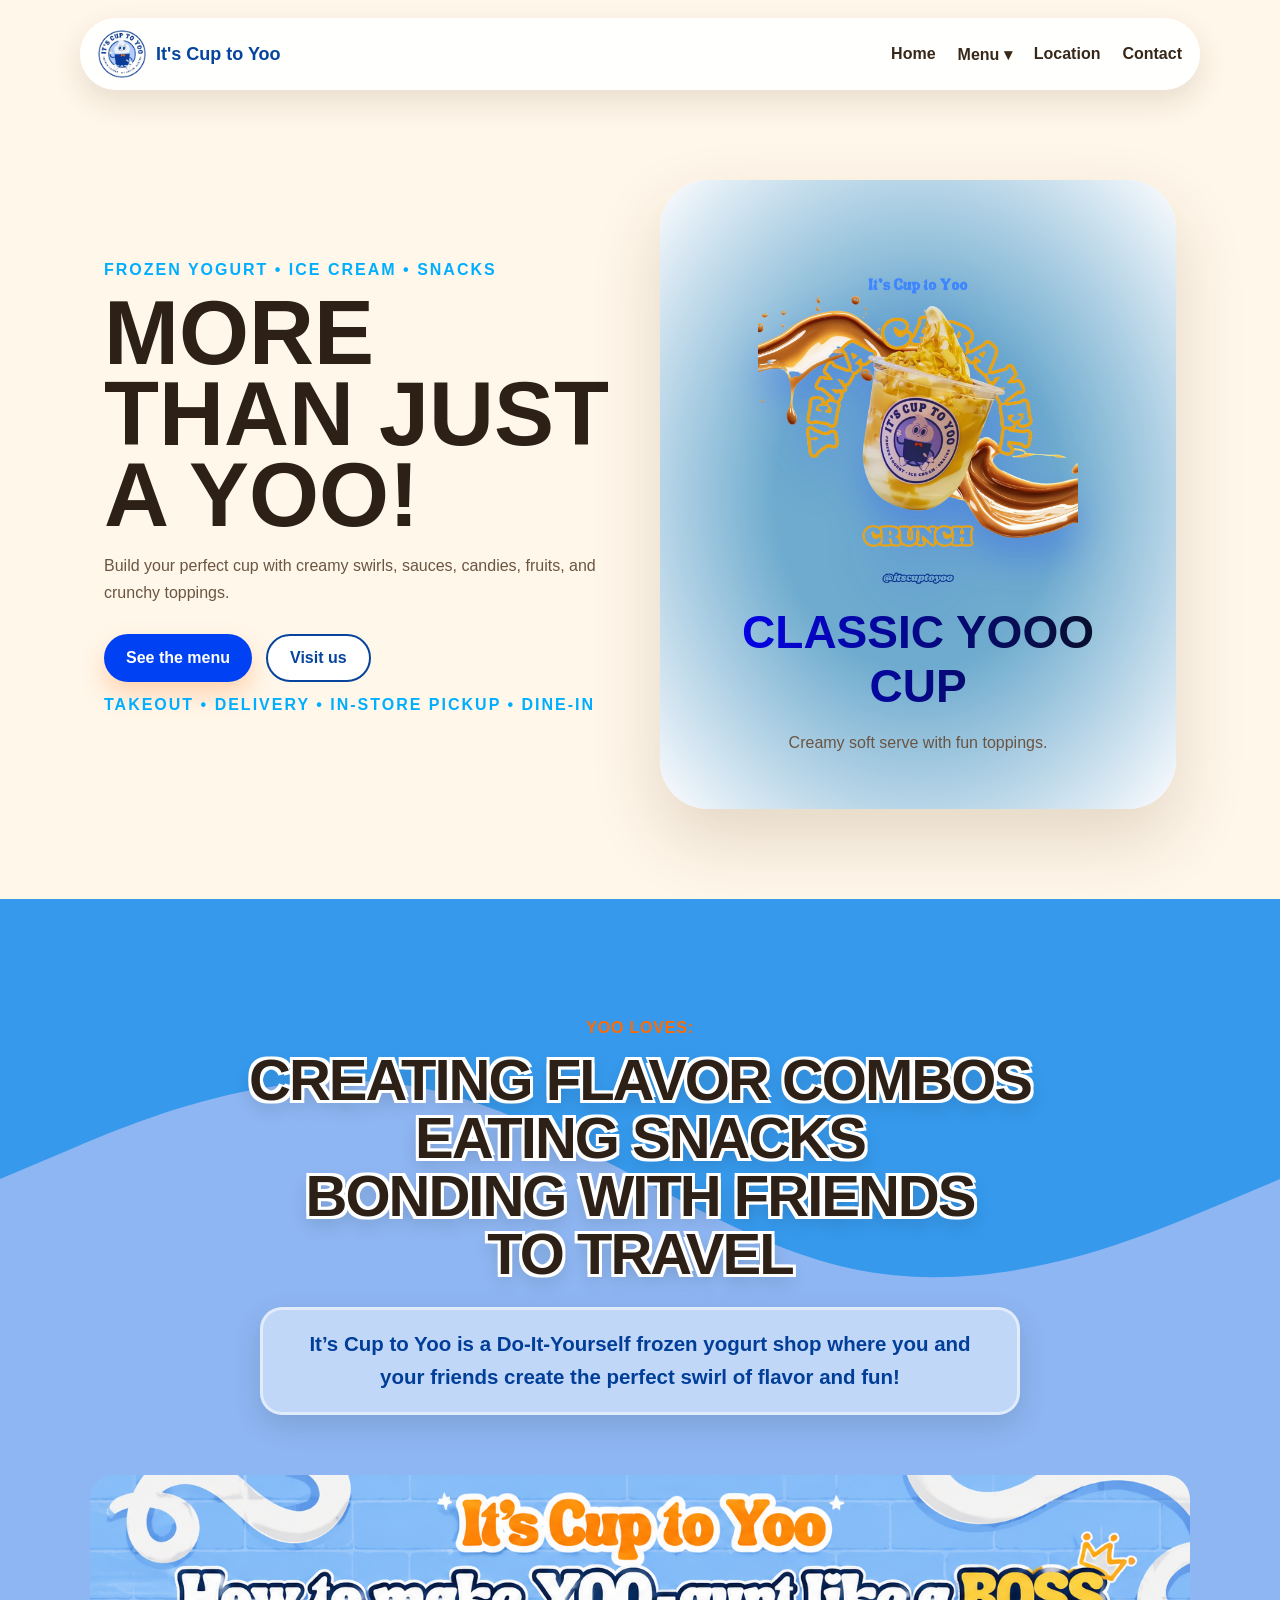
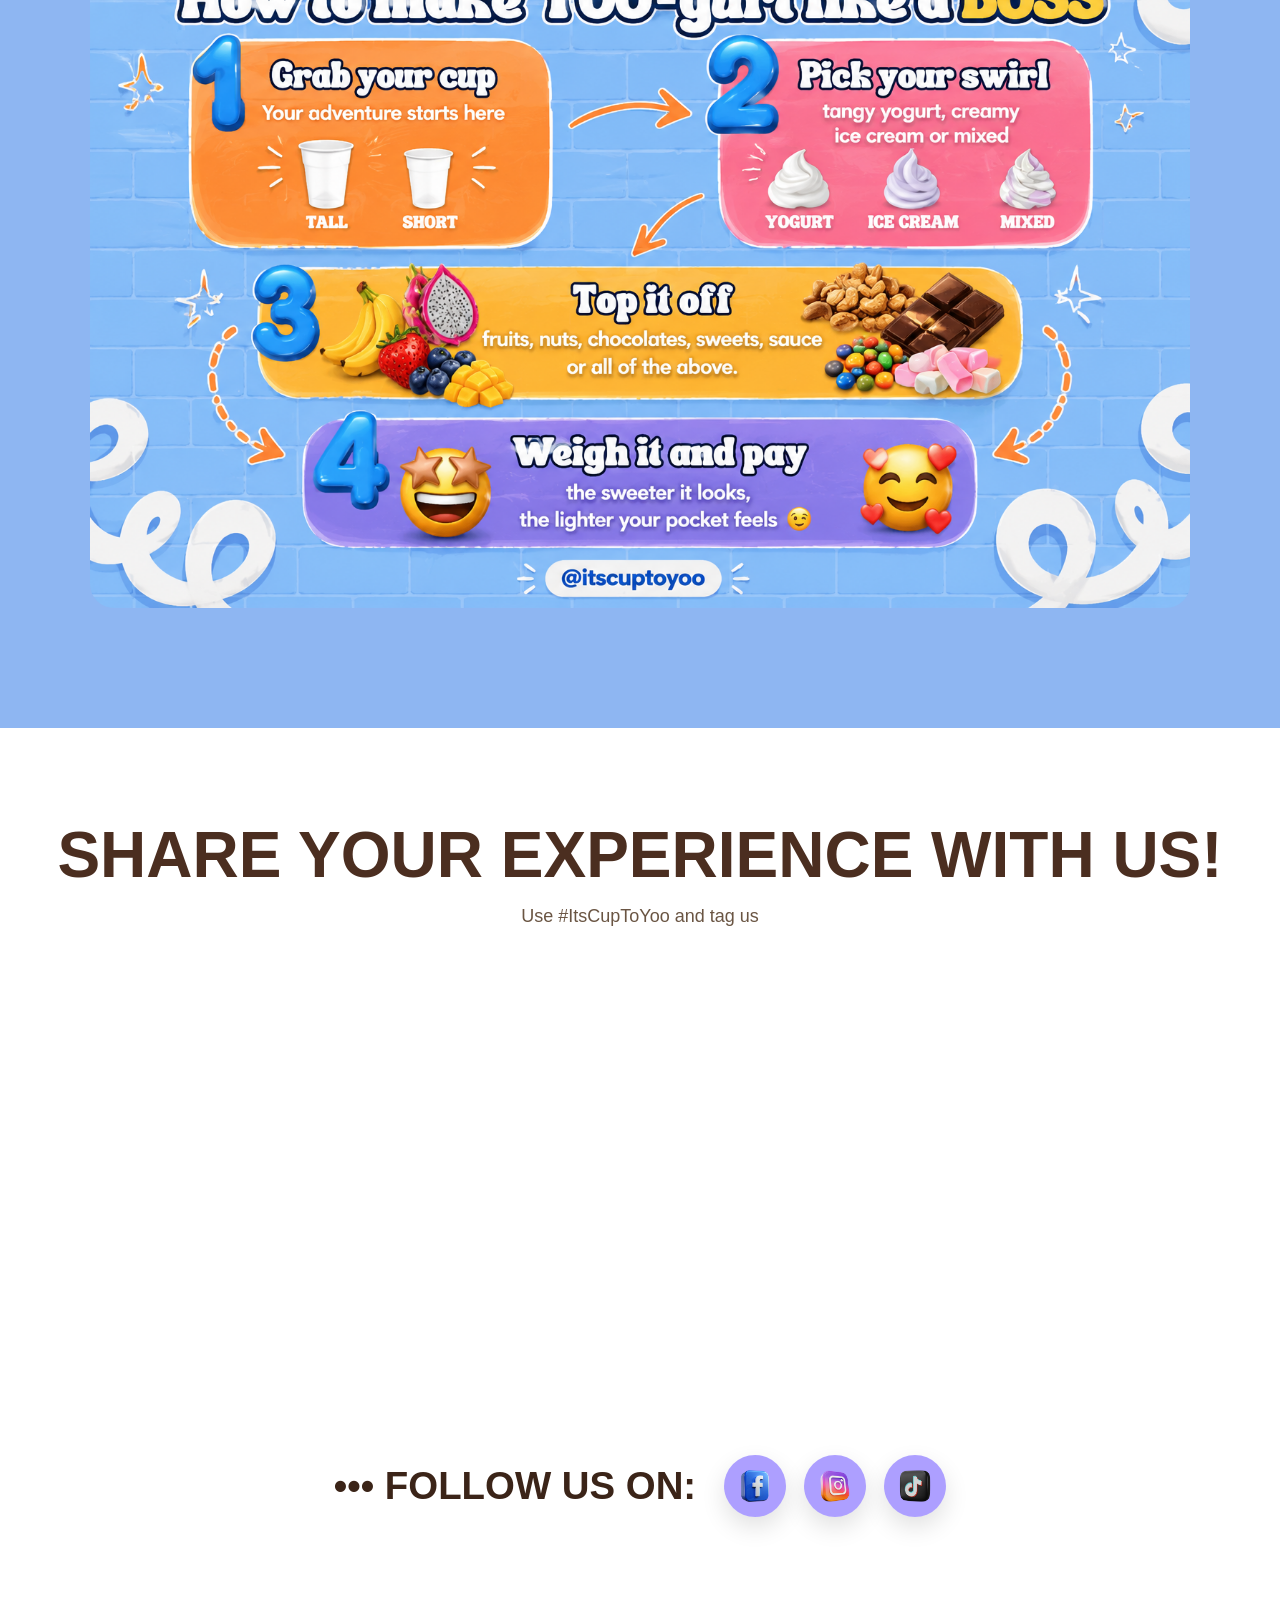
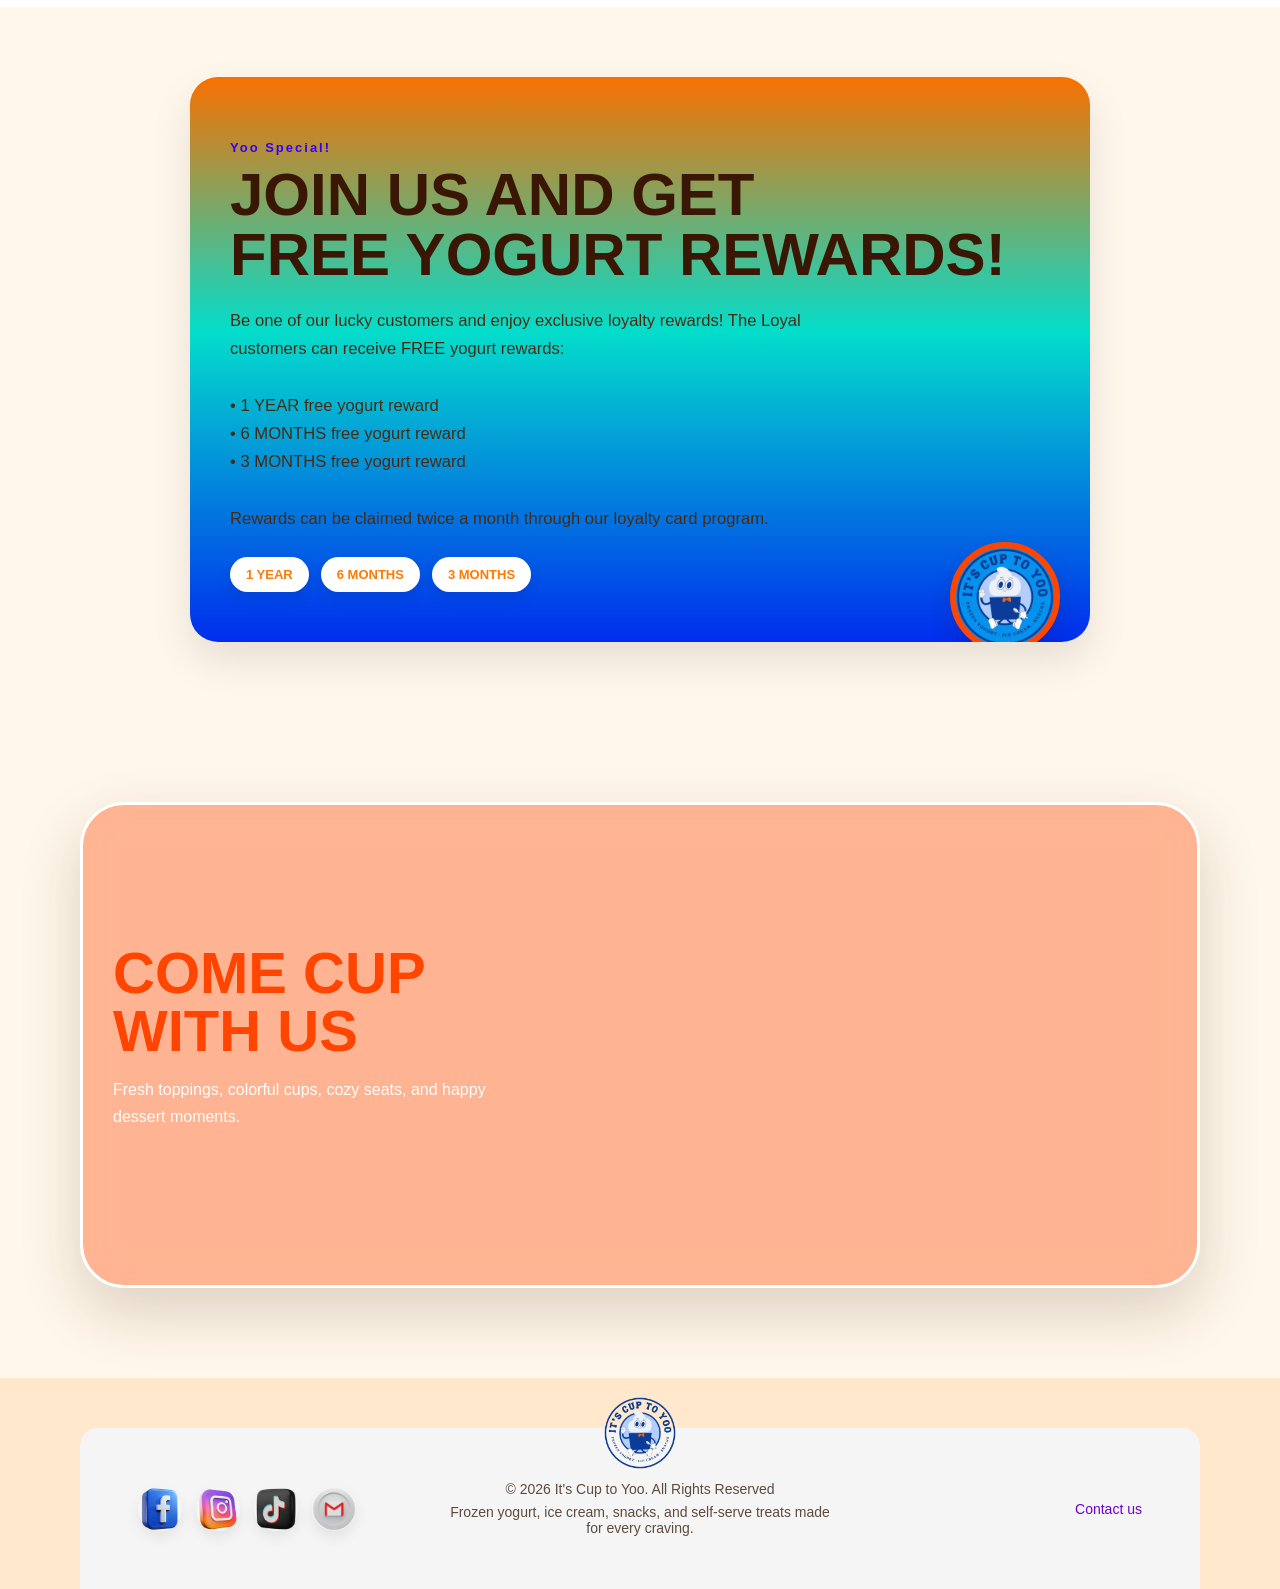
==== commit 494be72c: "Add files via upload" ====
--- a/index.html
+++ b/index.html
@@ -5,7 +5,8 @@
   <meta name="viewport" content="width=device-width, initial-scale=1.0">
   <title>It's Cup to Yoo</title>
   <link rel="stylesheet" href="css/yogurt.css">
-  <link rel="stylesheet" href="https://unpkg.com/aos@next/dist/aos.css" />
+  <link rel="stylesheet" href="https://unpkg.com/aos@next/dist/aos.css">
+  <link rel="icon" href="img/logo1.webp" type="image/webp">
 </head>
 <body>
   <header class="site-header">
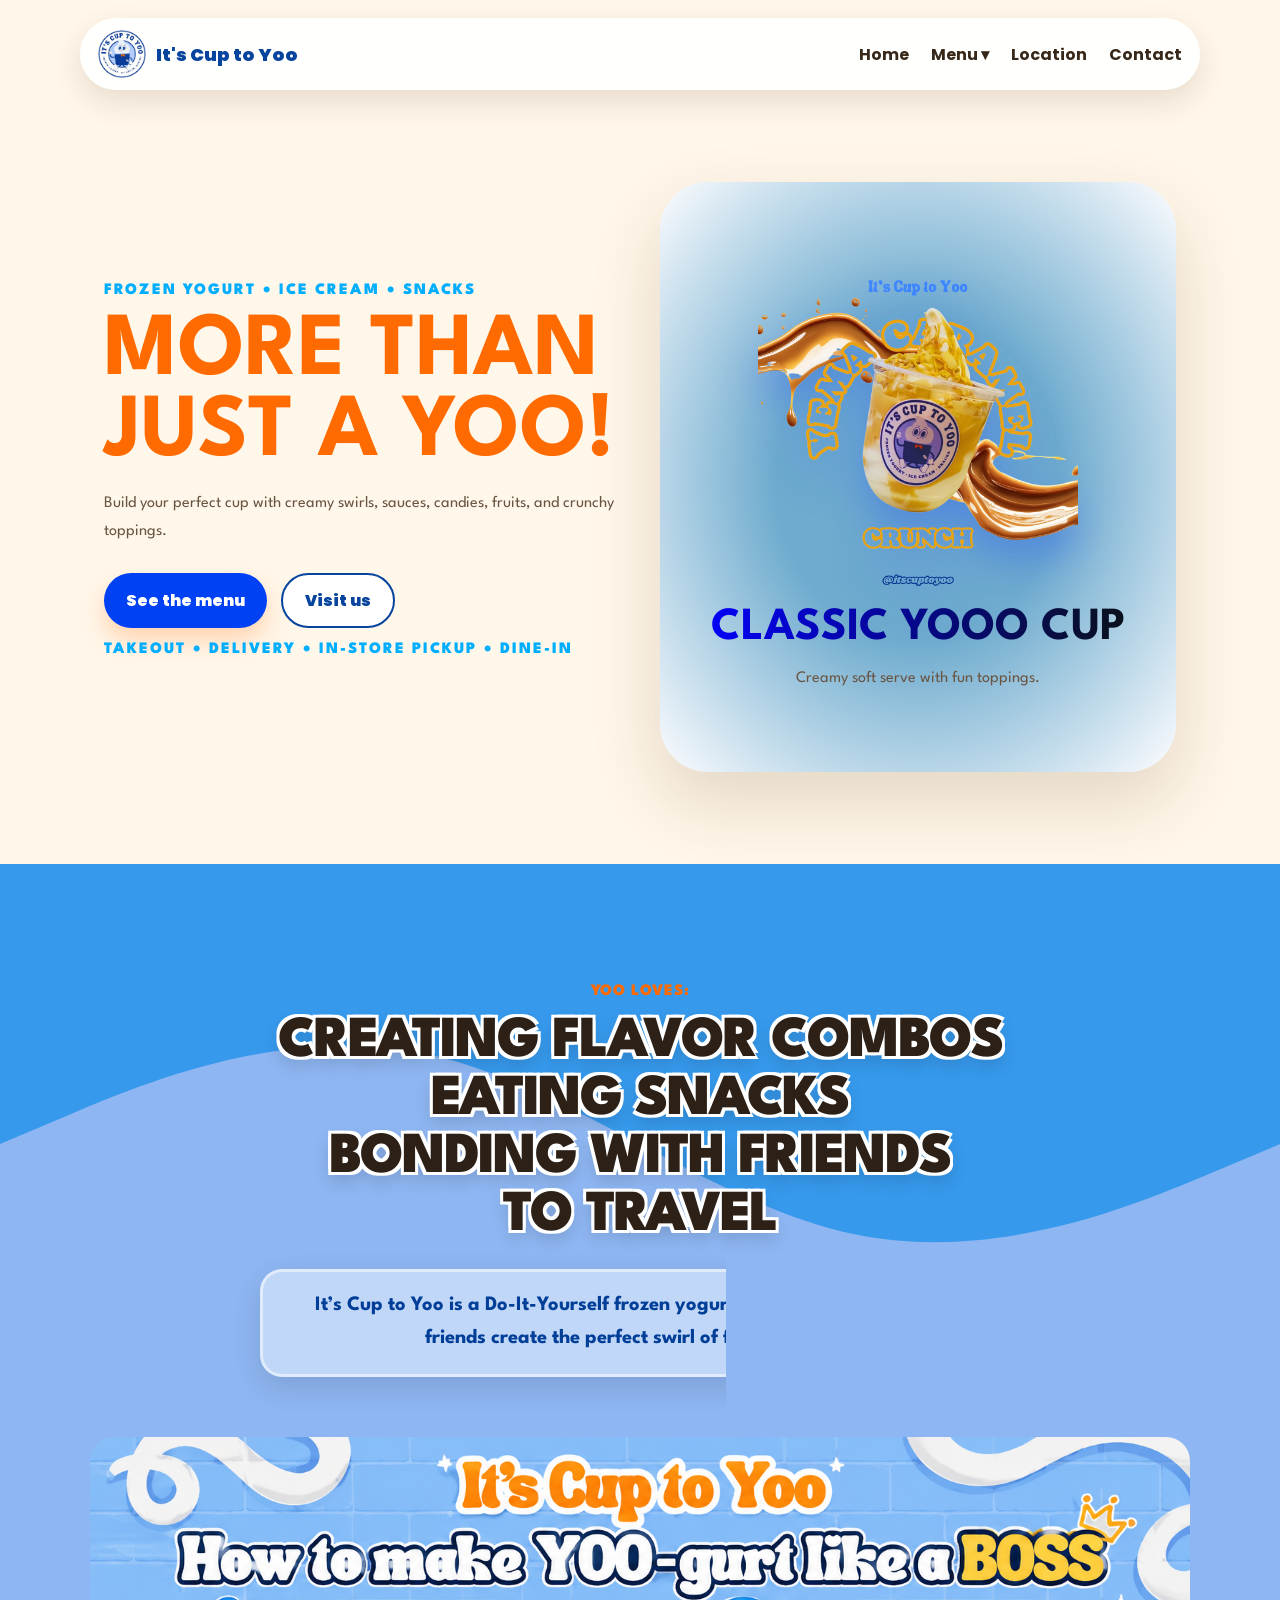
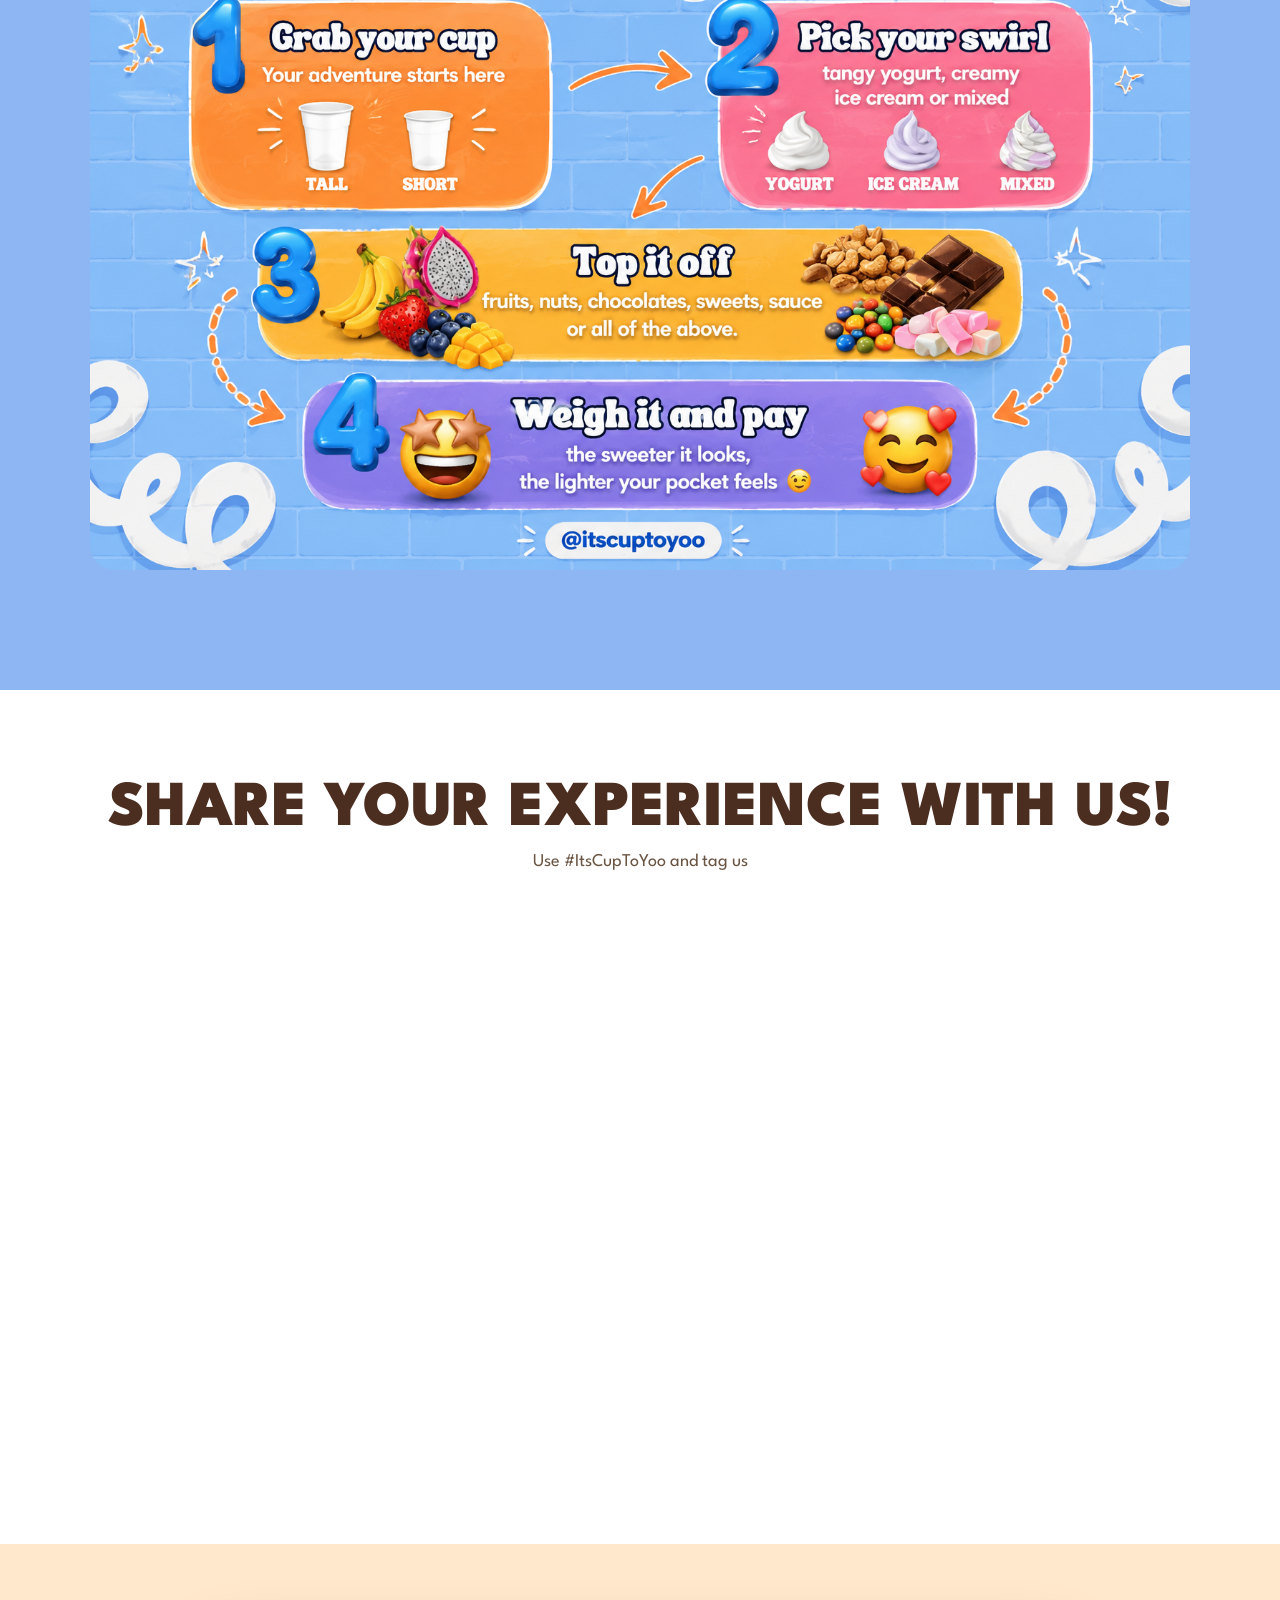
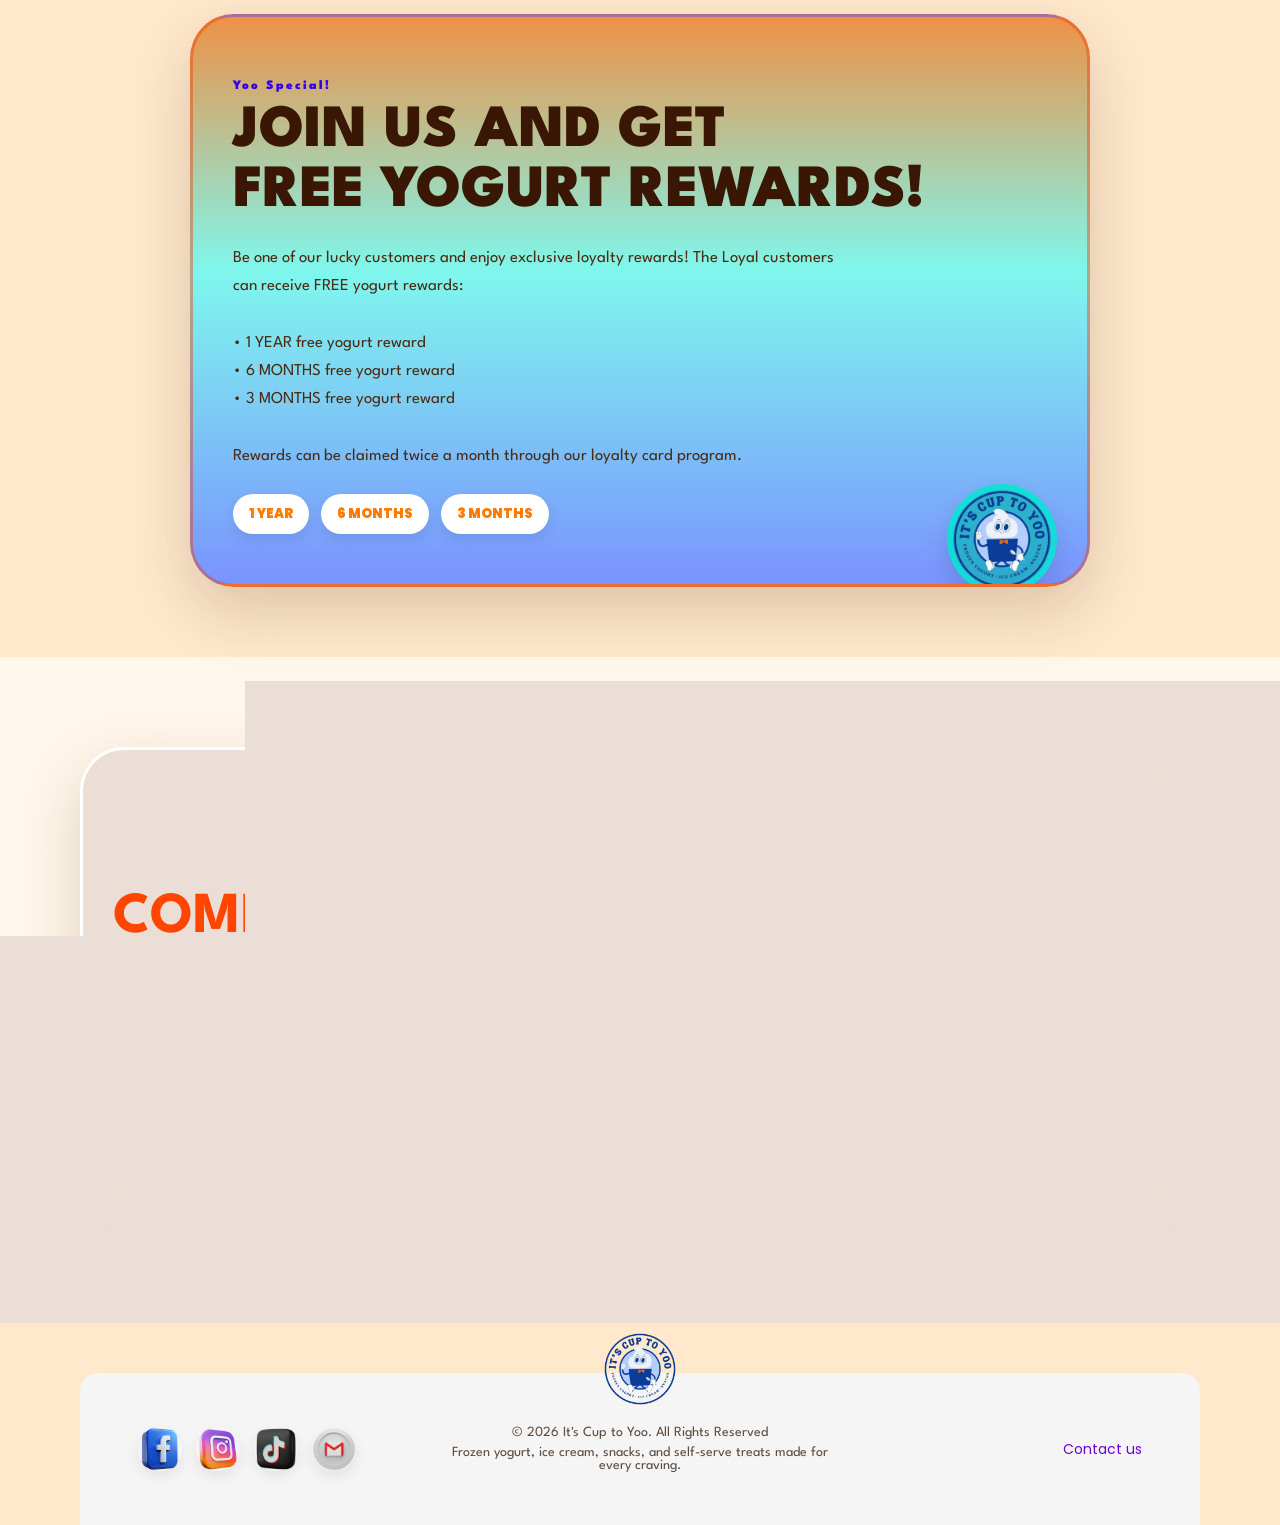
==== commit dae04d79: "Add files via upload" ====
--- a/index.html
+++ b/index.html
@@ -7,6 +7,7 @@
   <link rel="stylesheet" href="css/yogurt.css">
   <link rel="stylesheet" href="https://unpkg.com/aos@next/dist/aos.css">
   <link rel="icon" href="img/logo1.webp" type="image/webp">
+  <link href="https://fonts.googleapis.com/css2?family=League+Spartan:wght@700;800;900&family=Poppins:wght@300;400;500;600&display=swap" rel="stylesheet">
 </head>
 <body>
   <header class="site-header">
--- a/css/yogurt.css
+++ b/css/yogurt.css
@@ -13,7 +13,7 @@
 body {
   margin: 0;
   color: #372819;
-  font-family: Arial, Helvetica, sans-serif;
+  font-family: 'Poppins', sans-serif;
   background: #fff7ea;
 }
 
@@ -36,6 +36,13 @@
   z-index: -1;
 }
 
+h1,
+h2,
+h3,
+p {
+  font-family:'League Spartan', sans-serif;
+  font-weight:500px;
+}
 
 img {
   max-width: 100%;
@@ -157,6 +164,9 @@
   min-height: 86vh;
   width: min(1120px, 100%);
   margin: 0 auto;
+}
+.hero h1{
+  color: #ff6b00;
 }
 
 .eyebrow {
@@ -872,7 +882,7 @@
   margin: 0 auto;
   padding: 30px;
   border-radius: 44px;
-  background: rgba(252, 71, 0, 0.377);
+  background: rgba(201, 182, 182, 0.377);
   border: 3px solid rgb(255, 255, 255);
   box-shadow: 0 24px 60px rgba(62, 33, 10, 0.18);
   backdrop-filter: blur(22px);
@@ -884,7 +894,7 @@
   
 }
 .loc-card p {
-  color: #fcfcfc;
+  color: #f07501;
 }
 
 .loc-card iframe {
@@ -1497,7 +1507,13 @@
 .slide,
 .slide img,
 .slide-product-img,
-.slide-bg-img {
+.slide-bg-img,
+.slider-headings,
+.slide-copy,
+.slider h1,
+.slider p,
+.slider h2,
+.slider span {
   user-select: none;
   -webkit-user-select: none;
   -webkit-user-drag: none;
@@ -1633,8 +1649,8 @@
   }
 
   .slide-bg-img {
-    width: 220%;
-    height: 220%;
+    width: 100%;
+    height: 100%;
   }
 
   .slide-product-img {
@@ -1646,7 +1662,8 @@
 
 .loyalty-section {
   padding: 70px 20px;
-  background: #f4f4f40a;
+  background: #ffe8cc
+  
 }
 
 .loyalty-card {
@@ -1655,16 +1672,18 @@
   margin: auto;
   padding: 50px 40px;
   border-radius: 28px;
-  background:
+  border-radius: 44px;
+    background:
     linear-gradient(
       180deg,
-      #f87000 0%,
-      #04ddcb 45%,
-      #012dee 100%
+      #ee9247 0%,
+      #7ff7ed 45%,
+      rgb(122, 147, 255) 100%
     );
-
-  box-shadow:
-    0 18px 40px rgba(0,0,0,0.1);
+  border: 3px solid rgba(240, 56, 0, 0.418);
+  box-shadow: 0 24px 60px rgba(62, 33, 10, 0.18);
+  backdrop-filter: blur(22px);
+  -webkit-backdrop-filter: blur(22px);
   overflow: hidden;
 }
 
@@ -1688,7 +1707,39 @@
 .loyalty-text {
   max-width: 620px;
   margin-top: 22px;
-  color: #4b2a12;
+  color: #4b2a12;@media (max-width:768px){
+
+  .topping-banana,
+  .topping-crushg,
+  .topping-springkle,
+  .topping-minim,
+  .topping-grapes,
+  .topping-nips,
+  .topping-mangt{
+    left:auto;
+    right:auto;
+
+    max-width:40vw;
+  }
+
+  .topping-banana{
+    right:-10px;
+    top:40px;
+  }
+
+  .topping-crushg{
+    left:-10px;
+    bottom:40px;
+  }
+
+  .topping-springkle{
+    left:10px;
+  }
+
+  .topping-minim{
+    right:10px;
+  }
+}
   font-size: clamp(14px, 1.3vw, 18px);
   line-height: 1.7;
 }
@@ -1717,12 +1768,12 @@
   width: 110px;
   height: 110px;
   border-radius: 50%;
-  background: #0591ee;
+  background: #05b6b6a9;
   display: flex;
   align-items: center;
   justify-content: center;
   font-size: 48px;
-  border: 6px solid orangered;
+  border: 6px solid rgba(0, 255, 221, 0.568);
   box-shadow: 0 12px 24px rgba(0,0,0,0.12);
 }
 
@@ -1743,3 +1794,35 @@
     font-size: 36px;
   }
 }
+
+html,
+body{
+  width:100%;
+  max-width:100%;
+  overflow-x:hidden;
+}
+
+@media (max-width:768px){
+  .slider{
+    width:100vw;
+    max-width:100vw;
+    overflow:hidden;
+  }
+
+  .slide{
+    max-width:100vw;
+    overflow:hidden;
+  }
+
+  .slide-bg-img{
+    width:100%;
+    height:100%;
+  }
+
+  .slide-product-img,
+  .slide img{
+    max-width:100%;
+  }
+}
+
+
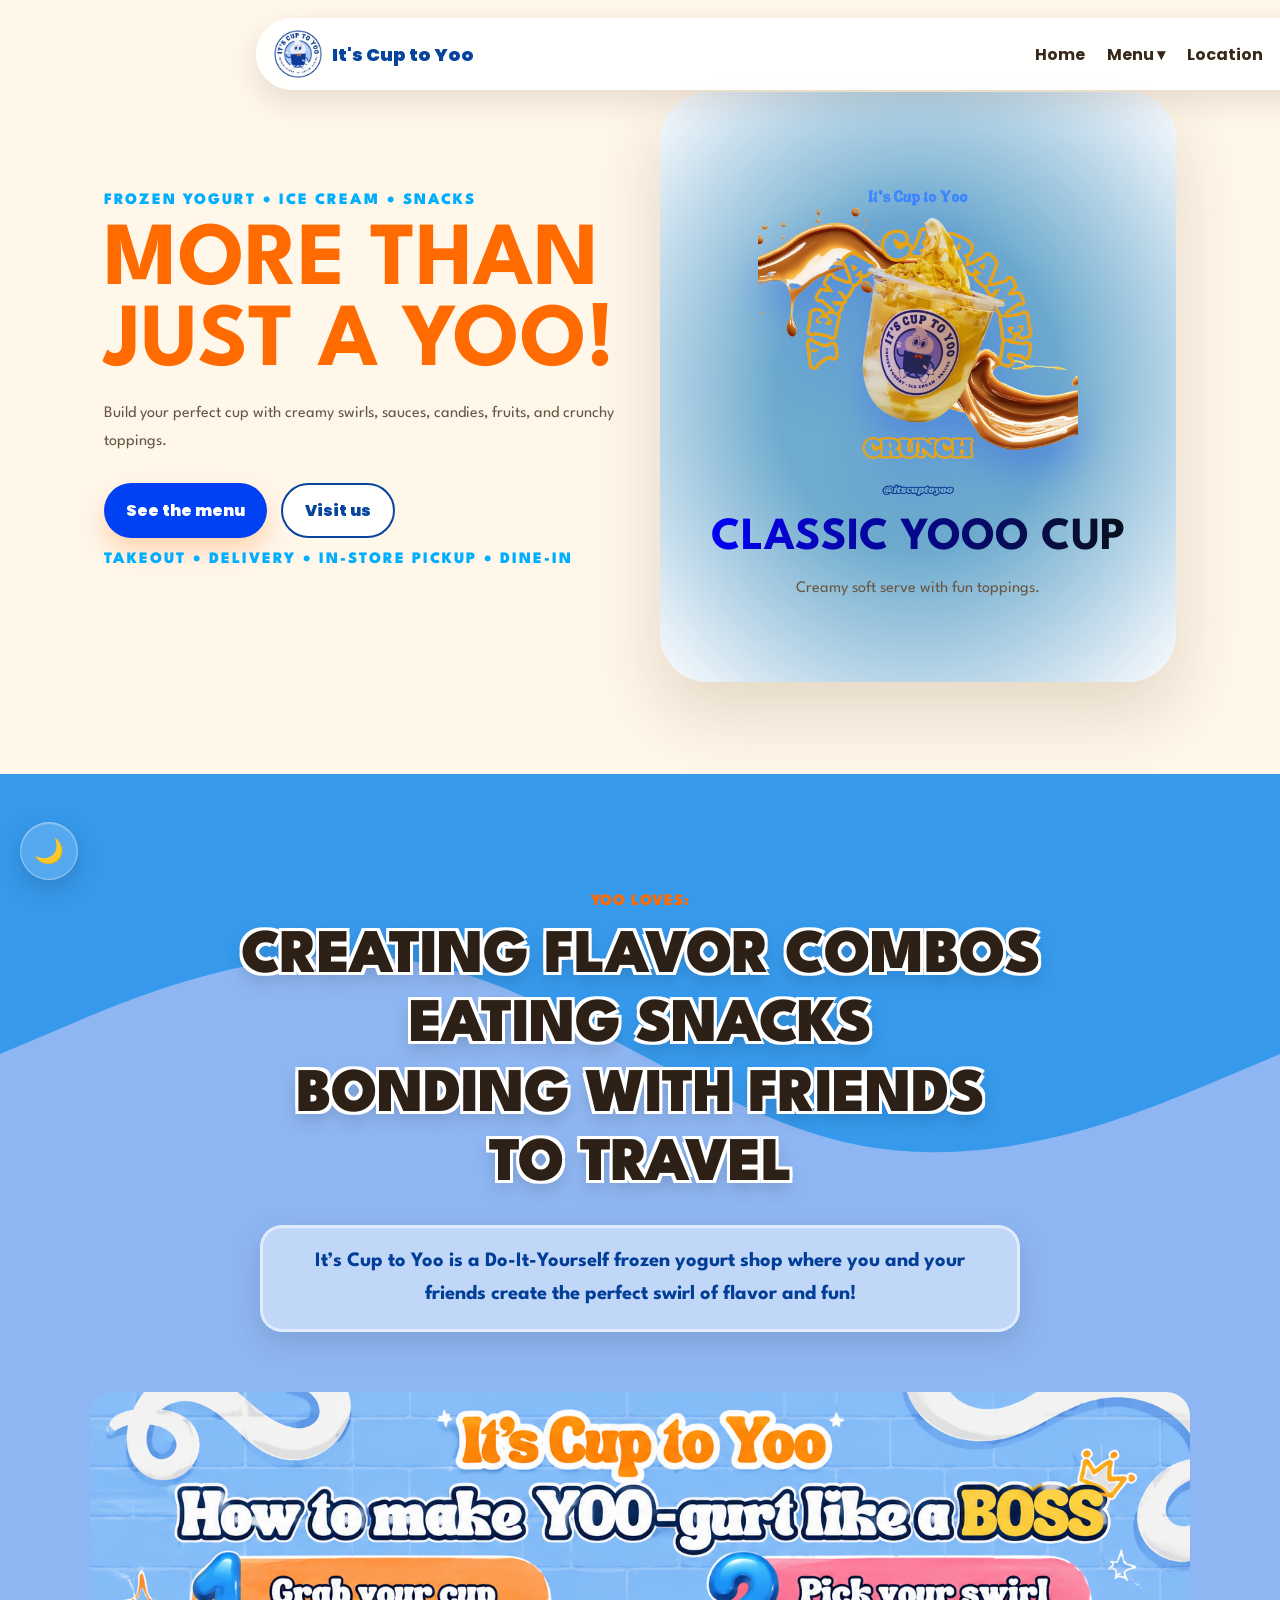
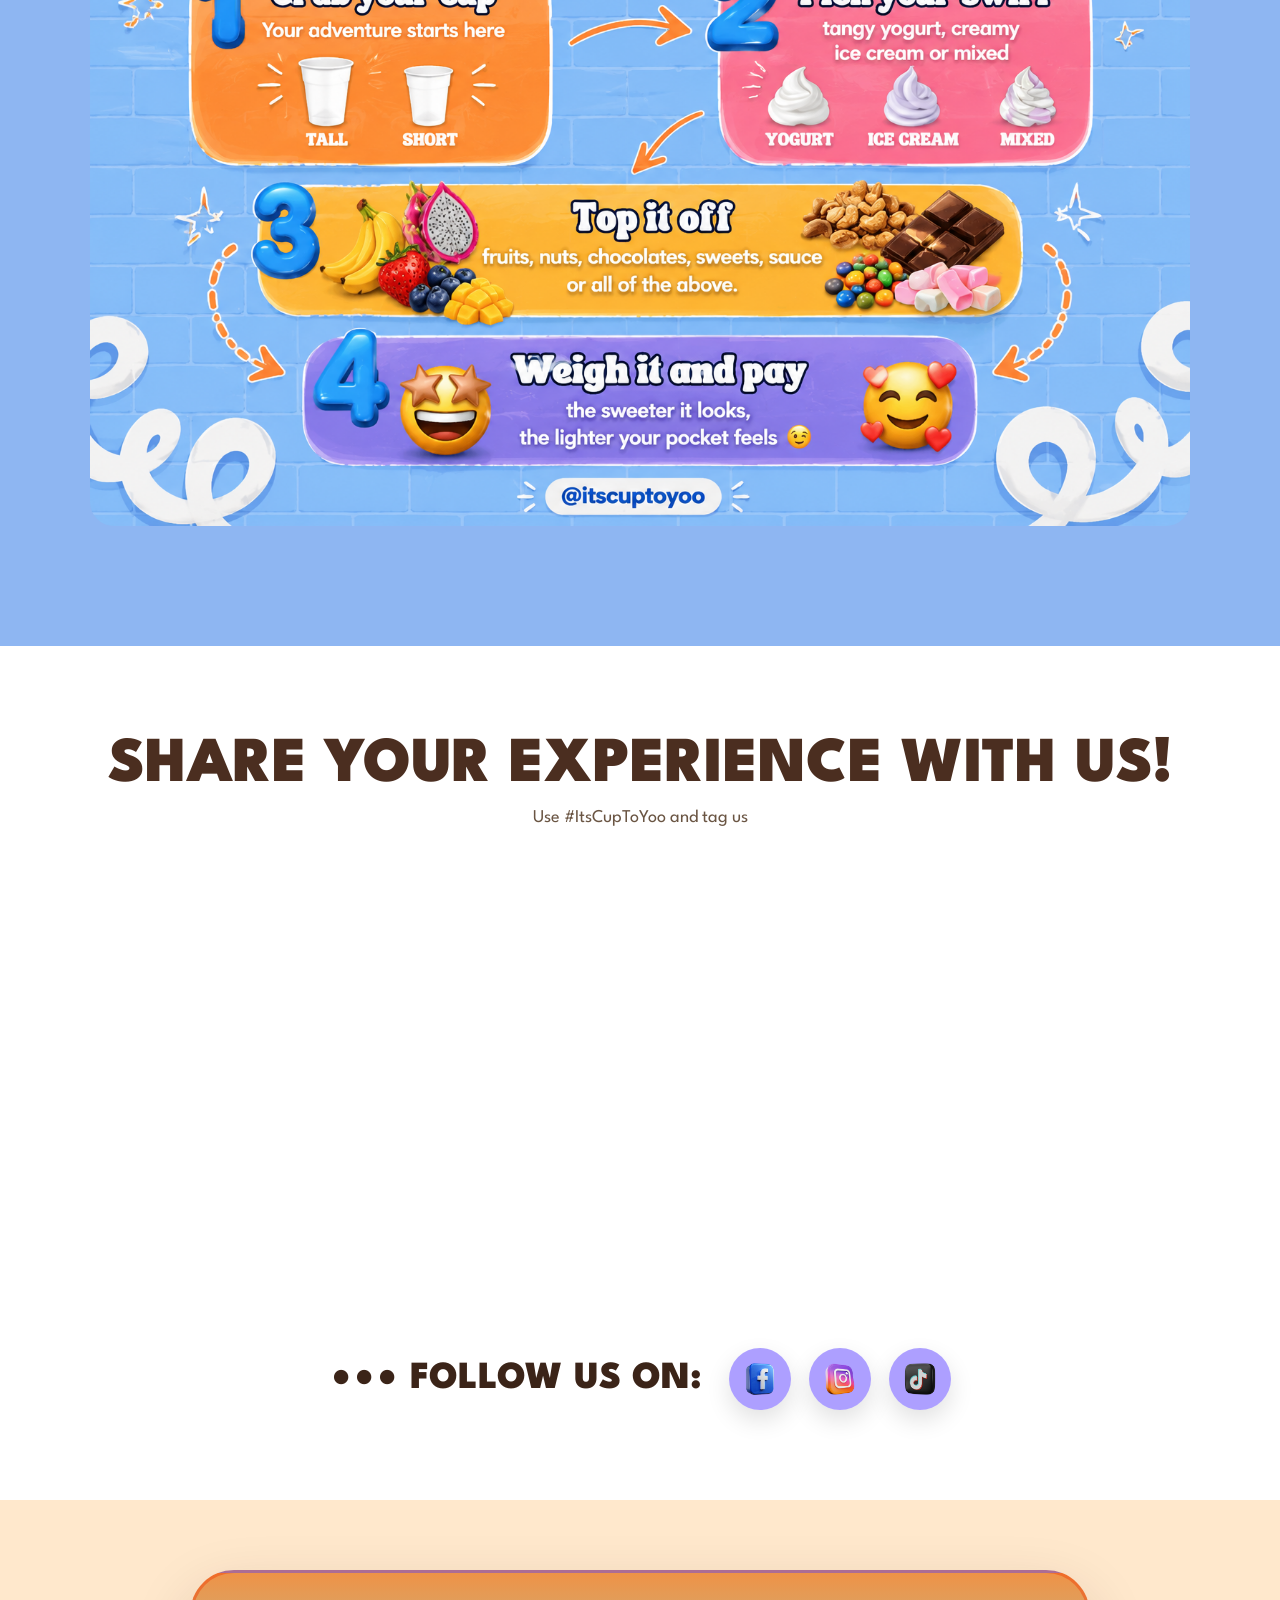
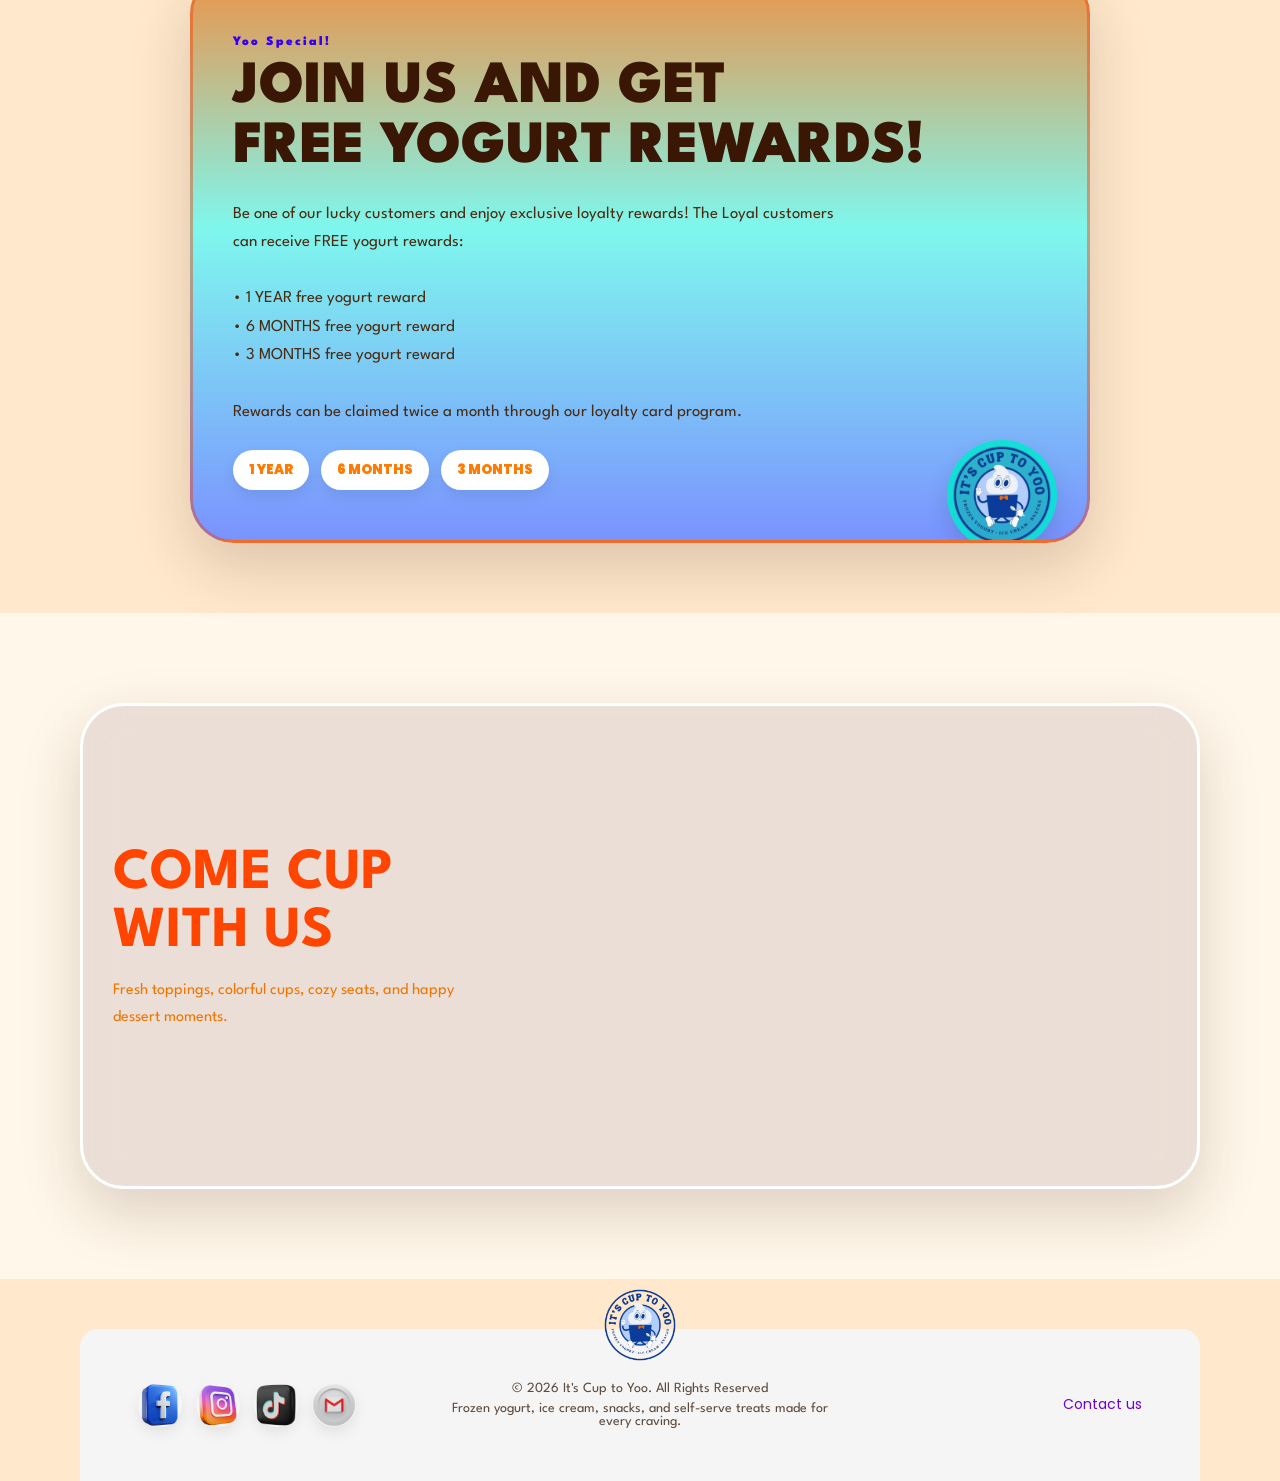
==== commit caba4d6b: "Add files via upload" ====
--- a/index.html
+++ b/index.html
@@ -8,6 +8,7 @@
   <link rel="stylesheet" href="https://unpkg.com/aos@next/dist/aos.css">
   <link rel="icon" href="img/logo1.webp" type="image/webp">
   <link href="https://fonts.googleapis.com/css2?family=League+Spartan:wght@700;800;900&family=Poppins:wght@300;400;500;600&display=swap" rel="stylesheet">
+  <link rel="stylesheet" href="https://cdnjs.cloudflare.com/ajax/libs/font-awesome/6.5.1/css/all.min.css">
 </head>
 <body>
   <header class="site-header">
@@ -25,14 +26,17 @@
         <div class="dropdown-menu">
           <a href="menu.html#flavors">Flavors / Offerings</a>
           <a href="menu.html#toppings">Toppings</a>
-          <a href="menu.html#more">Others</a>
+          <a href="menu.html#others">Others</a>
         </div>
       </div>
       <a href="index.html#shop">Location</a>
       <a href="index.html#contact">Contact</a>
     </nav>
   </header>
-
+  <button id="darkToggle" class="dark-toggle">🌙</button>
+  <button id="scrollTopBtn" class="scroll-top-btn">
+  <i class="fa-solid fa-angle-up"></i>
+  </button>
   <main>
     <section class="hero" id="home"  >
       <div class="hero-copy" data-aos="fade-left" data-aos-duration="1000"> 
--- a/css/yogurt.css
+++ b/css/yogurt.css
@@ -36,6 +36,8 @@
   z-index: -1;
 }
 
+
+
 h1,
 h2,
 h3,
@@ -49,9 +51,35 @@
   display: block;
 }
 
+body,
+section,
+div,
+header,
+nav,
+footer,
+a,
+button,
+h1,
+h2,
+h3,
+p,
+.hero-card,
+.menu-card,
+.flavor-card,
+.loc-card,
+.loyalty-card,
+.site-header,
+.site-nav,
+.dropdown-menu,
+.scroll-top-btn,
+.dark-toggle {transition:background-color 0.45s ease,background 0.45s ease,color 0.45s ease,border-color 0.45s ease,box-shadow 0.45s ease;
+}
+
+
 .site-header {
-  position: sticky;
+  position: fixed;
   top: 0;
+  left: 20%;
   z-index: 10;
   display: flex;
   align-items: center;
@@ -63,6 +91,168 @@
   border-radius: 999px;
   background: rgba(255, 255, 255, 0.92);
   box-shadow: 0 12px 30px rgba(66, 37, 12, 0.12);
+}
+
+.dark-toggle {
+  position: fixed;
+  left: 20px;
+  bottom: 20px;
+  z-index: 10000;
+  width: 58px;
+  height: 58px;
+  border: 1.5px solid rgba(255,255,255,0.35);
+  border-radius: 50%;
+  display: flex;
+  align-items: center;
+  justify-content: center;
+  font-size: 24px;
+  color: white;
+  cursor: pointer;
+  background: rgba(255,255,255,0.16);
+  backdrop-filter: blur(18px);
+  -webkit-backdrop-filter: blur(18px);
+  box-shadow:
+    0 8px 24px rgba(0,0,0,0.16),
+    inset 0 1px 1px rgba(255,255,255,0.28);
+  transition:
+    transform 0.3s ease,
+    background 0.3s ease,
+    box-shadow 0.3s ease;
+}
+
+.scroll-top-btn {
+  position: fixed;
+  right: 20px;
+  bottom: 20px;
+  z-index: 9999;
+  width: 58px;
+  height: 58px;
+  border: 1.5px solid rgba(255,255,255,0.25);
+  border-radius: 50%;
+  display: flex;
+  align-items: center;
+  justify-content: center;
+  font-size: 28px;
+  line-height: 1;
+  font-weight: bold;
+  color: white;
+  cursor: pointer;
+  opacity: 0;
+  visibility: hidden;
+  transform: translateY(20px);
+  background: rgba(120, 170, 255, 0.22);
+  backdrop-filter: blur(18px);
+  -webkit-backdrop-filter: blur(18px);
+  box-shadow:
+    0 8px 24px rgba(0,0,0,0.14),
+    inset 0 1px 1px rgba(255,255,255,0.25);
+  transition: all 0.3s ease;
+}
+
+.scroll-top-btn.show {
+  opacity: 1;
+  visibility: visible;
+  transform: translateY(0);
+}
+
+.scroll-top-btn:hover {
+  transform: translateY(-4px) scale(1.05);
+  background: rgba(120, 170, 255, 0.32);
+}
+
+body:not(.dark-mode) .scroll-top-btn {
+  color: #06449d;
+}
+
+body.dark-mode .scroll-top-btn {
+  color: white;
+}
+
+body.dark-mode .flavor-section h1,
+body.dark-mode .flavor-section h2,
+body.dark-mode .flavor-section h3,
+body.dark-mode .flavor-section .section-heading h2 {
+  color: #ffffff;
+  text-shadow: none;
+  -webkit-text-stroke: 0;
+}
+
+.dark-toggle:hover {
+  transform: translateY(-4px) scale(1.05);
+  background: rgba(255,255,255,0.22);
+  box-shadow:
+    0 12px 30px rgba(0,0,0,0.22),
+    inset 0 1px 1px rgba(255,255,255,0.35);
+}
+
+body.dark-mode {
+  background: #101827;
+  color: #ffffff;
+}
+
+body.dark-mode.menu-page {
+  background: #101827;
+}
+
+body.dark-mode .site-header {
+  background: rgba(20, 28, 44, 0.95);
+}
+
+body.dark-mode .site-nav a,
+body.dark-mode .brand,
+body.dark-mode h1,
+body.dark-mode h2,
+body.dark-mode h3 {
+  color: #ffffff;
+}
+
+body.dark-mode p,
+body.dark-mode .lead,
+body.dark-mode .description {
+  color: #d1d5db;
+}
+
+body.dark-mode .hero-card,
+body.dark-mode .menu-card,
+body.dark-mode .loc-card,
+body.dark-mode .loyalty-card,
+body.dark-mode .flavor-card {
+  background: #1f2937;
+  color: #ffffff;
+}
+
+body.dark-mode .slider,
+body.dark-mode .flavor-section,
+body.dark-mode .experience-section {
+  background: #101827;
+}
+
+body.dark-mode .menu-section {
+  background: #111827;
+}
+
+body.dark-mode .menu-section .section-heading h2 {
+  color: #ffffff;
+  text-shadow:
+    -3px -3px 0 #111827,
+     3px -3px 0 #111827,
+    -3px  3px 0 #111827,
+     3px  3px 0 #111827,
+     0px  8px 18px rgba(0,0,0,0.35);
+}
+
+body.dark-mode .dropdown-menu {
+  background: rgba(20, 28, 44, 0.98);
+  border: 1px solid rgba(255,255,255,0.12);
+}
+
+body.dark-mode .dropdown-menu a {
+  color: #092eff;
+}
+
+body.dark-mode .dropdown-menu a:hover {
+  background: rgba(255,255,255,0.08);
+  color: #00eeff;
 }
 
 .brand {
@@ -452,11 +642,14 @@
 }
 
 .section-heading h2 {
-  margin: 0;
+  margin: 0 auto 24px;
   color: #2c2017;
-  font-size: clamp(32px, 5vw, 58px);
-  line-height: 1;
+  font-size: clamp(30px, 5vw, 62px);
+  line-height: 1.12;
   text-transform: uppercase;
+  text-align: center;
+  max-width: 1000px;
+  letter-spacing: -1px;
 }
 
 .slider {
@@ -539,7 +732,27 @@
   font-size: 25px;
 }
 
-
+  body:not(.dark-mode) .dropdown-menu {
+    border: 1.5px solid rgba(0, 68, 157, 0.14);
+    border-radius: 22px;
+    padding: 14px;
+    background: rgba(255,255,255,0.55);
+    backdrop-filter: blur(12px);
+    -webkit-backdrop-filter: blur(12px);
+  }
+
+  body:not(.dark-mode) .dropdown-menu a {
+    border: none;
+    background: transparent;
+    margin-bottom: 6px;
+    color: #372819;
+  }
+
+  body:not(.dark-mode) .dropdown-menu a:hover {
+    background: rgba(0, 217, 255, 0.08);
+    border-radius: 14px;
+    color: #00cfff;
+  }
 
 
 .feature-section {
@@ -1030,14 +1243,14 @@
   padding-top: 140px;
   position: relative;
   width: 100%;
-  height: 100svh;
+  height: 100vh;
   overflow: hidden;
   background: #fffaf1;
 }
 
 .slider-headings {
   position: absolute;
-  top: 60px;
+  top: 90;
   left: 50%;
   transform: translateX(-50%);
   width: 100%;
@@ -1159,6 +1372,7 @@
 .slider .eyebrow {
   color: #3b2418;
   font-size: clamp(24px, 3vw, 42px);
+  padding-top: 3%;
 }
 
 .slider h1 {
@@ -1167,7 +1381,7 @@
   margin: 0 auto;
   color: #ff9816;
   font-size: clamp(86px, 18vw, 260px);
-  line-height: 0.75;
+  line-height: 1;
   letter-spacing: -0.08em;
 }
 
@@ -1521,25 +1735,62 @@
 }
 
 @media (max-width: 850px) {
+  
+
+  .site-header {
+    position: fixed;
+    top: 10px;
+    left: 10px;
+    right: 10px;
+    width: auto;
+    padding: 12px 16px;
+    border-radius: 999px;
+    z-index: 99999;
+  }
+
   .menu-button {
-    display: inline-flex;
+    display: flex;
+    align-items: center;
+    justify-content: center;
   }
 
   .site-nav {
     position: absolute;
-    top: calc(100% + 10px);
+    top: calc(100% + 12px);
     left: 0;
     right: 0;
+
     display: none;
     flex-direction: column;
+    gap: 12px;
+
     padding: 20px;
     border-radius: 24px;
-    background: #ffffff;
-    box-shadow: 0 18px 45px rgba(62, 33, 10, 0.12);
+
+    background: rgba(255,255,255,0.98);
+    backdrop-filter: blur(12px);
+
+    box-shadow: 0 18px 45px rgba(0,0,0,0.12);
   }
 
   .site-nav.is-open {
     display: flex;
+  }
+
+  .site-nav a {
+    width: 100%;
+    padding: 12px 10px;
+    border-radius: 14px;
+  }
+
+  .dropdown-menu {
+    position: static;
+    opacity: 1;
+    visibility: visible;
+    transform: none;
+    box-shadow: none;
+    background: transparent;
+    padding: 10px 0 0;
   }
 
   .hero,
@@ -1557,22 +1808,30 @@
     grid-template-columns: 1fr;
   }
 
-  .menu-hero {
-    min-height: auto;
-  }
-
   .froyo-row,
   .flavor-grid,
   .more-menu article {
-    grid-template-columns: 1fr 1fr;
-  }
-
-  .froyo-row {
-    margin-top: -20px;
-  }
-
-  .froyo-row img {
-    height: 220px;
+    grid-template-columns: 1fr;
+  }
+    body.dark-mode .site-nav {
+    background: rgba(20, 28, 44, 0.98);
+  }
+
+  body.dark-mode .site-nav a {
+    color: #ffffff;
+  }
+
+  body.dark-mode .dropdown-menu {
+    background: transparent;
+  }
+
+  body.dark-mode .dropdown-menu a {
+    color: #ffffff;
+  }
+
+  body.dark-mode .site-nav a:hover {
+    background: rgba(255,255,255,0.08);
+    color: #00eeff;
   }
 }
 
@@ -1707,7 +1966,12 @@
 .loyalty-text {
   max-width: 620px;
   margin-top: 22px;
-  color: #4b2a12;@media (max-width:768px){
+  color: #4b2a12;
+  font-size: clamp(14px, 1.3vw, 18px);
+  line-height: 1.7;
+}
+
+@media (max-width:768px){
 
   .topping-banana,
   .topping-crushg,
@@ -1718,7 +1982,6 @@
   .topping-mangt{
     left:auto;
     right:auto;
-
     max-width:40vw;
   }
 
@@ -1739,9 +2002,6 @@
   .topping-minim{
     right:10px;
   }
-}
-  font-size: clamp(14px, 1.3vw, 18px);
-  line-height: 1.7;
 }
 
 .reward-tags {
